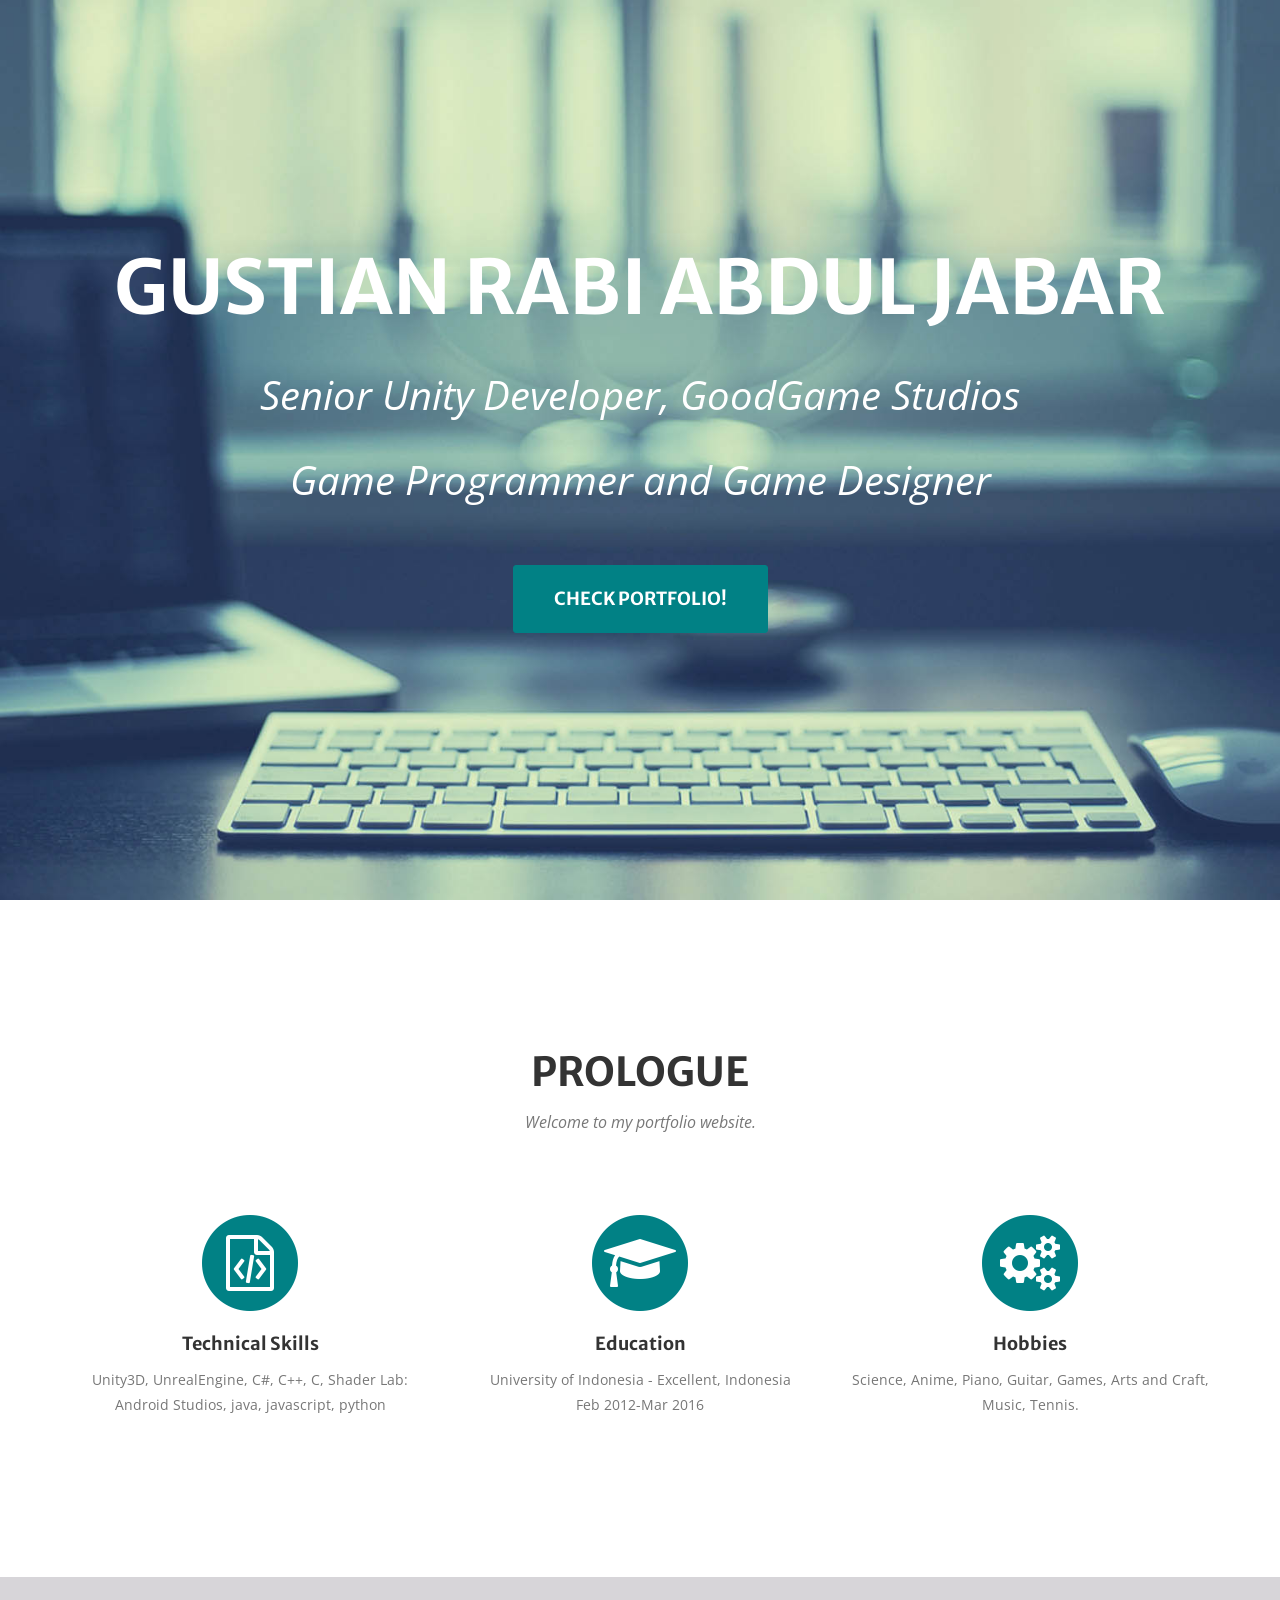
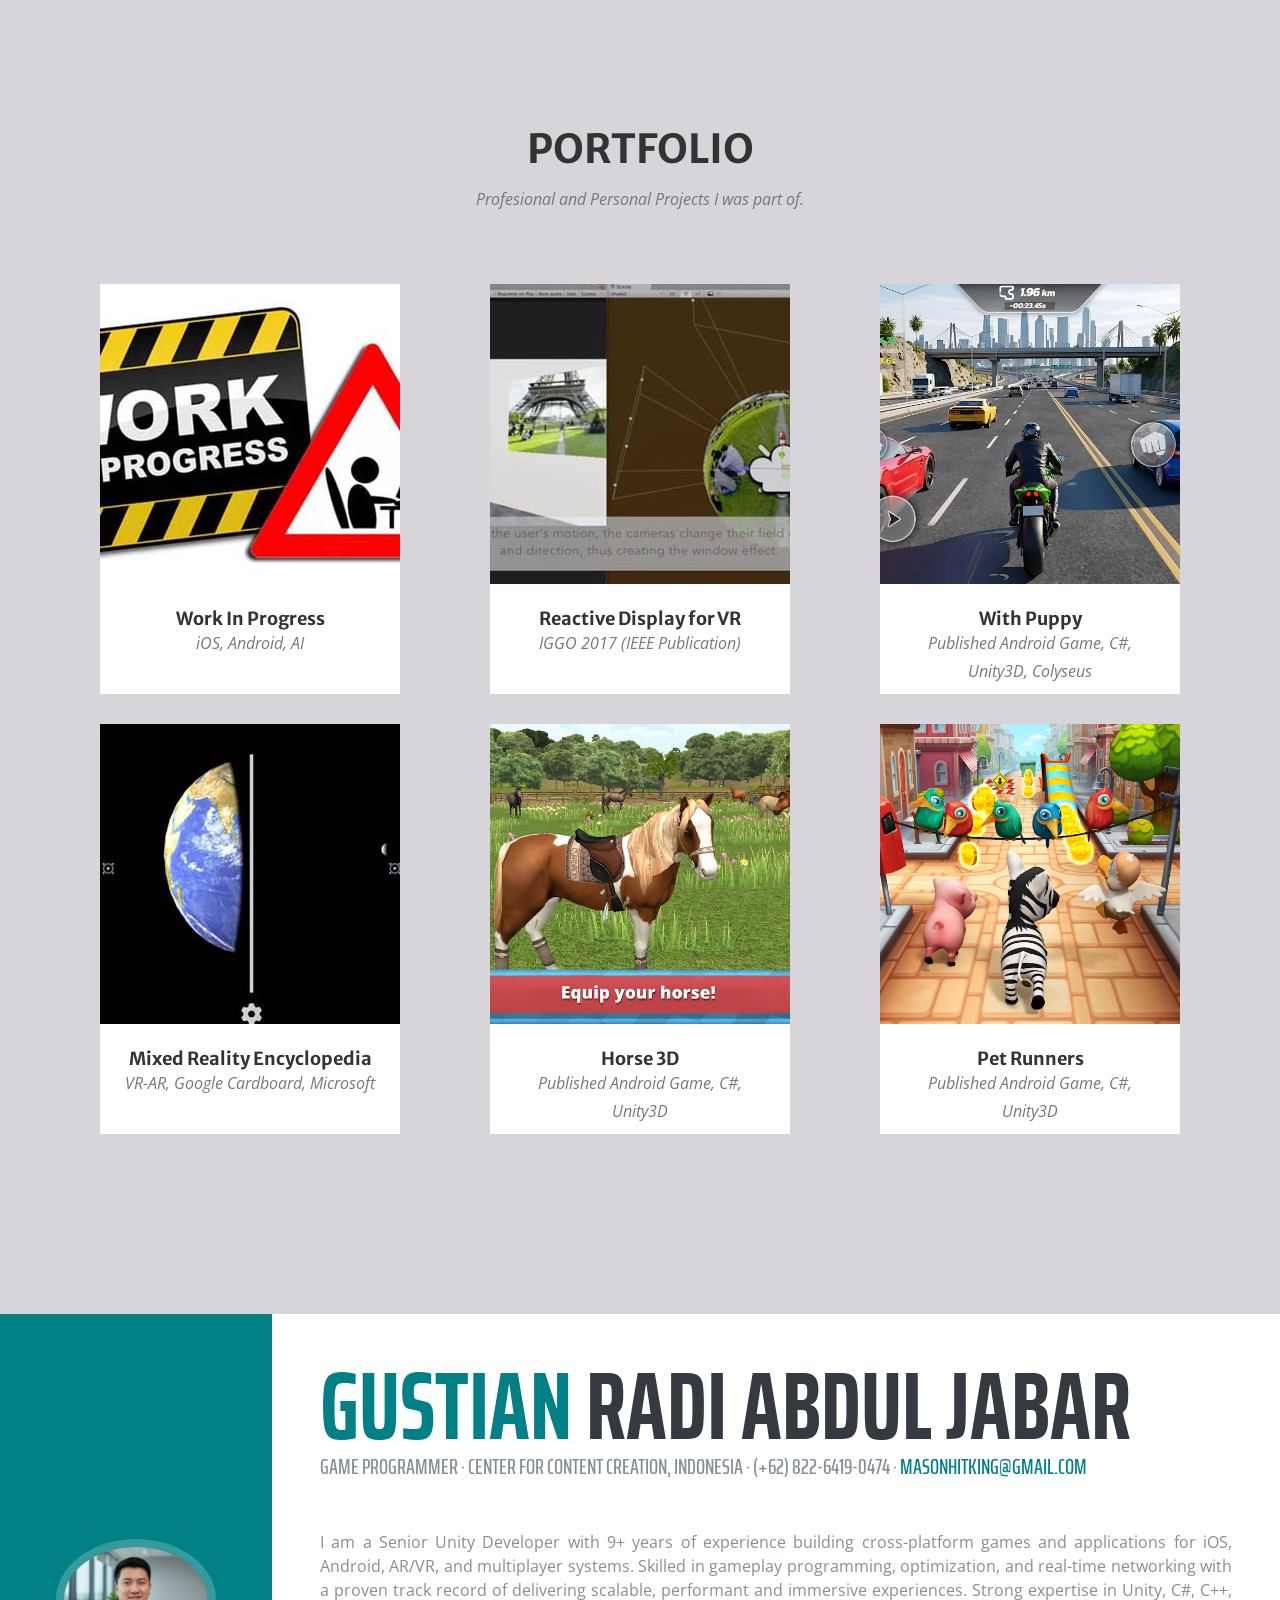
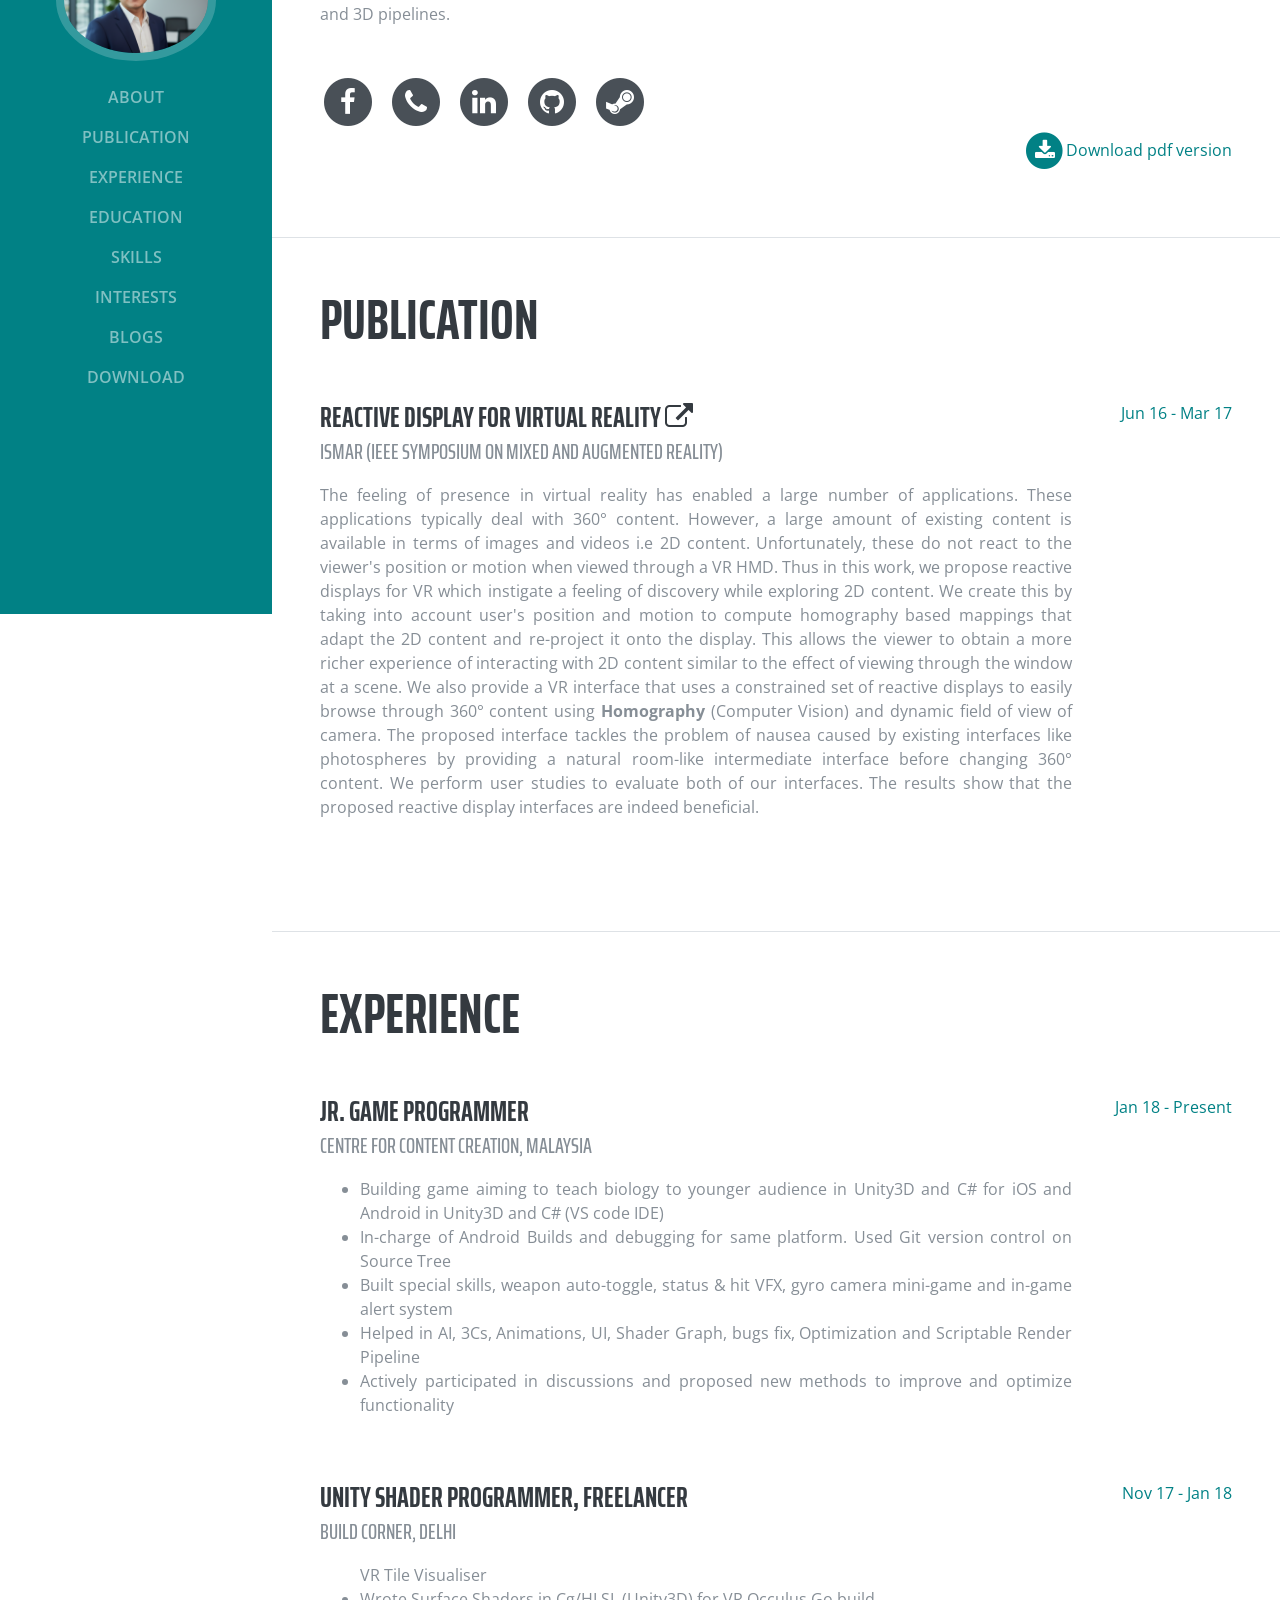
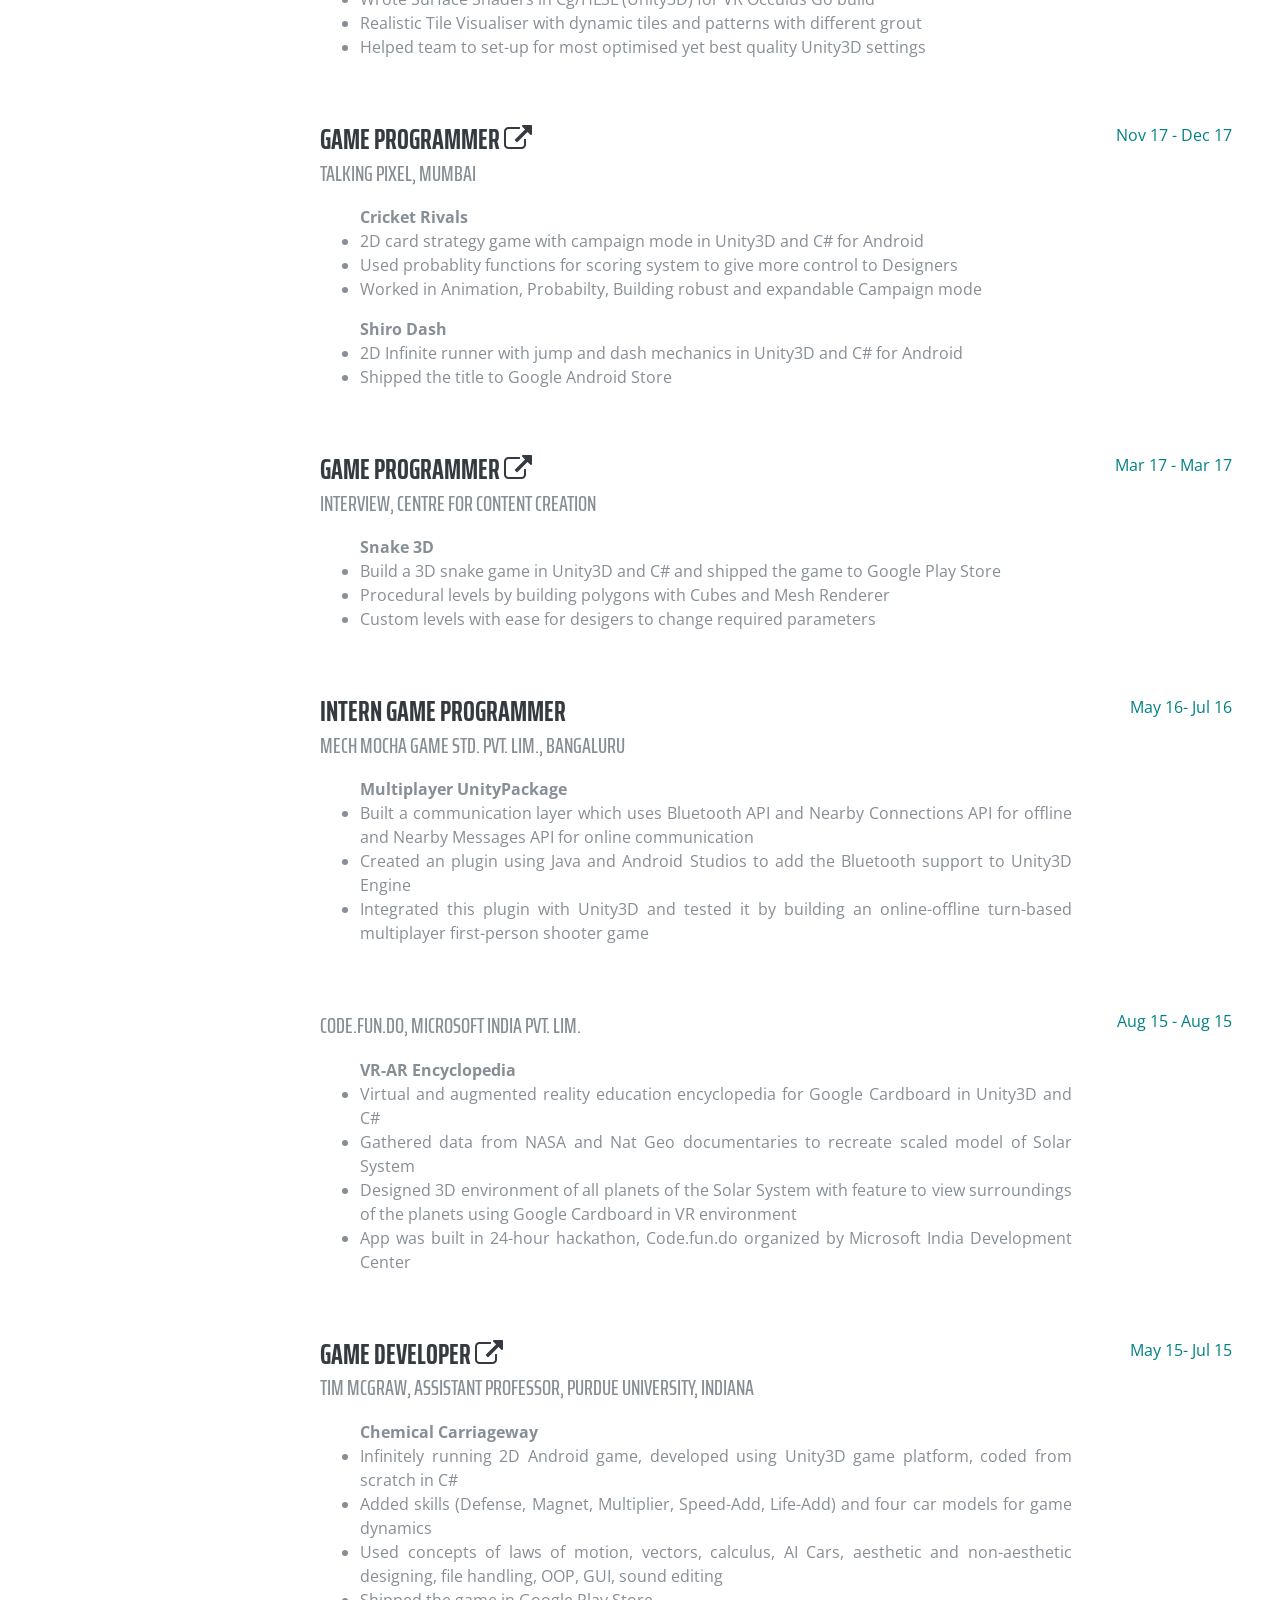
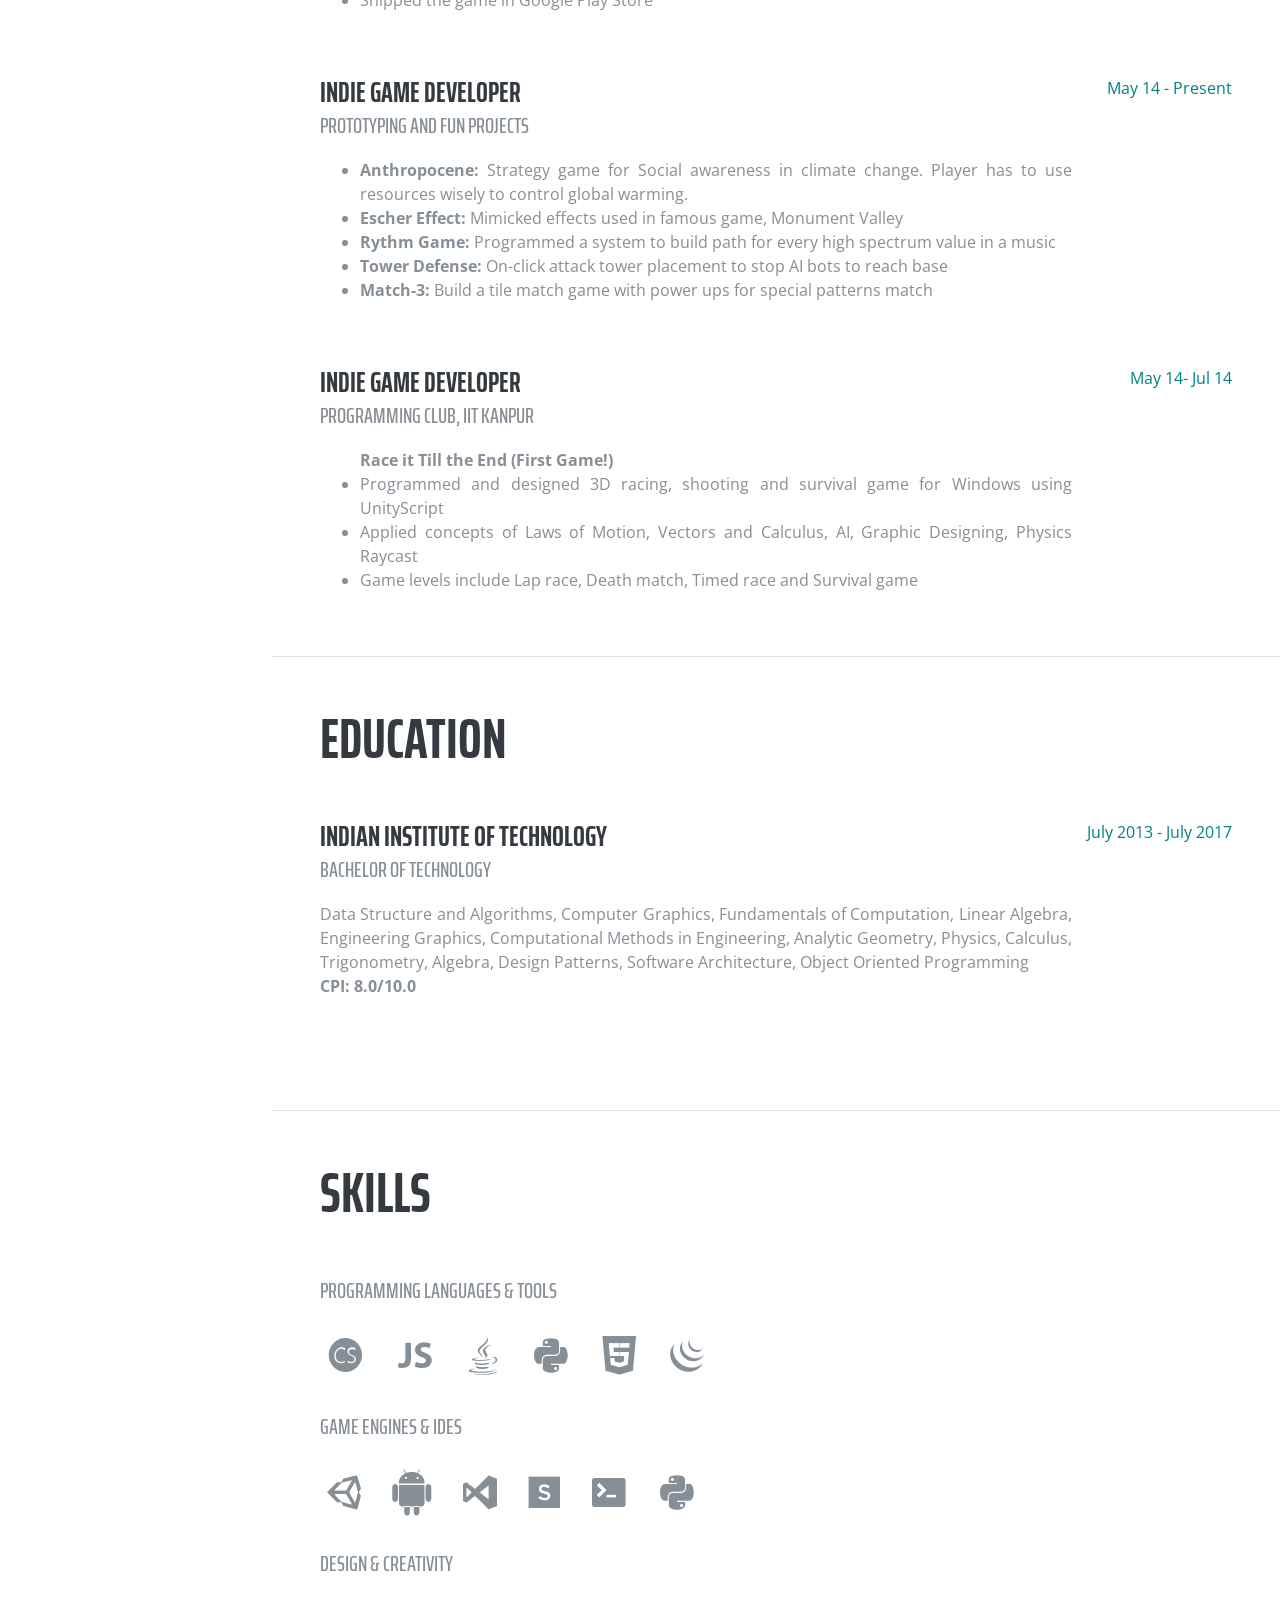
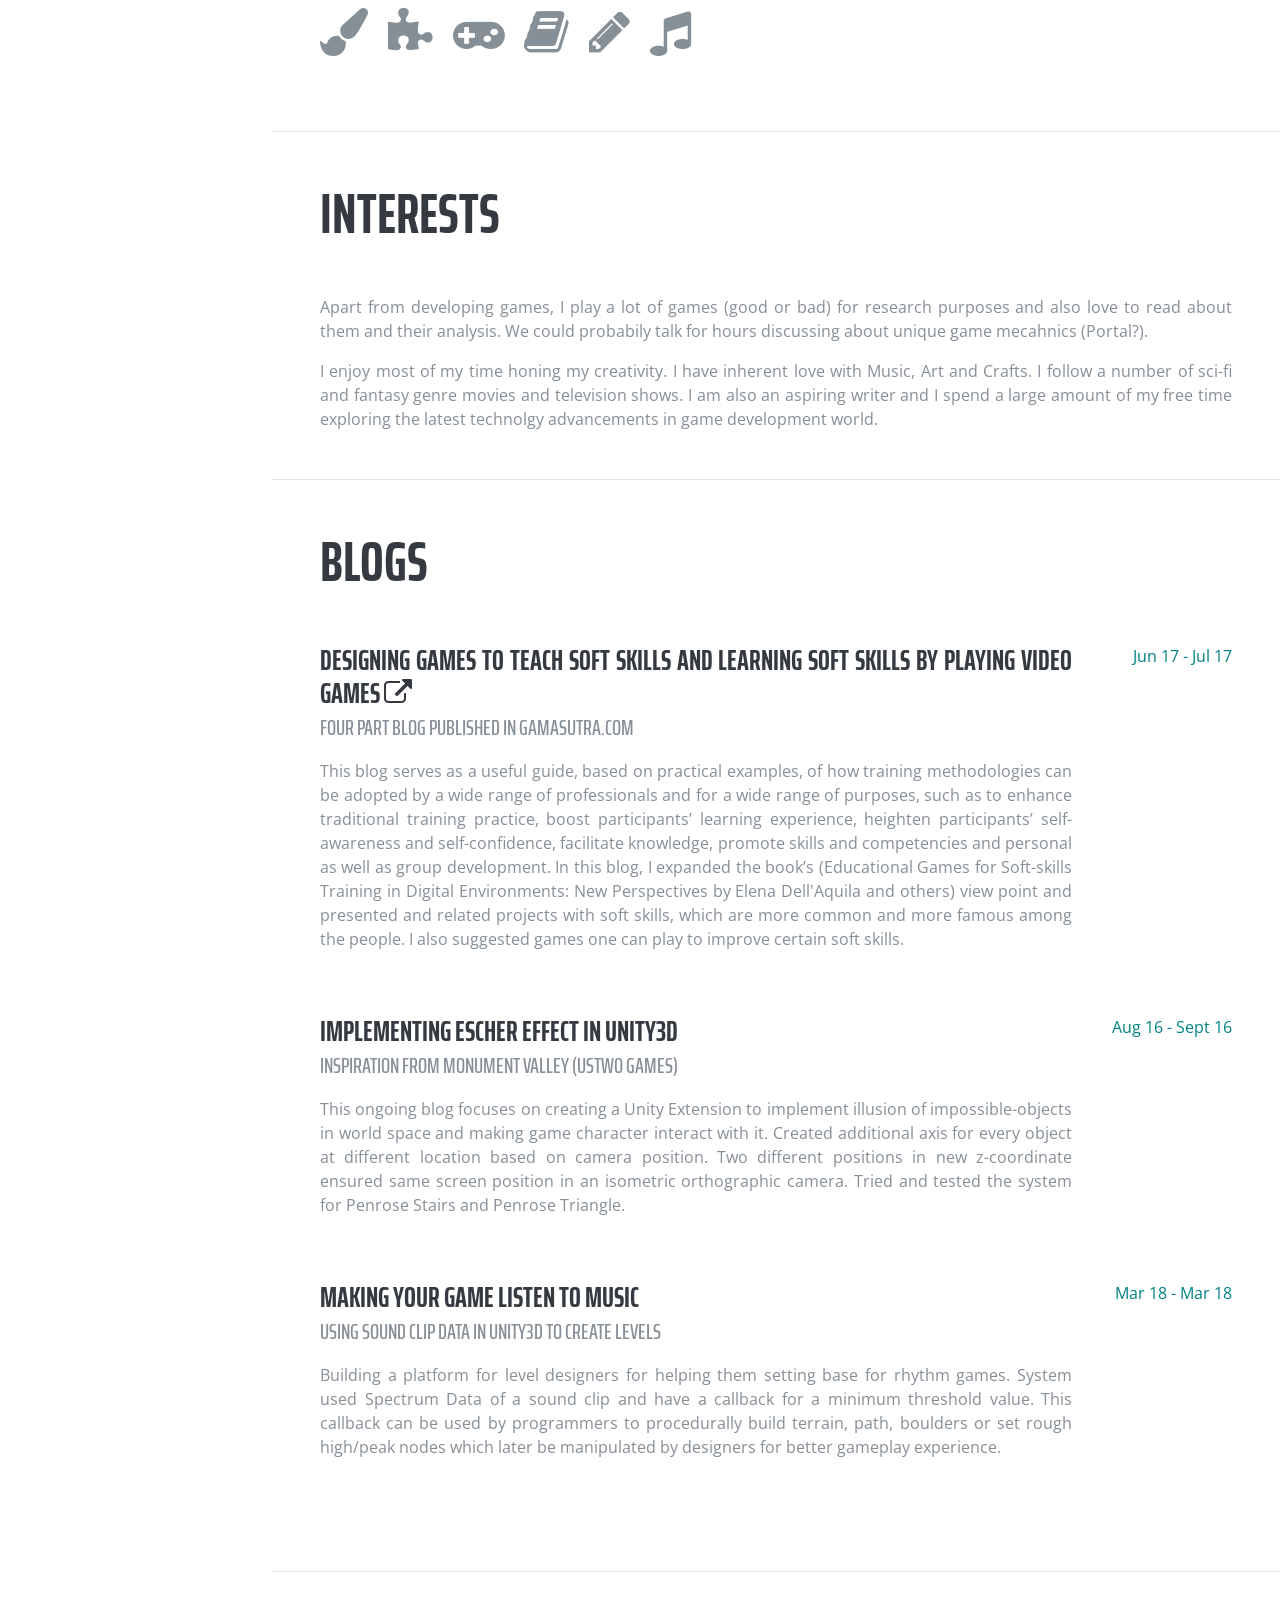
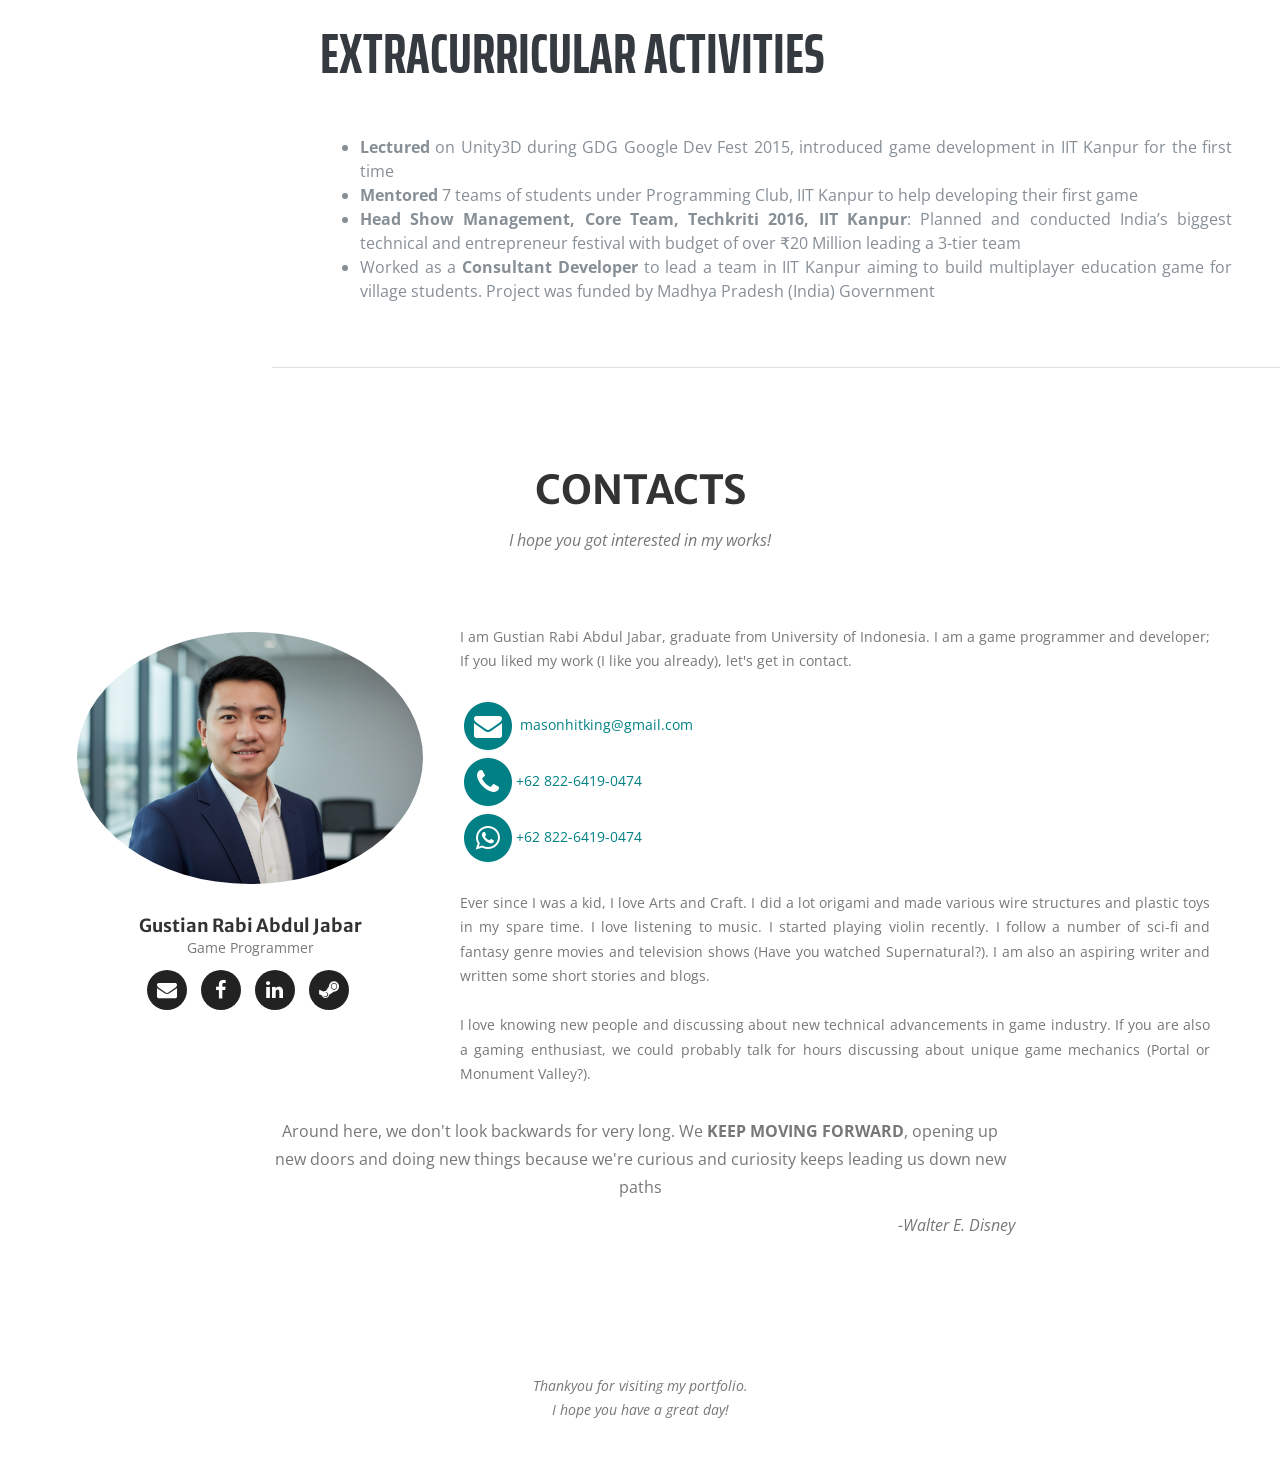
==== index.html @ b678c4f0 "first commit" ====
<!DOCTYPE html>
<html lang="en">

<head>

    <meta charset="utf-8">
    <meta http-equiv="X-UA-Compatible" content="IE=edge">
    <meta name="viewport" content="width=device-width, initial-scale=1">
    <meta name="description" content="Game Programmer, Designer and Developer Portfolio of Gustian Radi Abdul Jabar, University of Indonesia gradutate. Experienced in Unity3D, UnrealEngine, C#, C++, Js, Gameplay Prototyping, Android Programming, Shader and many more.">
    <meta name="author" content="Gustian Rabi Abdul Jabar, masonhitking@gmail.com">
    <meta name="keywords" content="Game, Programmer, Gameplay, Developer, Indie, Designer, Designer, Portfolio, Unity, Unity3D, C#, C++,C,Python, Js, IIT, IITK, India, Indian, Institute of Technology, Kanpur, AR, Augmented, VR, Virtual, MR, Mixed, Reality, Homography, Google, Android, Carboard, Microsoft, Code.fun.do, Shader, Cg, HLSL, AI, 3D, 2D, Gustian">
    <meta property="og:image" content="img/neeraj.jpg">
    <meta name="google-site-verification" content="xDJyLqBjXRWvHO2nDuwWnZPF6ohX08uhF4eCDptAahg" />

    <title>Game Programmer Portfolio, Gustian Rabi Abdul Jabar</title>

    <!-- Bootstrap Core CSS -->
    <link href="vendor/bootstrap/css/bootstrap.min.css" rel="stylesheet">

    <!-- Custom Fonts -->
    <link href="vendor/font-awesome/css/font-awesome.min.css" rel="stylesheet" type="text/css">
    <link href="https://fonts.googleapis.com/css?family=Merriweather+Sans" rel="stylesheet" type='text/css'>
    <link href="https://fonts.googleapis.com/css?family=Open+Sans" rel="stylesheet">
    <link href='https://fonts.googleapis.com/css?family=Kaushan+Script' rel='stylesheet' type='text/css'>

    <!-- Theme CSS -->
    <link href="css/portfolio.min.css" rel="stylesheet">

    <link rel="icon" href="img/icon.ico">

    <!-- HTML5 Shim and Respond.js IE8 support of HTML5 elements and media queries -->
    <!-- WARNING: Respond.js doesn't work if you view the page via file:// -->
    <!--[if lt IE 9]>
        <script src="https://oss.maxcdn.com/libs/html5shiv/3.7.0/html5shiv.js"></script>
        <script src="https://oss.maxcdn.com/libs/respond.js/1.4.2/respond.min.js"></script>
    <![endif]-->

</head>

<body id="page-top" class="index">

    <!-- Navigation -->
    <nav id="mainNav" class="navbar navbar-default navbar-custom navbar-fixed-top">
        <div class="container">
            <!-- Brand and toggle get grouped for better mobile display -->
            <div class="navbar-header page-scroll">
                <button type="button" class="navbar-toggle" data-toggle="collapse" data-target="#bs-example-navbar-collapse-1">
                    <span class="sr-only">Toggle navigation</span> Menu <i class="fa fa-bars"></i>
                </button>
                <a class="navbar-brand page-scroll" href="#page-top">Gustian Rabi Abdul Jabar</a>
            </div>

            <!-- Collect the nav links, forms, and other content for toggling -->
            <div class="collapse navbar-collapse" id="bs-example-navbar-collapse-1">
                <ul class="nav navbar-nav navbar-right">
                    <li class="hidden">
                        <a href="#page-top"></a>
                    </li>
                    <li>
                        <a class="page-scroll" href="#prologue">Prologue</a>
                    </li>
                    <li>
                        <a class="page-scroll" href="#portfolio">Portfolio</a>
                    </li>
                    <li>
                        <a class="page-scroll" href="#resume">Resume</a>
                    </li>
                    <li>
                        <a class="page-scroll" href="#about">Contacts</a>
                    </li>
                </ul>
            </div>
            <!-- /.navbar-collapse -->
        </div>
        <!-- /.container-fluid -->
    </nav>     
    <!-- Loader -->
    <div id="loader" class="fa-stack fa-4x" style="position: fixed; bottom: 0px; right: 0px;padding-bottom: 9%;padding-right: 16%;z-index: 1051;">
        <i class="fa fa-gamepad fa-stack-1x text-primary"></i>
        <i class="fa fa-circle-o-notch fa-stack-2x text-primary loader-spinner"></i>
    </div>

    <!-- Header -->
    <header style="height: 100vh">
        <div class="container">
            <div class="intro-text">
                <div class="intro-heading">Gustian Rabi Abdul Jabar</div>
                <div class="intro-lead-in">Senior Unity Developer, GoodGame Studios</div>
                <br>
                <div class="intro-lead-in">Game Programmer and Game Designer</div>
                <!-- <div class="intro-lead-in">(Looking for opportunities)</div> -->
                <br>
                <br>
                <a href="#portfolio" class="page-scroll btn btn-xl">Check Portfolio!</a>
            </div>
        </div>
    </header>

    <!-- Prologue Section -->
    <section id="prologue">
        <div class="container">
            <div class="row">
                <div class="col-lg-12 text-center">
                    <h2 class="section-heading">Prologue</h2>
                    <h3 class="section-subheading text-muted">Welcome to my portfolio website.</h3>
                </div>
            </div>
            <div class="row text-center">
                <div class="col-md-4">
                    <span class="fa-stack fa-4x">
                        <i class="fa fa-circle fa-stack-2x text-primary"></i>
                        <i class="fa fa-file-code-o fa-stack-1x fa-inverse"></i>
                    </span>
                    <h4 class="prologue-heading">Technical Skills</h4>
                    <p class="text-muted">Unity3D, UnrealEngine, C#, C++, C, Shader Lab: Android Studios, java, javascript, python</p>
                </div>
                <div class="col-md-4">
                    <span class="fa-stack fa-4x">
                        <i class="fa fa-circle fa-stack-2x text-primary"></i>
                        <i class="fa fa-graduation-cap fa-stack-1x fa-inverse"></i>
                    </span>
                    <h4 class="prologue-heading">Education</h4>
                    <p class="text-muted">University of Indonesia - Excellent, Indonesia <br>Feb 2012-Mar 2016</p>
                </div>
                <div class="col-md-4">
                    <span class="fa-stack fa-4x">
                        <i class="fa fa-circle fa-stack-2x text-primary"></i>
                        <i class="fa fa-gears fa-stack-1x fa-inverse"></i>
                    </span>
                    <h4 class="prologue-heading">Hobbies</h4>
                    <p class="text-muted">Science, Anime, Piano, Guitar, Games, Arts and Craft, Music, Tennis.</p>
                </div>
            </div>
        </div>
    </section>

    <!-- Portfolio Grid Section -->
    <section id="portfolio" class="bg-light-gray">
        <div class="container">
            <div class="row">
                <div class="col-lg-12 text-center">
                    <h2 class="section-heading">Portfolio</h2>
                    <h3 class="section-subheading text-muted">Profesional and Personal Projects I was part of.</h3>
                </div>
            </div>
            <div class="row">
                <div id="portfolio-element" class="col-md-4 col-sm-6 portfolio-item">
                    <a id="" onclick="ShowProjectModal(id)" href="#portfolioModal" class="portfolio-link" data-toggle="modal">
                        <div class="portfolio-hover">
                            <div class="portfolio-hover-content">
                                <i class="fa fa-plus fa-3x"></i>
                            </div>
                        </div>
                        <img src="" class="img-responsive portfolio-img-heightfix" alt="">
                    </a>
                    <div class="portfolio-caption">
                        <h4>Project Title</h4>
                        <p class="text-muted">Project SubTitle</p>
                    </div>
                </div>
            </div>
        </div>
    </section>

    <!-- Resume -->
    <div class="resume-scroller" id="resume">
        <iframe id="resume-iframe" src="resume/index.html" style="width: 100%;border: 0!important;" onload="OnResumeIframeLoad()" ></iframe>
    </div>

    <!-- Blogs Section -->
    <!-- <section id="blogs" class="bg-light-gray" style="padding: 100px 0">
        <div class="container">
            <div class="row">
                <div class="col-lg-12 text-center">
                    <h2 class="section-heading">Artworks and Short Stories</h2>
                    <h3 class="section-subheading text-muted">Coming Soon...</h3>
                </div>
            </div>
        </div>
    </section> -->

    <!-- About Section -->
    <section id="about" style="padding: 100px 0">
        <div class="container">
            <div class="row">
                <div class="col-lg-12 text-center">
                    <h2 class="section-heading">Contacts</h2>
                    <h3 class="section-subheading text-muted">I hope you got interested in my works!</h3>
                </div>
            </div>
            <div class="row">
                <div class="col-sm-4">
                    <div class="team-member">
                        <img src="img/neeraj.jpg" class="img-responsive img-circle" alt="Neeraj Thakur, Game Programmer" title="Neeraj Thakur">
                        <h4>Gustian Rabi Abdul Jabar</h4>
                        <p class="text-muted">Game Programmer</p>
                        <ul class="list-inline social-buttons">
                            <li><a href="mailto:masonhitking@gmail.com"><i class="fa fa-envelope"></i></a>
                            </li>
                            <li><a target="_blank" href="https://www.facebook.com/NrjNicks"><i class="fa fa-facebook"></i></a>
                            </li>
                            <li><a target="_blank" href="https://www.linkedin.com/in/nrjnicks"><i class="fa fa-linkedin"></i></a>
                            </li>
                            <li><a target="_blank" href="https://steamcommunity.com/id/nrjnicks/"><i class="fa fa-steam"></i></a>
                            </li>
                        </ul>
                    </div>
                </div>
                <div class="col-sm-8">
                    <p class="text-muted text-justify">I am Gustian Rabi Abdul Jabar, graduate from University of Indonesia. I am a game programmer and developer; If you liked my work (I like you already), let's get in contact.<br><br>
                    <a href="mailto:masonhitking@gmail.com"><span class="fa-stack fa-2x">
                        <i class="fa fa-circle fa-stack-2x text-primary"></i>
                        <i class="fa fa-envelope fa-stack-1x fa-inverse"></i>
                    </span> masonhitking@gmail.com</a>
                    <br>
                    <a href="tel:+919795694418"><span class="fa-stack fa-2x">
                        <i class="fa fa-circle fa-stack-2x text-primary"></i>
                        <i class="fa fa-phone fa-stack-1x fa-inverse"></i>
                    </span>+62 822-6419-0474</a>
                    <br>
                    <a target="_blank" href="https://api.whatsapp.com/send?phone=919795694418"><span class="fa-stack fa-2x">
                            <i class="fa fa-circle fa-stack-2x text-primary"></i>
                            <i class="fa fa-whatsapp fa-stack-1x fa-inverse"></i>
                        </span>+62 822-6419-0474</a>
                    <br><br>Ever since I was a kid, I love Arts and Craft. I did a lot origami and made various wire structures and plastic toys in my spare time. I love listening to music. I started playing violin recently. I follow a number of sci-fi and fantasy genre movies and television shows (Have you watched Supernatural?). I am also an aspiring writer and written some short stories and blogs.<br><br>I love knowing new people and discussing about new technical advancements in game industry. If you are also a gaming enthusiast, we could probably talk for hours discussing about unique game mechanics (Portal or Monument Valley?).
                    </p>
                </div>
            </div>
            <br>
            <div class="row">
                <div class="col-lg-8 col-lg-offset-2 text-center">
                    <p class="large text-muted">Around here, we don't look backwards for very long. We <b>KEEP MOVING FORWARD</b>, opening up new doors and doing new things because we're curious and curiosity keeps leading us down new paths</p> 
                    <p class="large text-muted" style="text-align: right"><i>-Walter E. Disney</i></p>
                </div>
            </div>
        </div>
    </section>

    <footer>
        <p class="text-muted"><i>Thankyou for visiting my portfolio.<br>I hope you have a great day!</i></p>
    </footer>

    <!-- Use the modals below to showcase details about your portfolio projects! -->
    <!-- Portfolio Modals -->
    <div class="portfolio-modal modal fade" id="portfolioModal" tabindex="-1" role="dialog" aria-hidden="true" style="display: none;">
        <div class="modal-dialog">
            <div class="modal-content">
                <div onclick="ResetModalParams()" class="close-modal" data-dismiss="modal">
                    <div class="lr"><div class="rl"></div></div>
                </div>
                <div class="container">
                    <div class="row">
                        <div class="col-lg-8 col-lg-offset-2">
                            <div class="modal-body">
                                <!-- Project Details Go Here -->
                                <h2><span id="modal-projectname">Project Name</span></h2>
                                <p class="item-intro text-muted"><span id="modal-projectsmalldescription">Small Desc</span></p>
                                <iframe id="modal-videoiframe" width="560" height="315" src="" frameborder="0" allow="autoplay; encrypted-media" allowfullscreen></iframe>
                                <br><br><br>
                                <!-- Portfolio Corousel Go Here -->
                                <div class="container" style="width: 100%;padding: 0%"> 
                                    <div id="portfolio-carousel" class="carousel slide" data-ride="carousel">
                                        <!-- Indicators -->
                                        <ol class="carousel-indicators">
                                            <li id="portfolio-carousel-indicator" data-target="#portfolio-carousel" class="active" data-slide-to="0"></li>
                                        </ol>
                                    
                                        <!-- Wrapper for slides -->
                                        <div class="carousel-inner">
                                            <div id="portfolio-carousel-inner" class="item active">
                                                <img src="" style="width: 100%; margin: 0%;">
                                            </div>
                                        </div>
                                    
                                        <!-- Left and right controls -->
                                        <a class="left carousel-control" href="#portfolio-carousel" data-slide="prev">
                                            <span class="glyphicon glyphicon-chevron-left"></span>
                                            <span class="sr-only">Previous</span>
                                        </a>
                                        <a class="right carousel-control" href="#portfolio-carousel" data-slide="next">
                                            <span class="glyphicon glyphicon-chevron-right"></span>
                                            <span class="sr-only">Next</span>
                                        </a>
                                    </div>
                                </div>
                                <br><br><br>
                                <div id="modal-projectlargedescription" class="text-justify">
                                    <p>Information goes here</p>
                                </div>
                                <br>
                                <a id="modal-downloadlink" type="button" target="_blank" class="btn btn-xl"><i class="fa fa-link"></i>  Download Link</a>
                                <br><br>
                                <div>
                                <button onclick="ShowPreviousProjectModal()" type="button" class="btn btn-primary" style="float: left;"><i class="fa fa-arrow-left"></i> Previous Project</button>
                                <button onclick="ShowNextProjectModal()" type="button" class="btn btn-primary" style="float: right;">Next Project <i class="fa fa-arrow-right"></i></button>
                                </div>
                                <br><br>
                                <div>
                                    <button onclick="ResetModalParams()" type="button" class="btn page-scroll" data-dismiss="modal"><i class="fa fa-times"></i> Close Project</button>
                                </div>
                            </div>
                        </div>
                    </div>
                </div>
            </div>
        </div>
    </div>

    
    <!-- jQuery -->
    <script src="vendor/jquery/jquery.min.js"></script>

    <!-- Bootstrap Core JavaScript -->
    <script src="vendor/bootstrap/js/bootstrap.min.js"></script>

    <!-- Plugin JavaScript -->
    <script src="https://cdnjs.cloudflare.com/ajax/libs/jquery-easing/1.3/jquery.easing.min.js"></script>

    <!-- Contact Form JavaScript -->
    <script src="js/jqBootstrapValidation.js"></script>

    <!-- Theme JavaScript -->
    <script src="js/portfolio.min.js"></script>

    <!-- Project Info JavaScript -->
    <script src="js/projectInfo.js"></script>
    <script src="js/projectModal.js"></script>

    <!-- Resume Height JavaScript -->
    <script src="resume/js/resumeHeight.js"></script>

</body>

</html>
---- css/portfolio.min.css ----
.btn-primary.active,.btn-primary:active,.btn-xl.active,.btn-xl:active,.open .dropdown-toggle.btn-primary,.open .dropdown-toggle.btn-xl{background-image:none}body{overflow-x:hidden;font-family:"Open Sans","Helvetica Neue",Helvetica,Arial,sans-serif;webkit-tap-highlight-color:#018185}.btn-primary,.btn-xl,h1,h2,h3,h4,h5,h6{font-family:"Merriweather Sans","Helvetica Neue",Helvetica,Arial,sans-serif;text-transform:uppercase;font-weight:700}.text-muted{color:#777}.text-primary,a{color:#018185}p{font-size:14px;line-height:1.75}p.large{font-size:16px}a,a.active,a:active,a:focus,a:hover{outline:0}a.active,a:active,a:focus,a:hover{color:#3bbfc3}.img-centered{margin:0 auto}.bg-light-gray{background-color:#d7d5d9}.bg-darkest-gray{background-color:#222}.btn-primary{color:#fff;background-color:#018185;border-color:#018185}.btn-primary.active,.btn-primary:active,.btn-primary:focus,.btn-primary:hover,.open .dropdown-toggle.btn-primary{color:#fff;background-color:#3bbfc3;border-color:#40af93}.btn-primary.disabled,.btn-primary.disabled.active,.btn-primary.disabled:active,.btn-primary.disabled:focus,.btn-primary.disabled:hover,.btn-primary[disabled],.btn-primary[disabled].active,.btn-primary[disabled]:active,.btn-primary[disabled]:focus,.btn-primary[disabled]:hover,fieldset[disabled] .btn-primary,fieldset[disabled] .btn-primary.active,fieldset[disabled] .btn-primary:active,fieldset[disabled] .btn-primary:focus,fieldset[disabled] .btn-primary:hover{background-color:#018185;border-color:#018185}.btn-primary .badge{color:#018185;background-color:#fff}.btn-xl{color:#fff;background-color:#018185;border-color:#018185;border-radius:3px;font-size:18px;padding:20px 40px}.btn-xl.active,.btn-xl:active,.btn-xl:focus,.btn-xl:hover,.open .dropdown-toggle.btn-xl{color:#fff;background-color:#3bbfc3;border-color:#40af93}.btn-xl.disabled,.btn-xl.disabled.active,.btn-xl.disabled:active,.btn-xl.disabled:focus,.btn-xl.disabled:hover,.btn-xl[disabled],.btn-xl[disabled].active,.btn-xl[disabled]:active,.btn-xl[disabled]:focus,.btn-xl[disabled]:hover,fieldset[disabled] .btn-xl,fieldset[disabled] .btn-xl.active,fieldset[disabled] .btn-xl:active,fieldset[disabled] .btn-xl:focus,fieldset[disabled] .btn-xl:hover{background-color:#018185;border-color:#018185}.btn-xl .badge{color:#018185;background-color:#fff}.navbar-custom{background-color:#018185;border-color:transparent}.navbar-custom .navbar-brand{color:#fff;font-family:"Kaushan Script","Helvetica Neue",Helvetica,Arial,cursive}.navbar-custom .navbar-brand.active,.navbar-custom .navbar-brand:active,.navbar-custom .navbar-brand:focus,.navbar-custom .navbar-brand:hover{color:#3bbfc3}.navbar-custom .nav li a,.navbar-custom .navbar-toggle{font-family:"Merriweather Sans","Helvetica Neue",Helvetica,Arial,sans-serif;color:#fff;text-transform:uppercase}.navbar-custom .navbar-collapse{border-color:rgba(255,255,255,.02)}.navbar-custom .navbar-toggle{background-color:#40af93;border-color:#40af93;font-size:12px}.navbar-custom .navbar-toggle:focus,.navbar-custom .navbar-toggle:hover{background-color:#3bbfc3}.navbar-custom .nav li a{font-weight:400;letter-spacing:1px}.navbar-custom .nav li a:focus,.navbar-custom .nav li a:hover{color:#40af93;outline:0}.navbar-custom .navbar-nav>.active>a{border-radius:0;color:#fff;background-color:#40af93}.navbar-custom .navbar-nav>.active>a:focus,.navbar-custom .navbar-nav>.active>a:hover{color:#fff;background-color:#3bbfc3}@media (min-width:768px){.navbar-custom{background-color:transparent;padding:25px 0;-webkit-transition:padding .3s;-moz-transition:padding .3s;transition:padding .3s;border:none;font-size:0}.navbar-custom .navbar-brand{font-size:2em;-webkit-transition:all .3s;-moz-transition:all .3s;transition:all .3s}.navbar-custom .navbar-nav>.active>a{border-radius:3px}.navbar-custom.affix{background-color:#018185;padding:10px 0;transition:0.3s;font-size:14px}.navbar-custom.affix .navbar-brand{font-size:1.5em}}header{background-image:url(../img/header-bg.jpg);background-repeat:no-repeat;background-attachment:scroll;background-position:center center;-webkit-background-size:cover;-moz-background-size:cover;background-size:cover;-o-background-size:cover;text-align:center;color:#fff}header .intro-text{padding-top:100px;padding-bottom:50px}header .intro-text .intro-lead-in{font-family:"Open Sans","Helvetica Neue",Helvetica,Arial,sans-serif;font-style:italic;font-size:22px;line-height:22px;margin-bottom:25px}header .intro-text .intro-heading{font-family:"Merriweather Sans","Helvetica Neue",Helvetica,Arial,sans-serif;text-transform:uppercase;font-weight:700;font-size:50px;line-height:50px;margin-bottom:25px}@media (min-width:768px){header .intro-text{padding-top:250px;padding-bottom:200px}header .intro-text .intro-lead-in{font-family:"Open Sans","Helvetica Neue",Helvetica,Arial,sans-serif;font-style:italic;font-size:40px;line-height:40px;margin-bottom:25px}header .intro-text .intro-heading{font-family:"Merriweather Sans","Helvetica Neue",Helvetica,Arial,sans-serif;text-transform:uppercase;font-weight:700;font-size:75px;line-height:75px;margin-bottom:50px}}#portfolio .portfolio-item .portfolio-caption p,section h3.section-subheading{font-family:"Open Sans","Helvetica Neue",Helvetica,Arial,sans-serif;font-style:italic}section{padding:100px 0}section h2.section-heading{font-size:40px;margin-top:0;margin-bottom:15px}section h3.section-subheading{font-size:16px;text-transform:none;font-weight:400;margin-bottom:75px}@media (min-width:768px){section{padding:150px 0}}.prologue-heading{margin:15px 0;text-transform:none}#portfolio .portfolio-item{margin:0 0 15px;right:0}#portfolio .portfolio-item .portfolio-link{display:block;position:relative;max-width:300px;margin:0 auto}#portfolio .portfolio-item .portfolio-link .portfolio-hover{background:#018185ad;position:absolute;width:100%;height:100%;opacity:0;transition:all ease .5s;-webkit-transition:all ease .5s;-moz-transition:all ease .5s}#portfolio .portfolio-item .portfolio-link .portfolio-hover:hover{opacity:1}#portfolio .portfolio-item .portfolio-link .portfolio-hover .portfolio-hover-content{position:absolute;width:100%;height:20px;font-size:20px;text-align:center;top:50%;margin-top:-12px;color:#fff}#portfolio .portfolio-item .portfolio-link .portfolio-hover .portfolio-hover-content i{margin-top:-12px}#portfolio .portfolio-item .portfolio-link .portfolio-hover .portfolio-hover-content h3,#portfolio .portfolio-item .portfolio-link .portfolio-hover .portfolio-hover-content h4{margin:0}#portfolio .portfolio-item .portfolio-caption{max-width:300px;height:110px;margin:0 auto;background-color:#fff;text-align:center;padding:25px}#portfolio .portfolio-item .portfolio-caption h4{text-transform:none;margin:0}#portfolio .portfolio-item .portfolio-caption p{font-size:16px;margin:0}footer span.copyright,footer ul.quicklinks{font-family:"Merriweather Sans","Helvetica Neue",Helvetica,Arial,sans-serif}#portfolio *{z-index:2}@media (min-width:767px){#portfolio .portfolio-item{margin:0 0 30px}}.team-member{text-align:center;margin-bottom:50px}.team-member img{margin:0 auto;border:7px solid #fff}.team-member h4{margin-top:25px;margin-bottom:0;text-transform:none}.team-member p{margin-top:0}aside.clients img{margin:50px auto}footer{padding:25px 0;text-align:center}footer span.copyright{line-height:40px;text-transform:uppercase;text-transform:none}footer ul.quicklinks{margin-bottom:0;line-height:40px;text-transform:uppercase;text-transform:none}ul.social-buttons{margin-bottom:0}ul.social-buttons li a{display:block;background-color:#222;height:40px;width:40px;border-radius:100%;font-size:20px;line-height:40px;color:#fff;outline:0;-webkit-transition:all .3s;-moz-transition:all .3s;transition:all .3s}ul.social-buttons li a:active,ul.social-buttons li a:focus,ul.social-buttons li a:hover{background-color:#018185}.btn.active,.btn:active,.btn:active:focus,.btn:focus{outline:0}.portfolio-modal .modal-dialog{margin:0;height:100%;width:auto}.portfolio-modal .modal-content{border-radius:0;background-clip:border-box;-webkit-box-shadow:none;box-shadow:none;border:none;min-height:100%;padding:100px 0;text-align:center}.portfolio-modal .modal-content h2{margin-bottom:15px;font-size:3em}.portfolio-modal .modal-content p{margin-bottom:30px}.portfolio-modal .modal-content p.item-intro{margin:20px 0 30px;font-family:"Open Sans","Helvetica Neue",Helvetica,Arial,sans-serif;font-style:italic;font-size:16px}.portfolio-modal .modal-content ul.list-inline{margin-bottom:30px;margin-top:0}.portfolio-modal .modal-content img{margin-bottom:30px}.portfolio-modal .close-modal{position:absolute;width:75px;height:75px;background-color:transparent;top:25px;right:25px;cursor:pointer}.portfolio-modal .close-modal:hover{opacity:.3}.portfolio-modal .close-modal .lr{height:75px;width:1px;margin-left:35px;background-color:#222;transform:rotate(45deg);-ms-transform:rotate(45deg);-webkit-transform:rotate(45deg);z-index:1051}.portfolio-modal .close-modal .lr .rl{height:75px;width:1px;background-color:#222;transform:rotate(90deg);-ms-transform:rotate(90deg);-webkit-transform:rotate(90deg);z-index:1052}.portfolio-modal .modal-backdrop{opacity:0;display:none}::-moz-selection{text-shadow:none;background:#40af93}::selection{text-shadow:none;background:#40af93}img::selection{background:0 0}img::-moz-selection{background:0 0}/*My Style*/img.portfolio-img-heightfix{height:300px;object-fit: cover;}.loader-spinner{animation:spin 2s linear infinite;}@keyframes spin{0%{transform:rotate(0deg);}100%{transform: rotate(360deg);}}
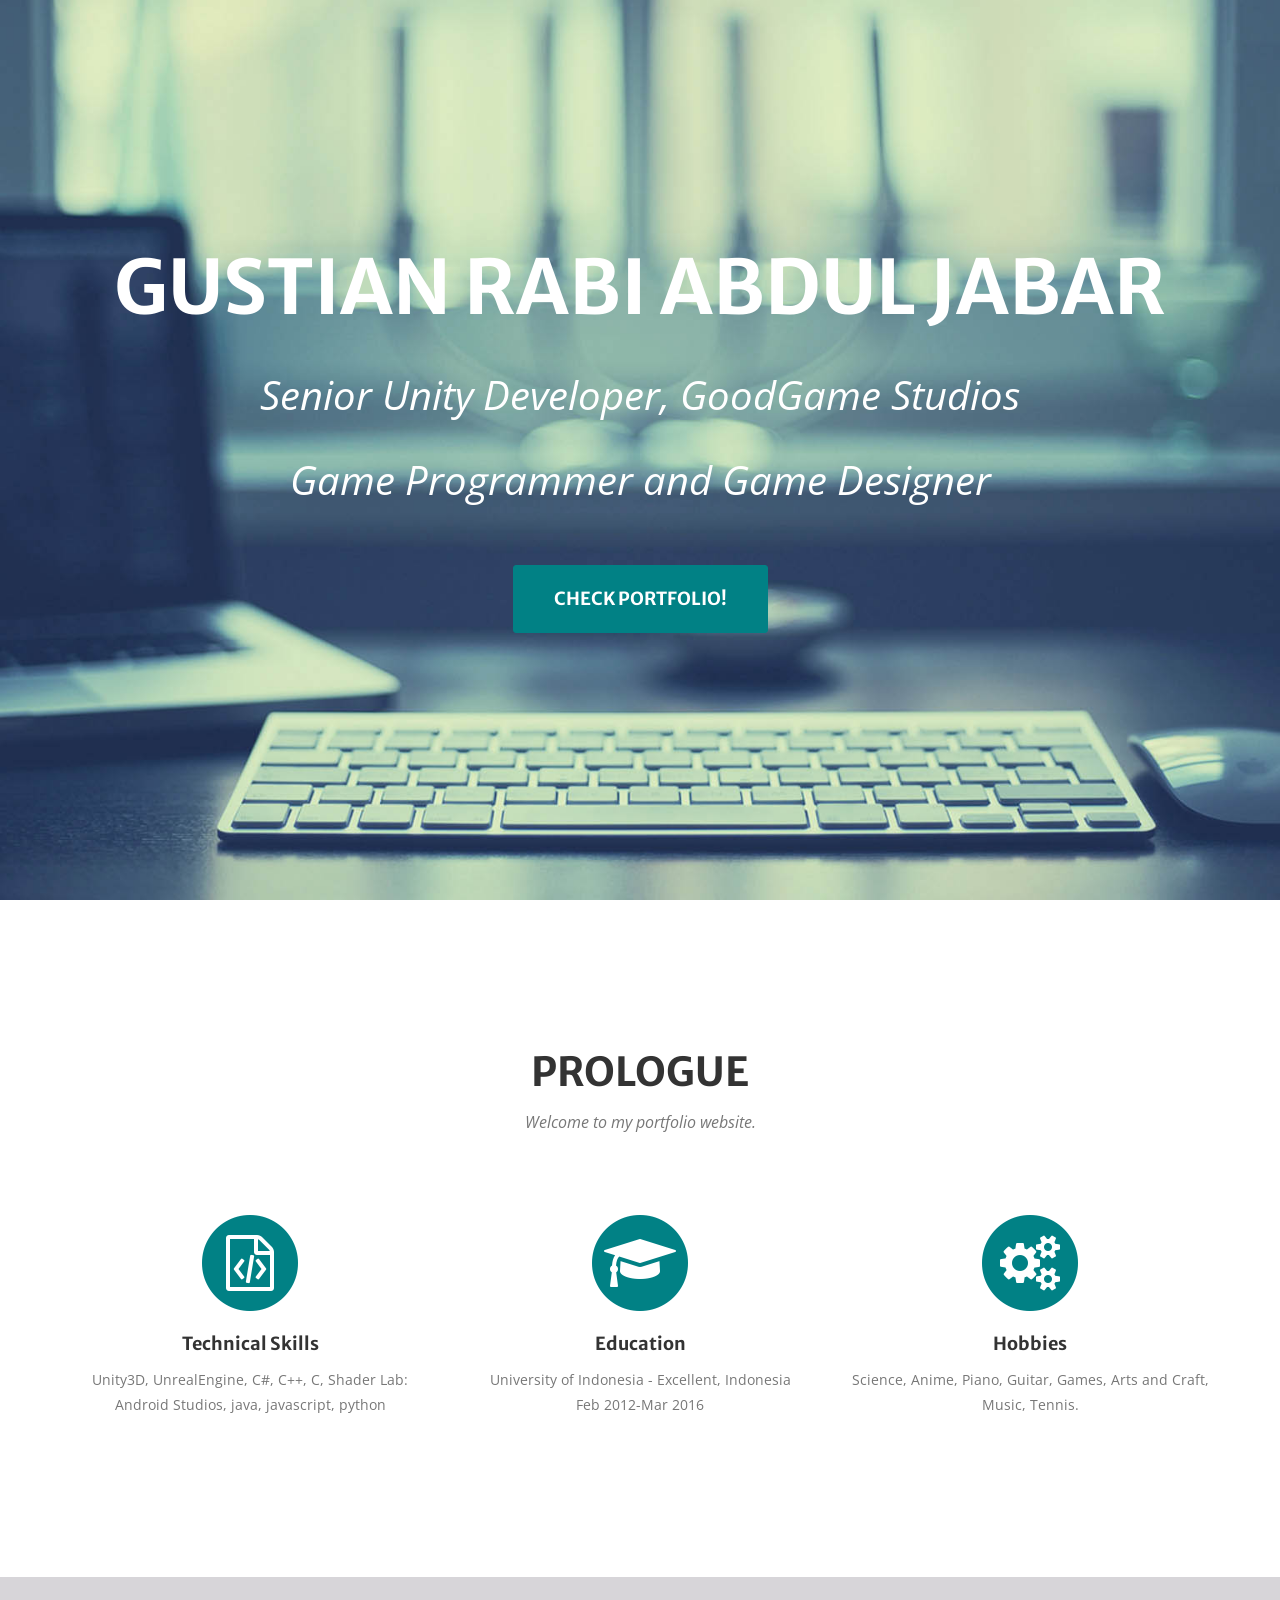
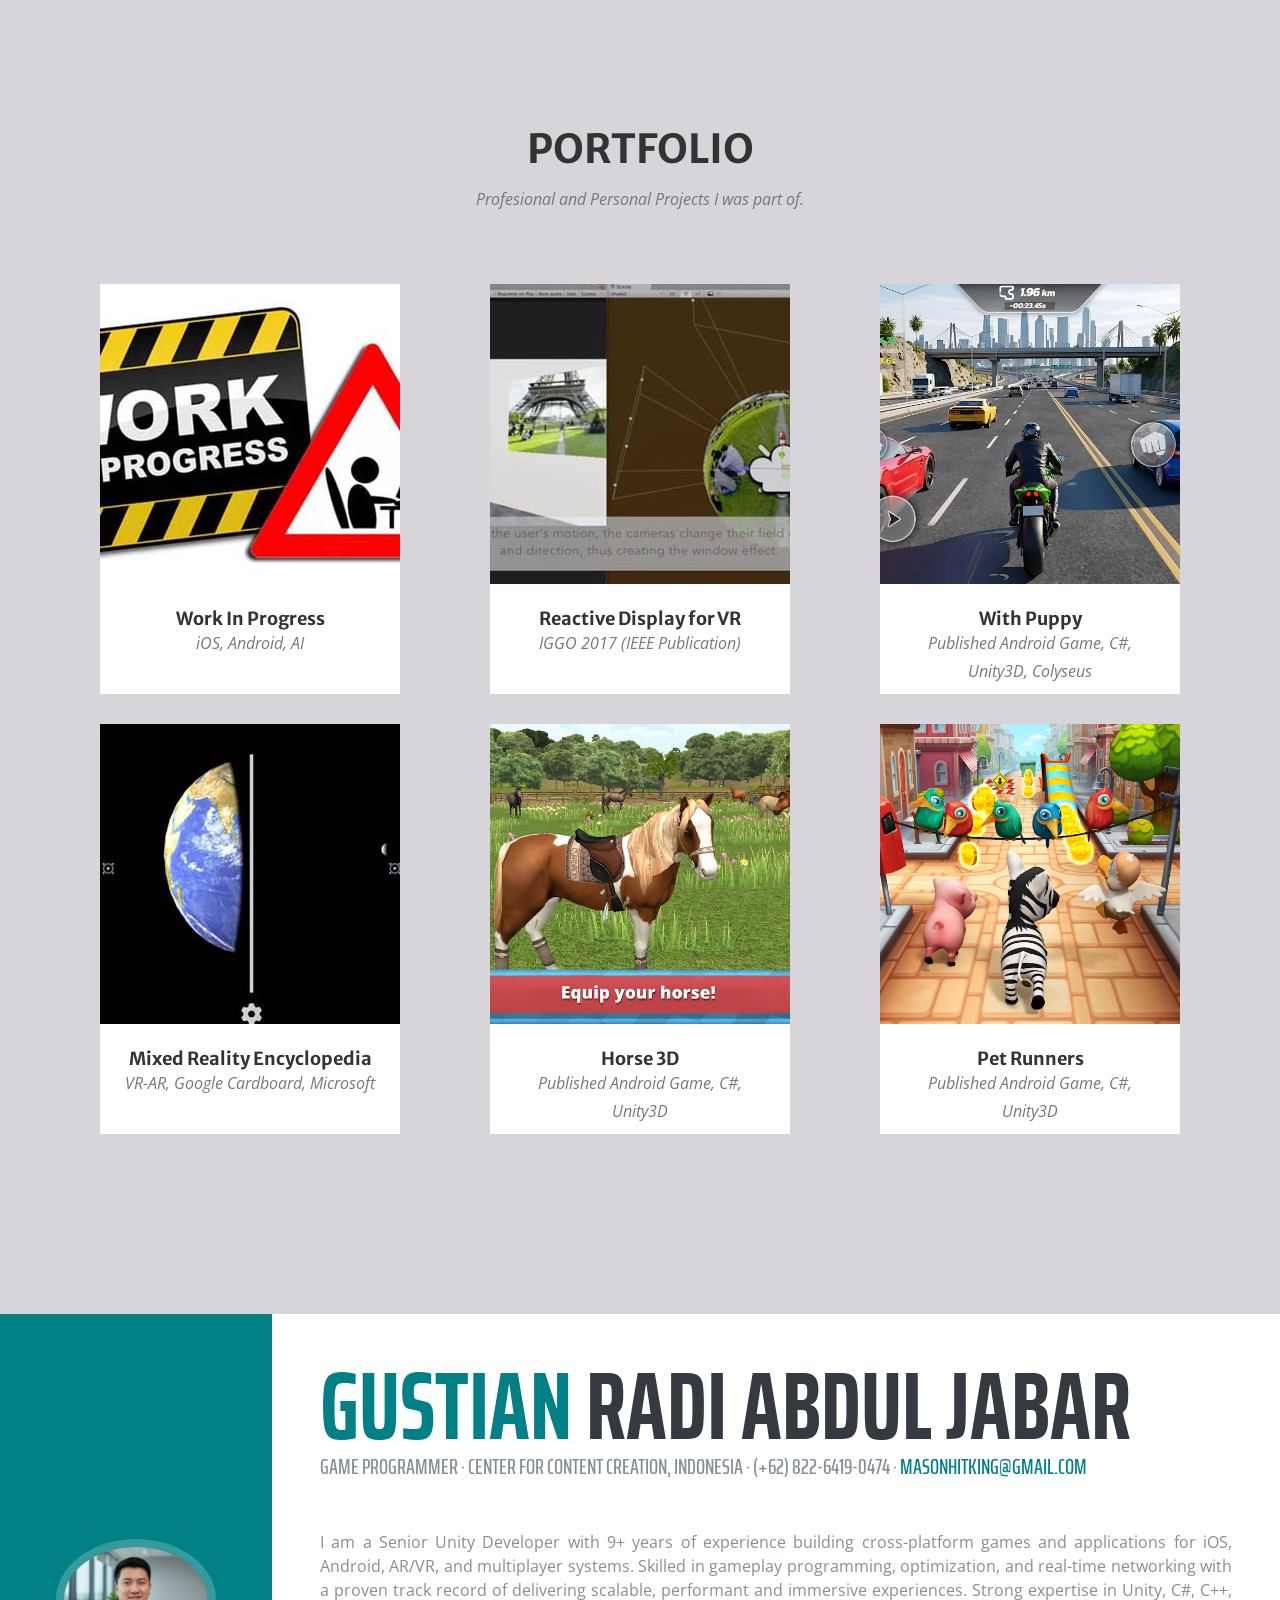
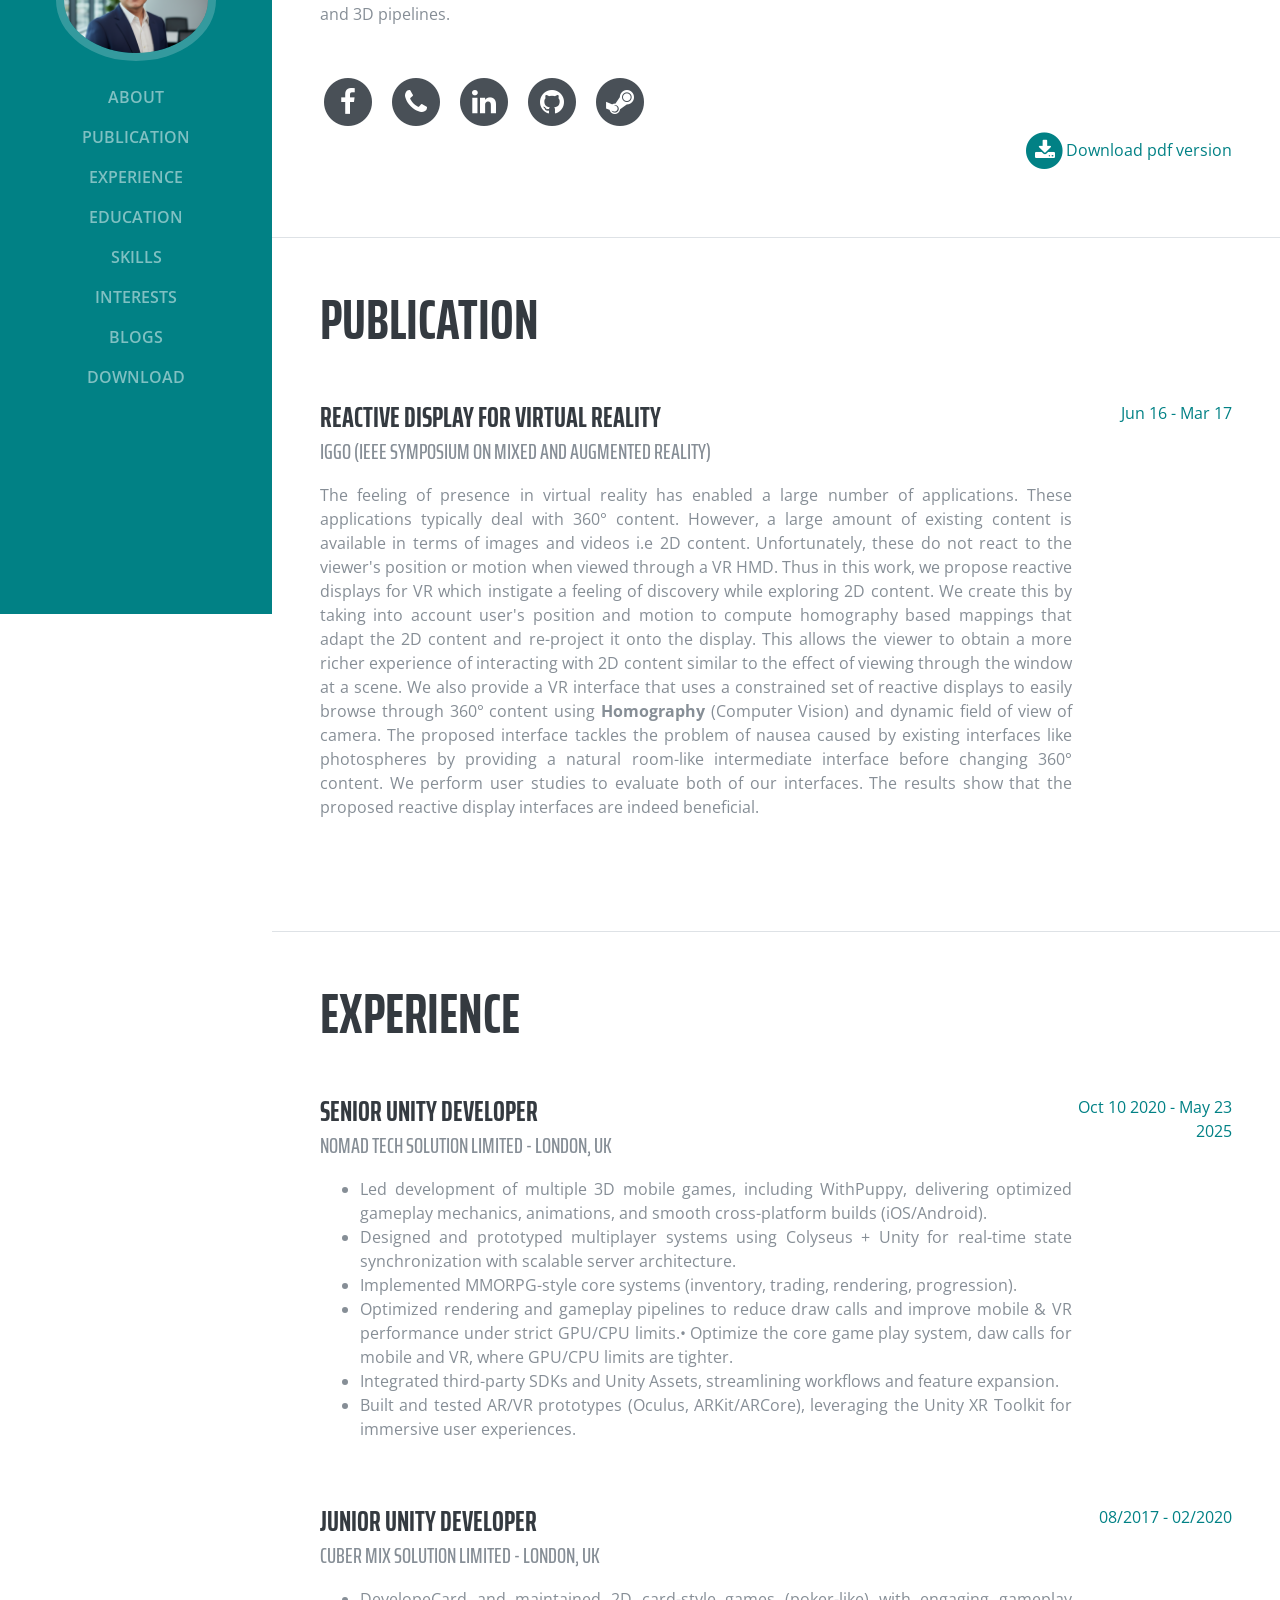
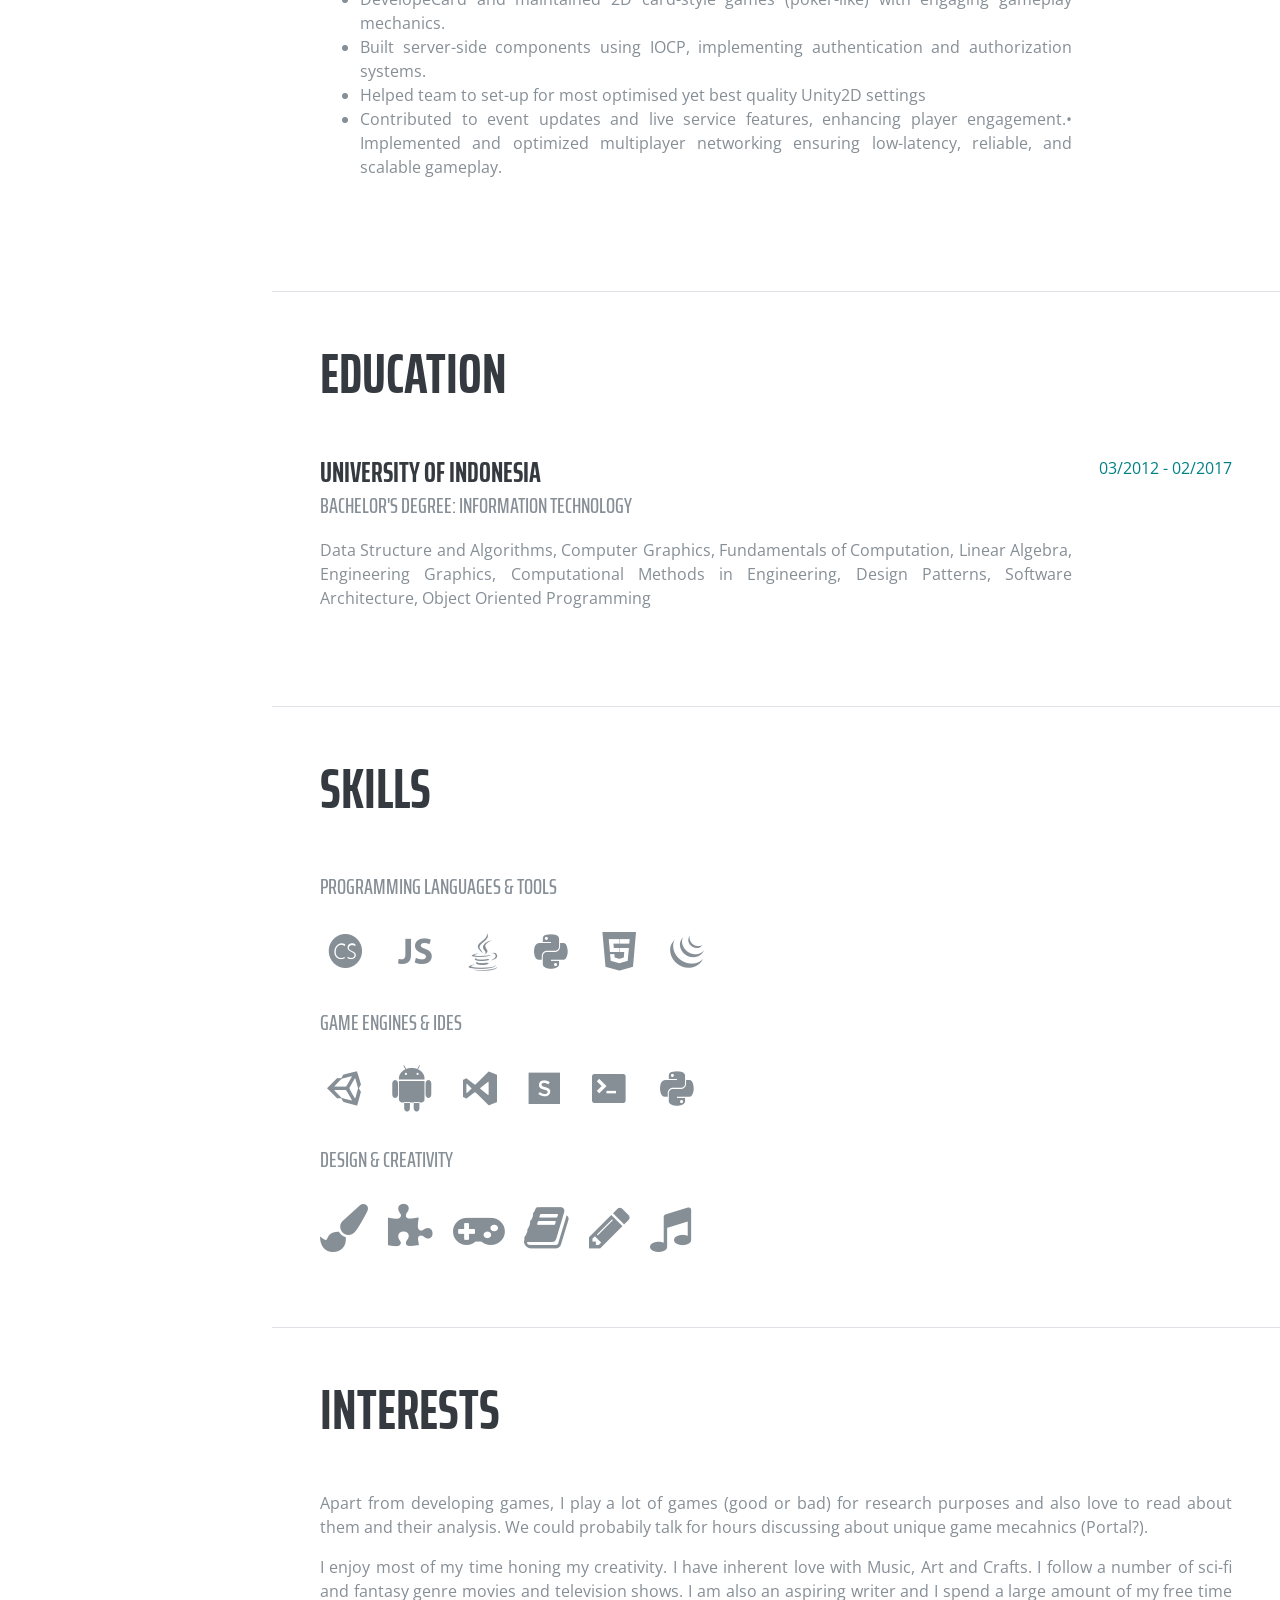
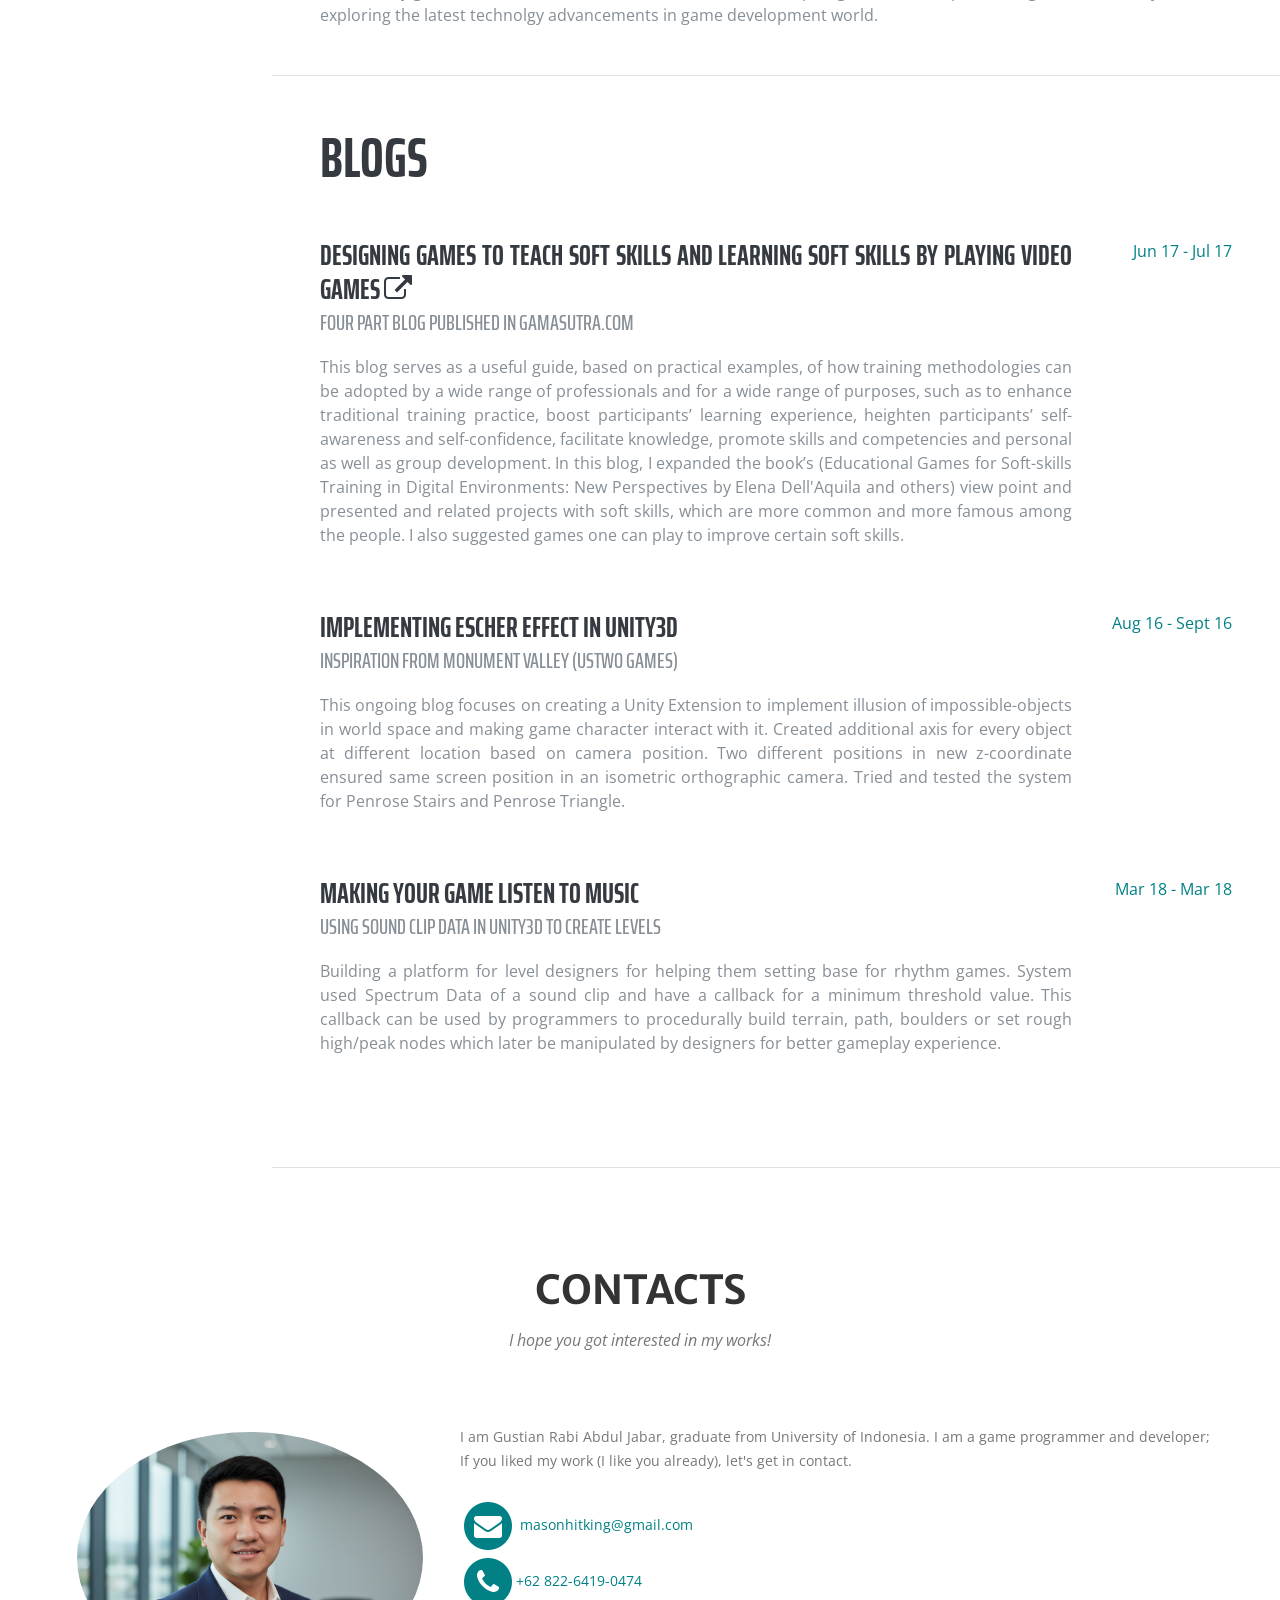
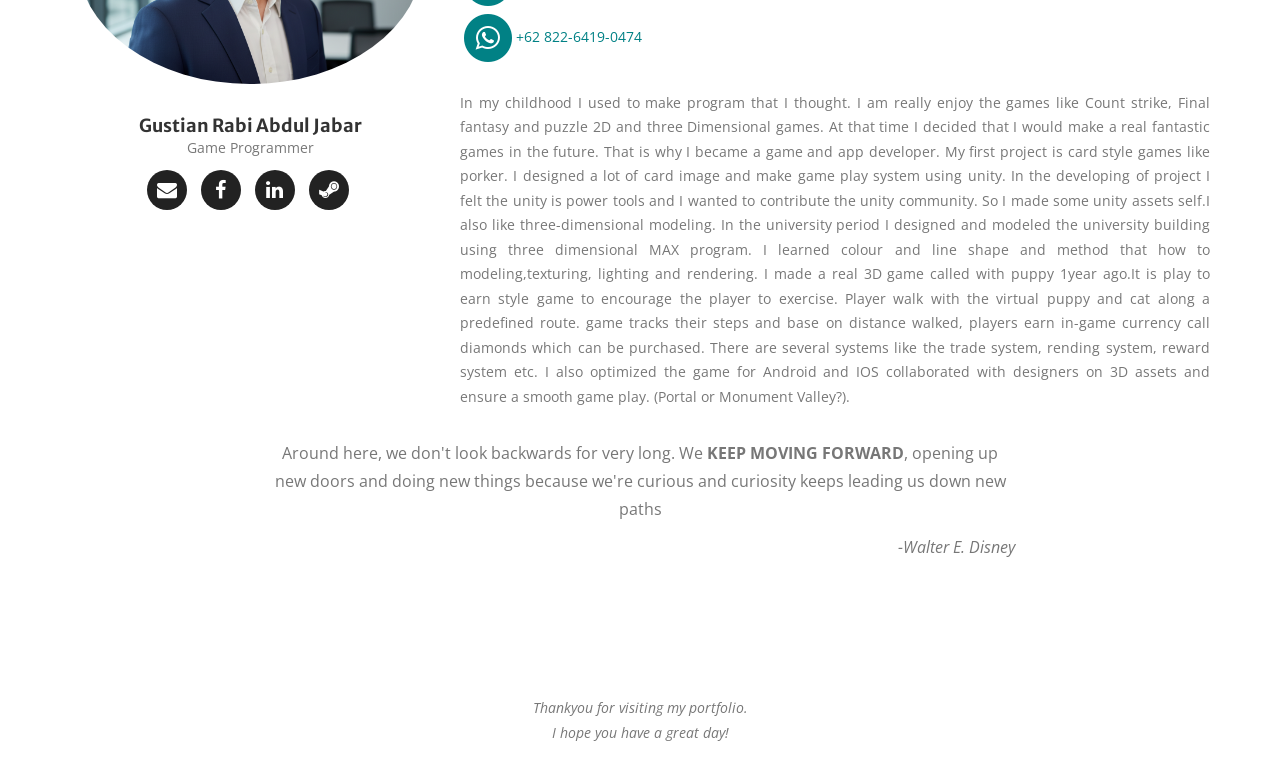
==== commit 432d5747: "port3" ====
--- a/index.html
+++ b/index.html
@@ -222,7 +222,12 @@
                             <i class="fa fa-circle fa-stack-2x text-primary"></i>
                             <i class="fa fa-whatsapp fa-stack-1x fa-inverse"></i>
                         </span>+62 822-6419-0474</a>
-                    <br><br>Ever since I was a kid, I love Arts and Craft. I did a lot origami and made various wire structures and plastic toys in my spare time. I love listening to music. I started playing violin recently. I follow a number of sci-fi and fantasy genre movies and television shows (Have you watched Supernatural?). I am also an aspiring writer and written some short stories and blogs.<br><br>I love knowing new people and discussing about new technical advancements in game industry. If you are also a gaming enthusiast, we could probably talk for hours discussing about unique game mechanics (Portal or Monument Valley?).
+                    <br><br>In my childhood I used to make program that I thought. I am really enjoy the games like
+                            Count strike, Final fantasy and puzzle 2D and three Dimensional games.
+                            At that time I decided that I would make a real fantastic games in the future. That is why I became a game and app developer.
+                            My first project is card style games like porker. I designed a lot of card image and make game play system using unity. In the developing of project I felt the unity is power tools and I wanted to contribute the unity community. So I made some unity assets self.I also like three-dimensional modeling. In the university period I designed and modeled the university building using three dimensional MAX program. I learned colour and line shape and method that how to modeling,texturing, lighting and rendering.
+                            I made a real 3D game called with puppy 1year ago.It is play to earn style game to encourage the player to exercise. Player walk with the virtual puppy and cat along a predefined route. game tracks their steps and base on distance walked, players earn in-game currency call diamonds which can be purchased. There are several systems like the trade system, rending system, reward system etc.
+                            I also optimized the game for Android and IOS collaborated with designers on 3D assets and ensure a smooth game play. (Portal or Monument Valley?).
                     </p>
                 </div>
             </div>
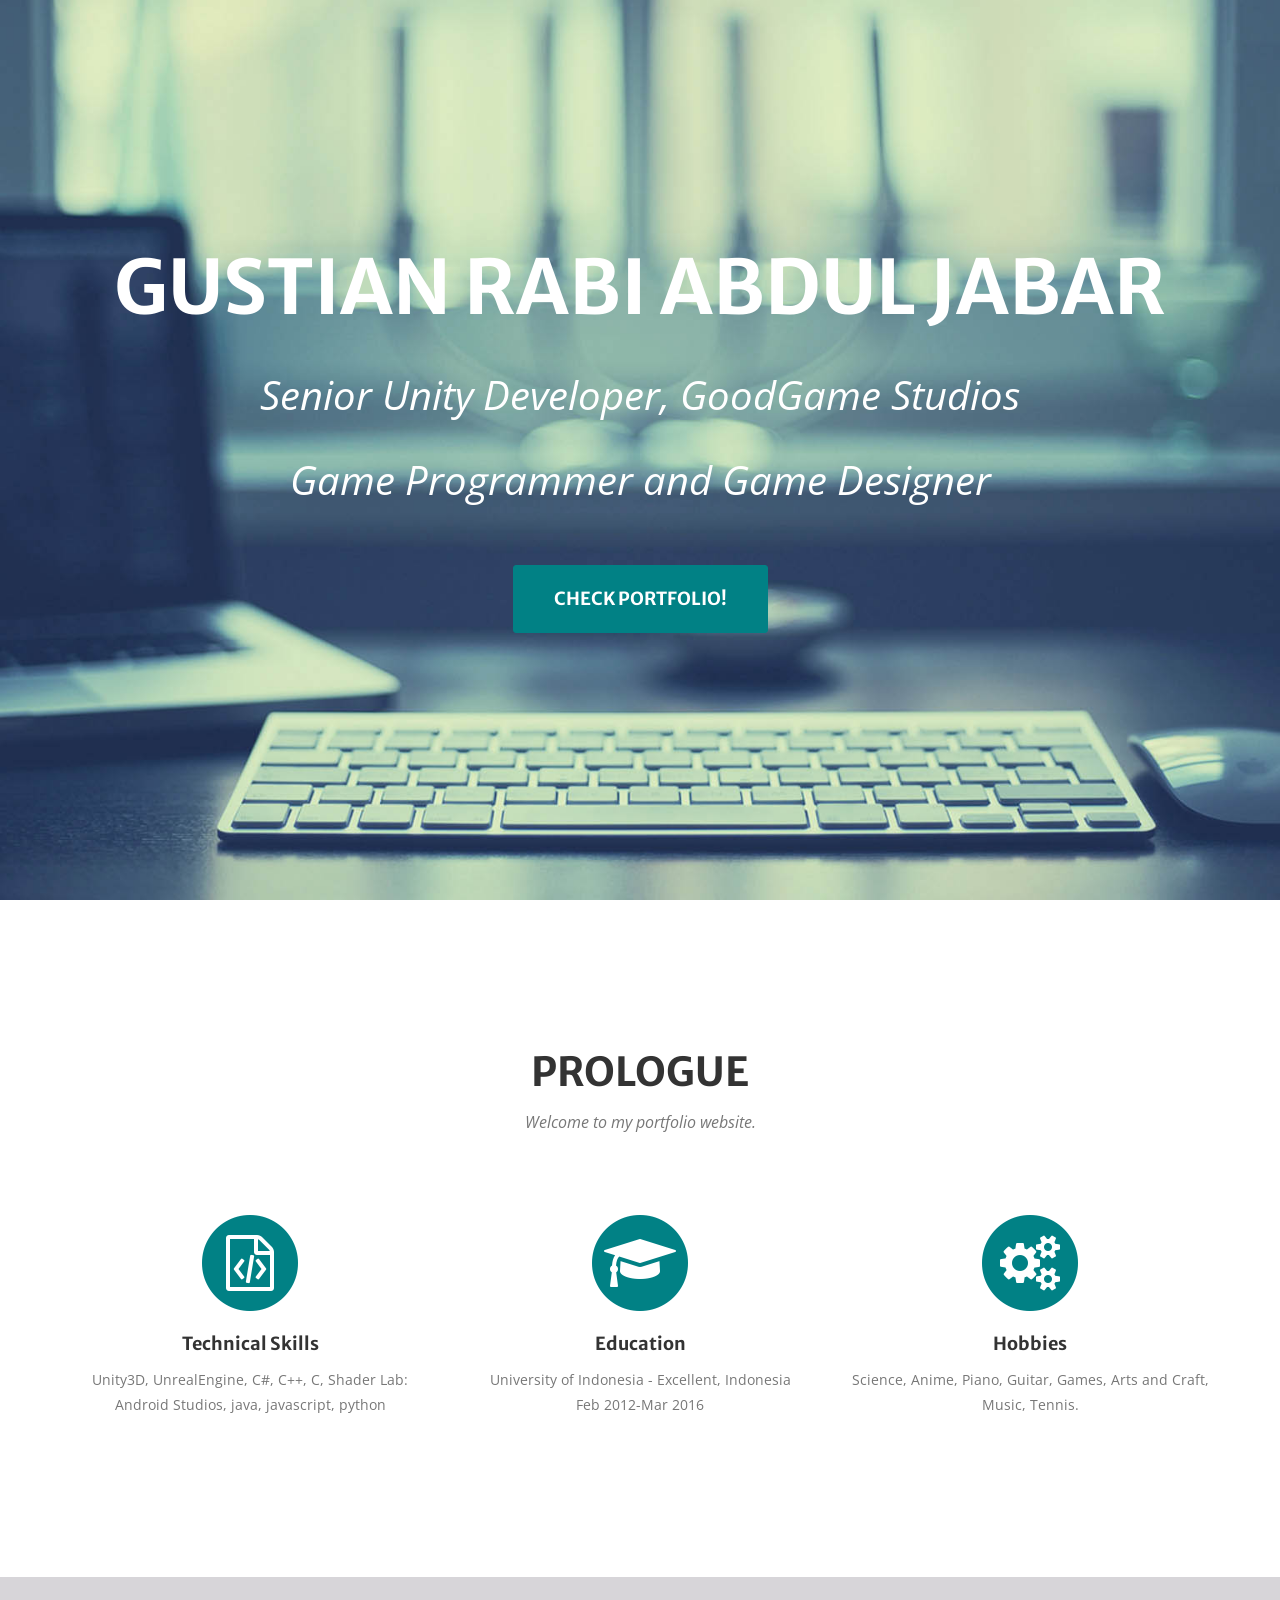
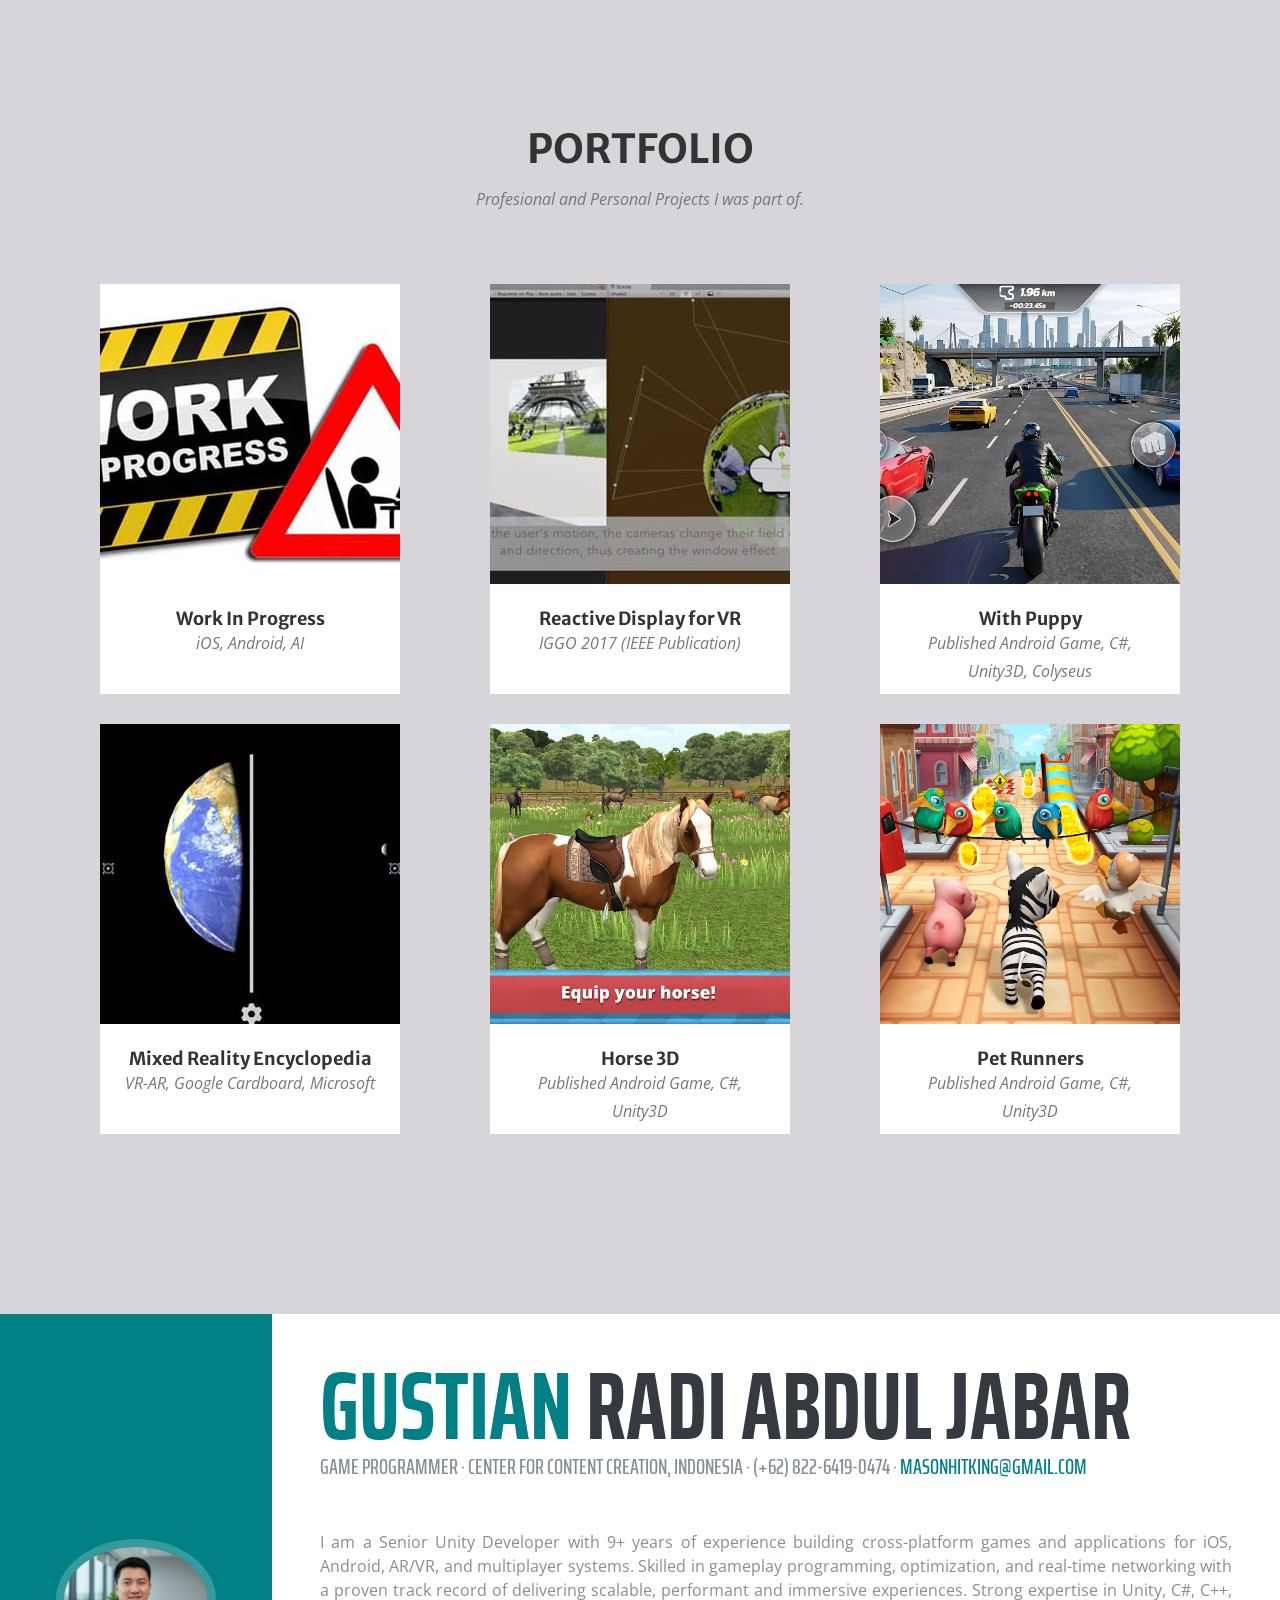
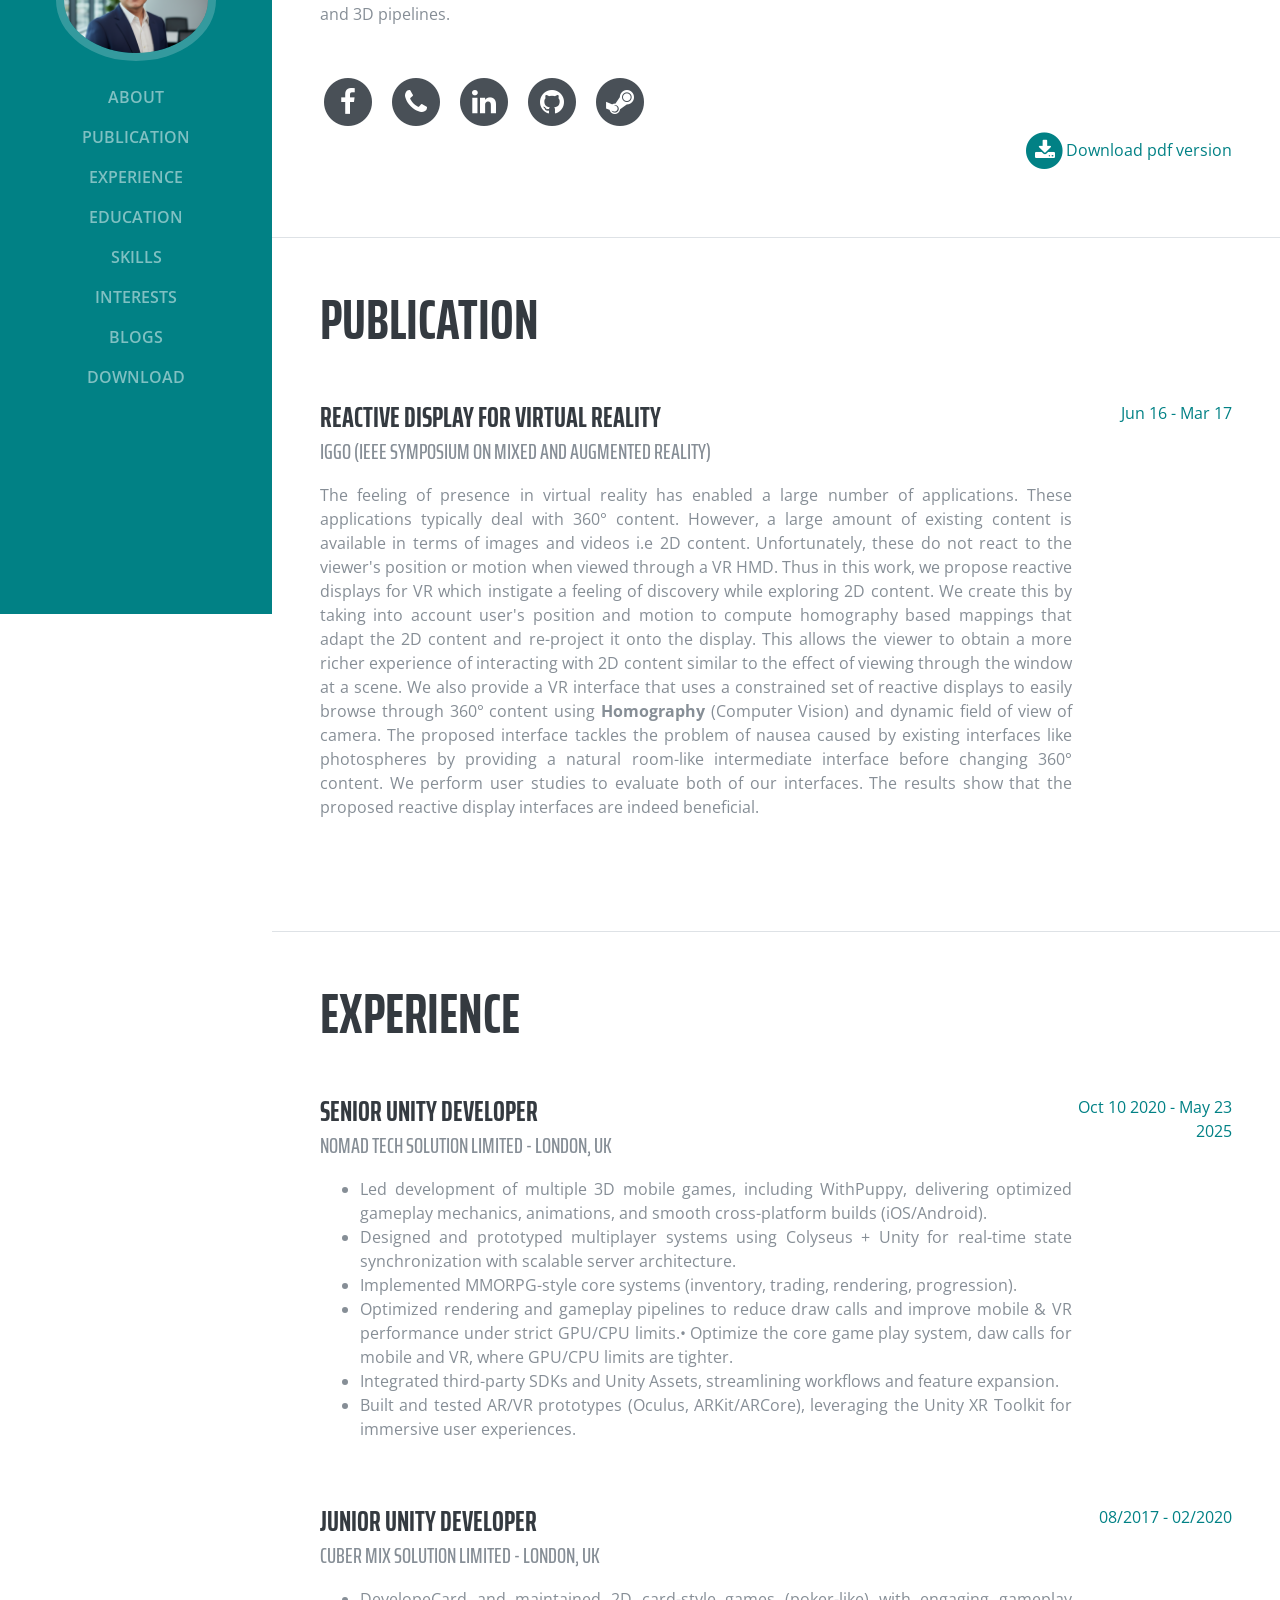
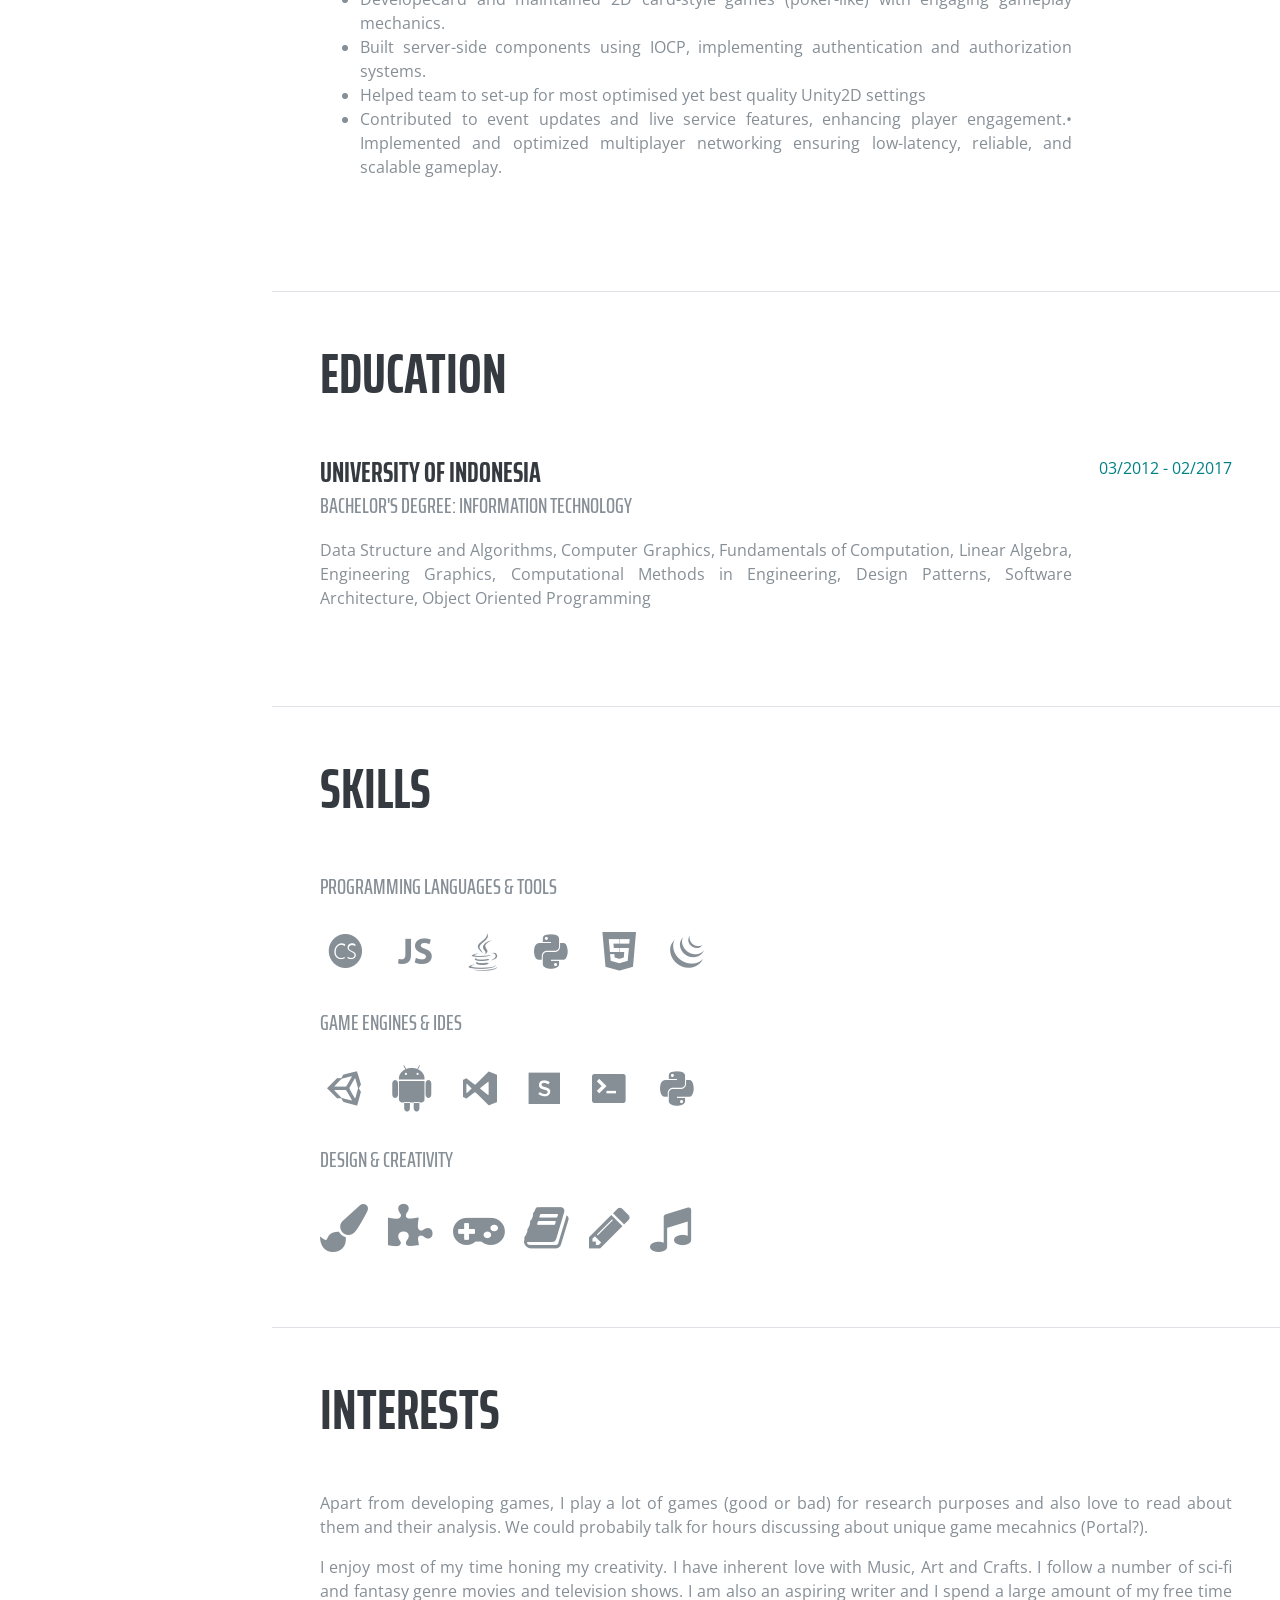
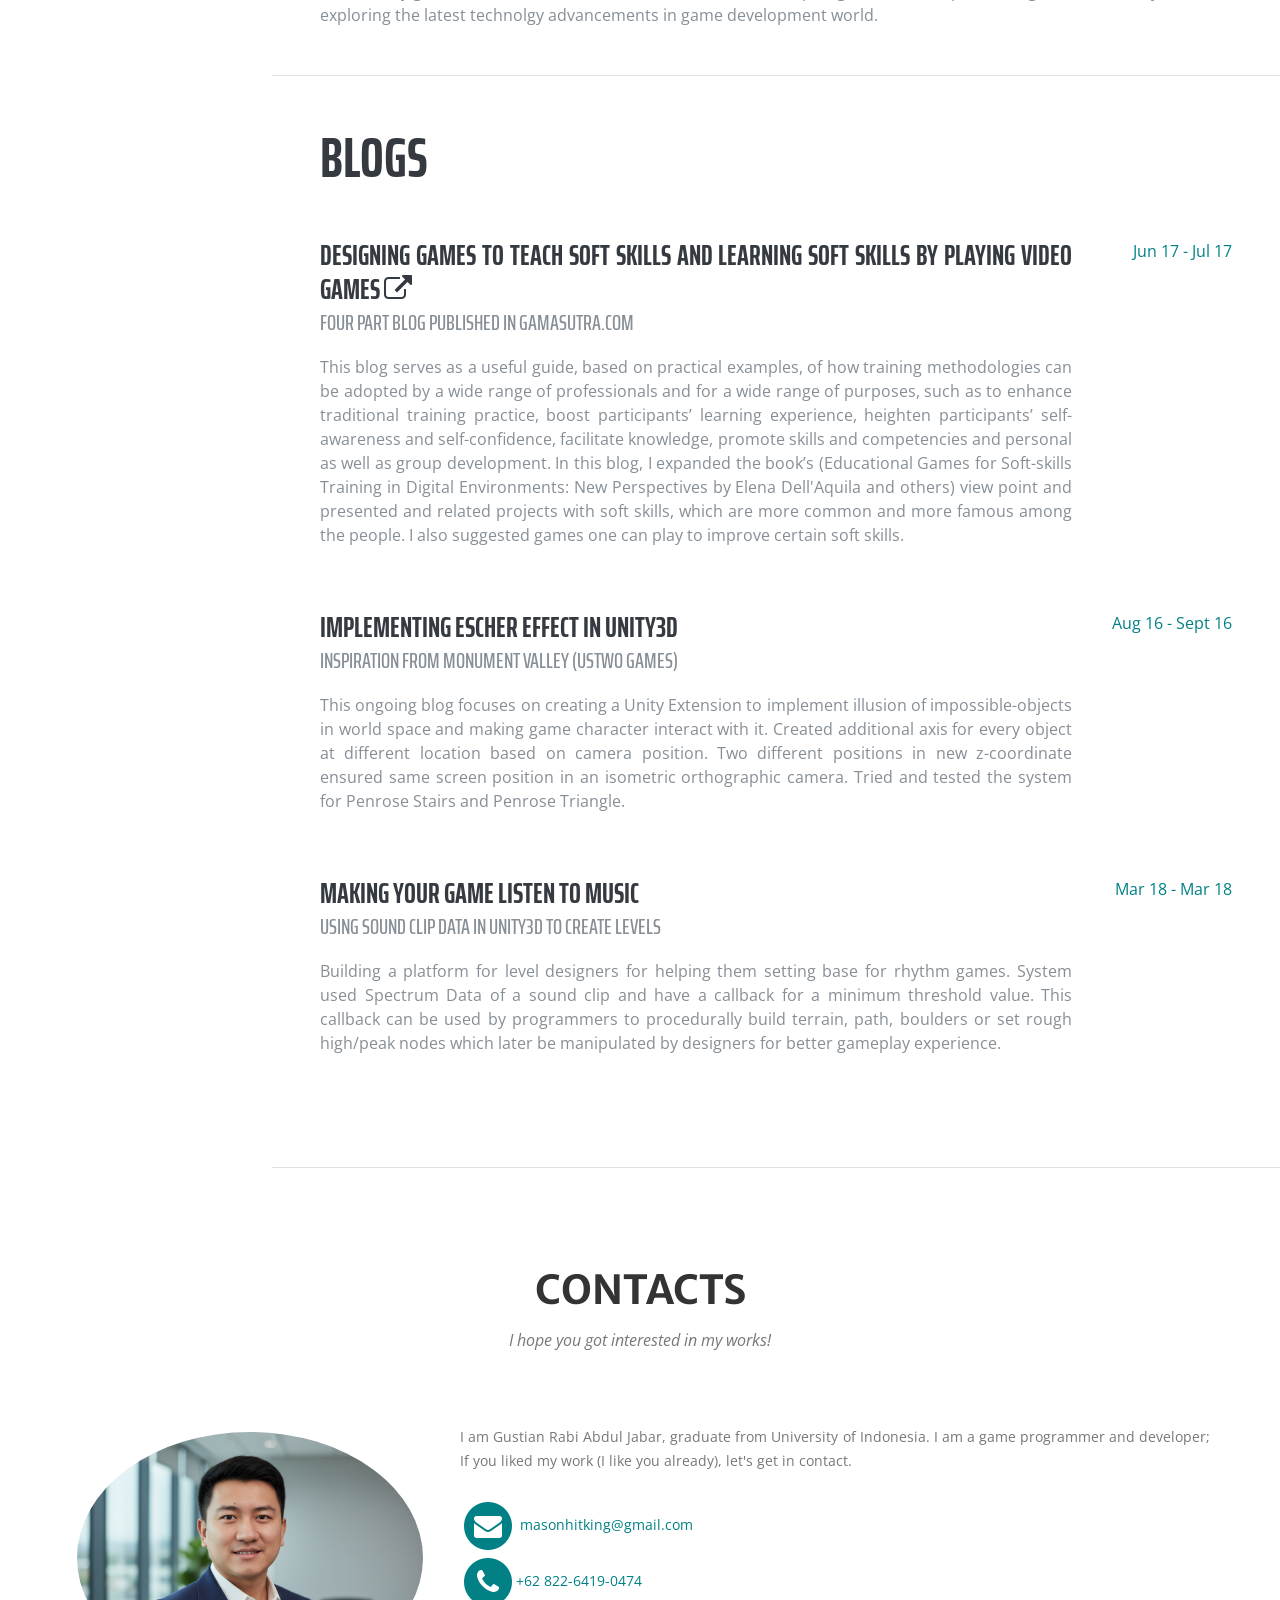
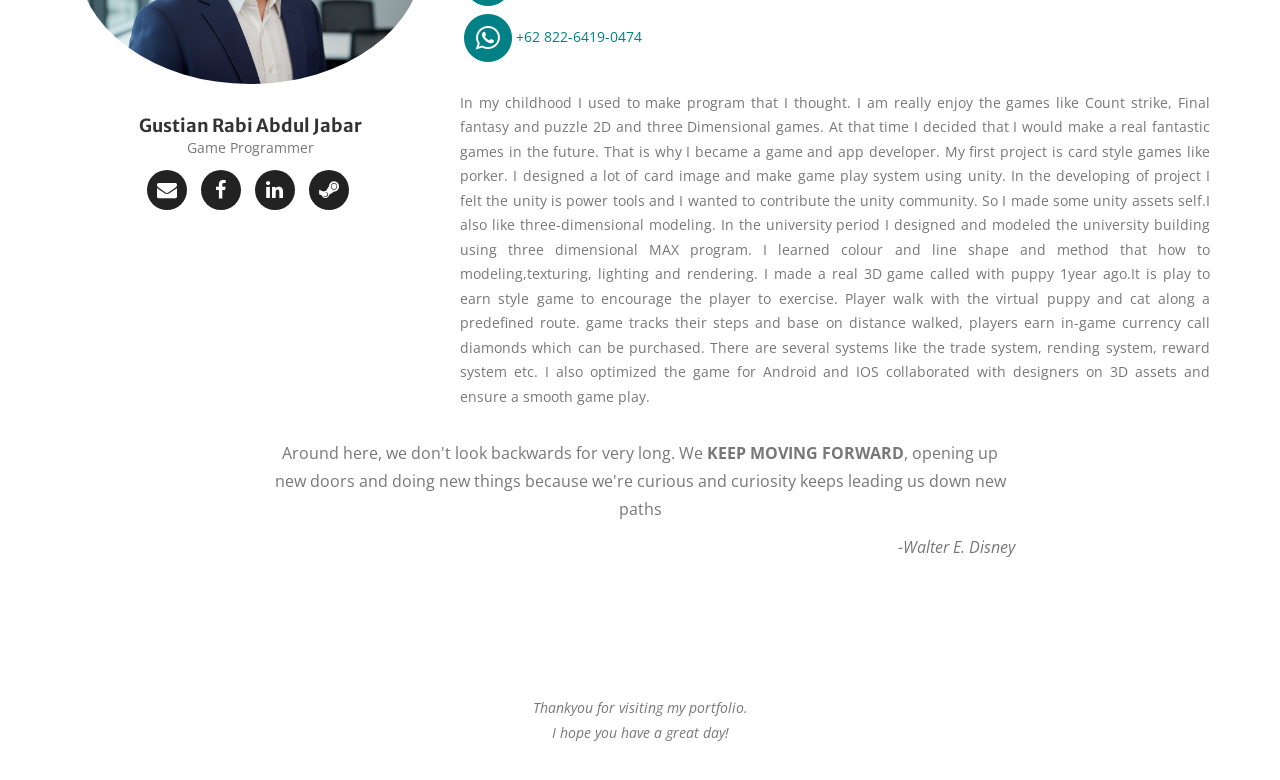
==== commit 64b54f17: "port4" ====
--- a/index.html
+++ b/index.html
@@ -227,7 +227,7 @@
                             At that time I decided that I would make a real fantastic games in the future. That is why I became a game and app developer.
                             My first project is card style games like porker. I designed a lot of card image and make game play system using unity. In the developing of project I felt the unity is power tools and I wanted to contribute the unity community. So I made some unity assets self.I also like three-dimensional modeling. In the university period I designed and modeled the university building using three dimensional MAX program. I learned colour and line shape and method that how to modeling,texturing, lighting and rendering.
                             I made a real 3D game called with puppy 1year ago.It is play to earn style game to encourage the player to exercise. Player walk with the virtual puppy and cat along a predefined route. game tracks their steps and base on distance walked, players earn in-game currency call diamonds which can be purchased. There are several systems like the trade system, rending system, reward system etc.
-                            I also optimized the game for Android and IOS collaborated with designers on 3D assets and ensure a smooth game play. (Portal or Monument Valley?).
+                            I also optimized the game for Android and IOS collaborated with designers on 3D assets and ensure a smooth game play.
                     </p>
                 </div>
             </div>
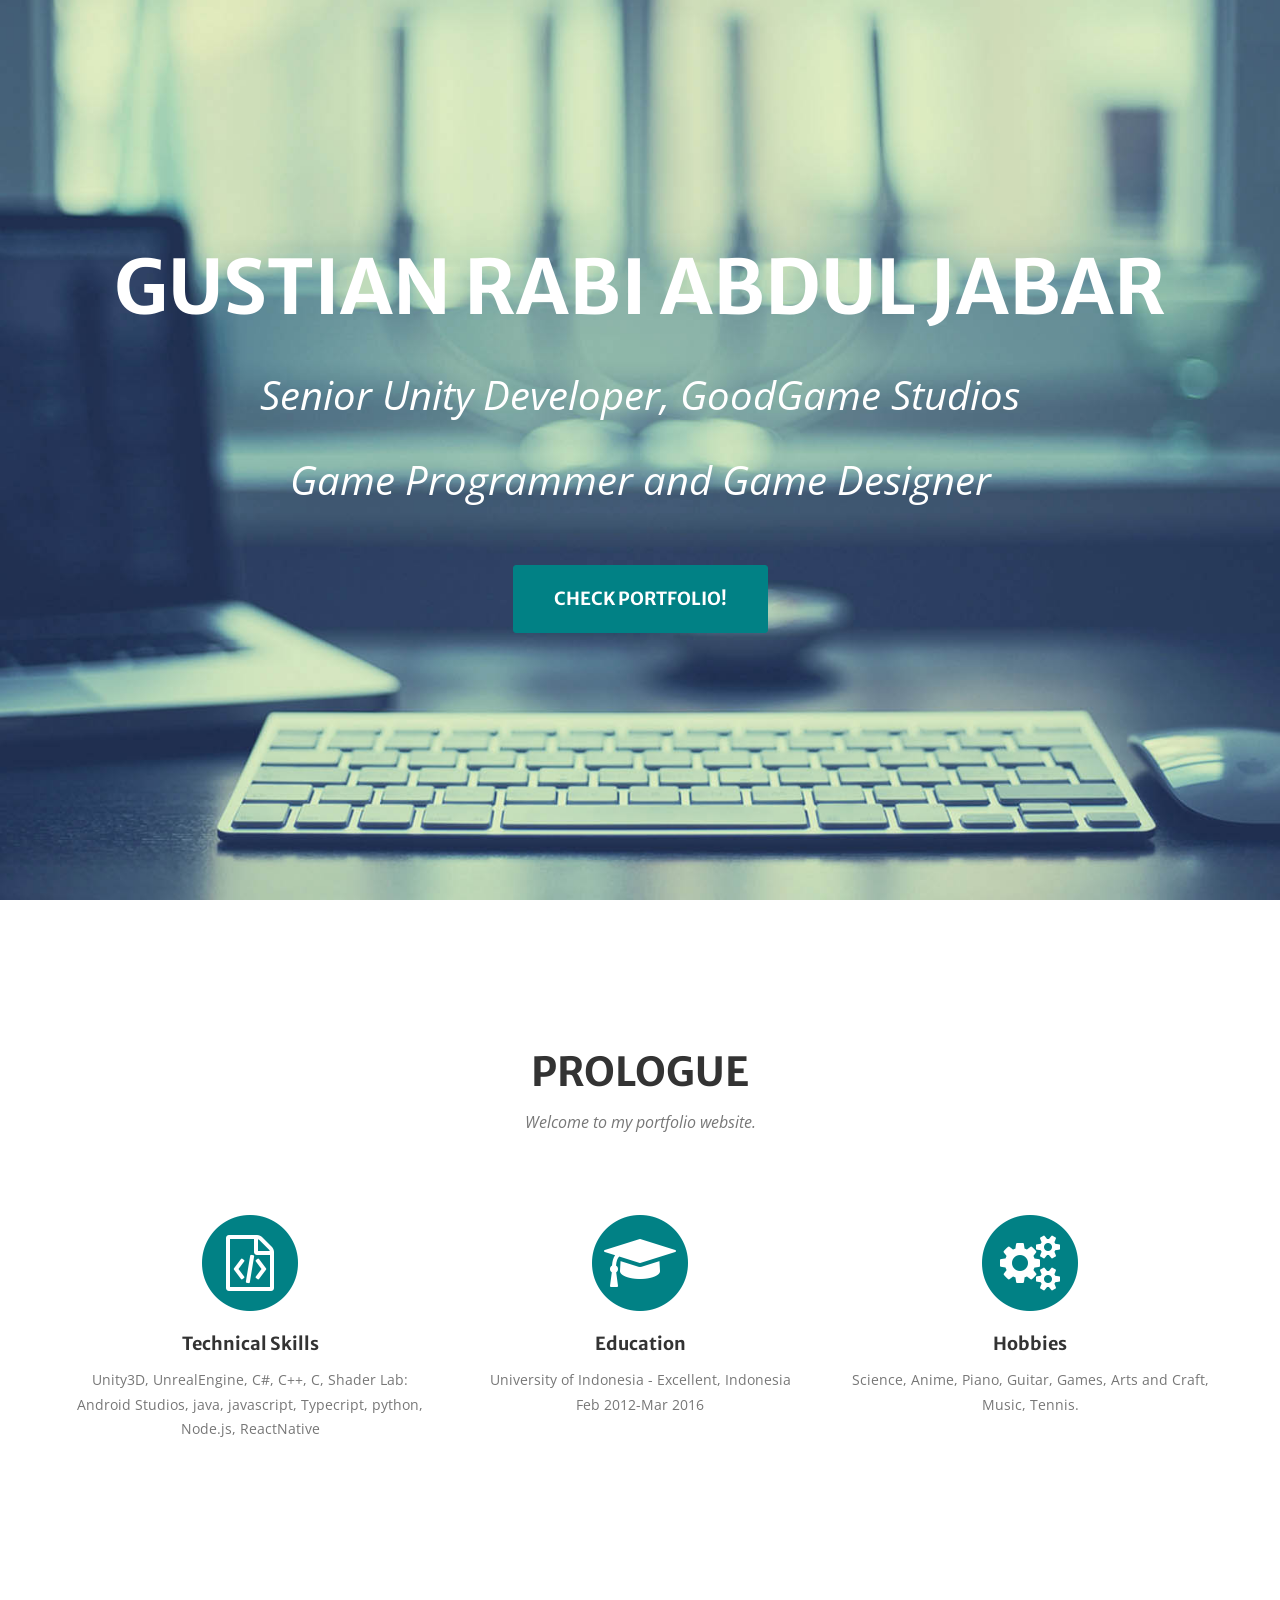
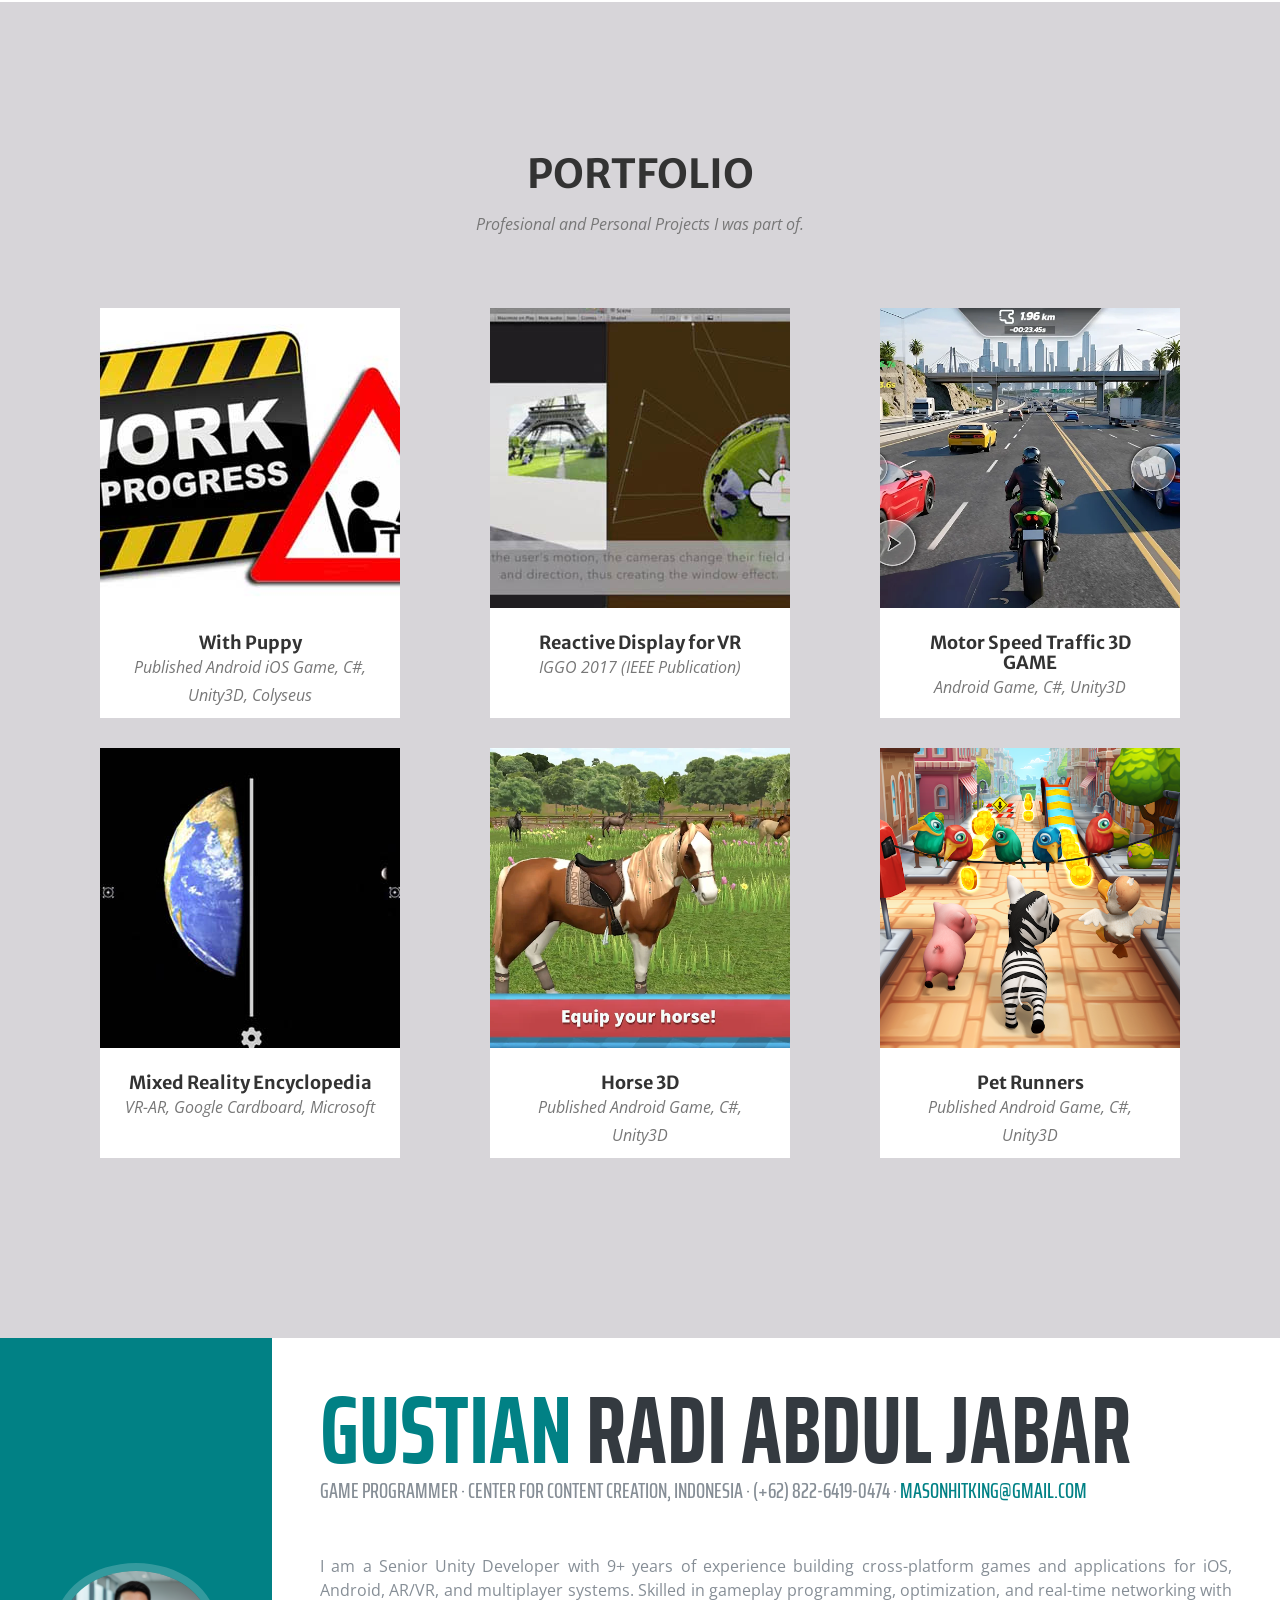
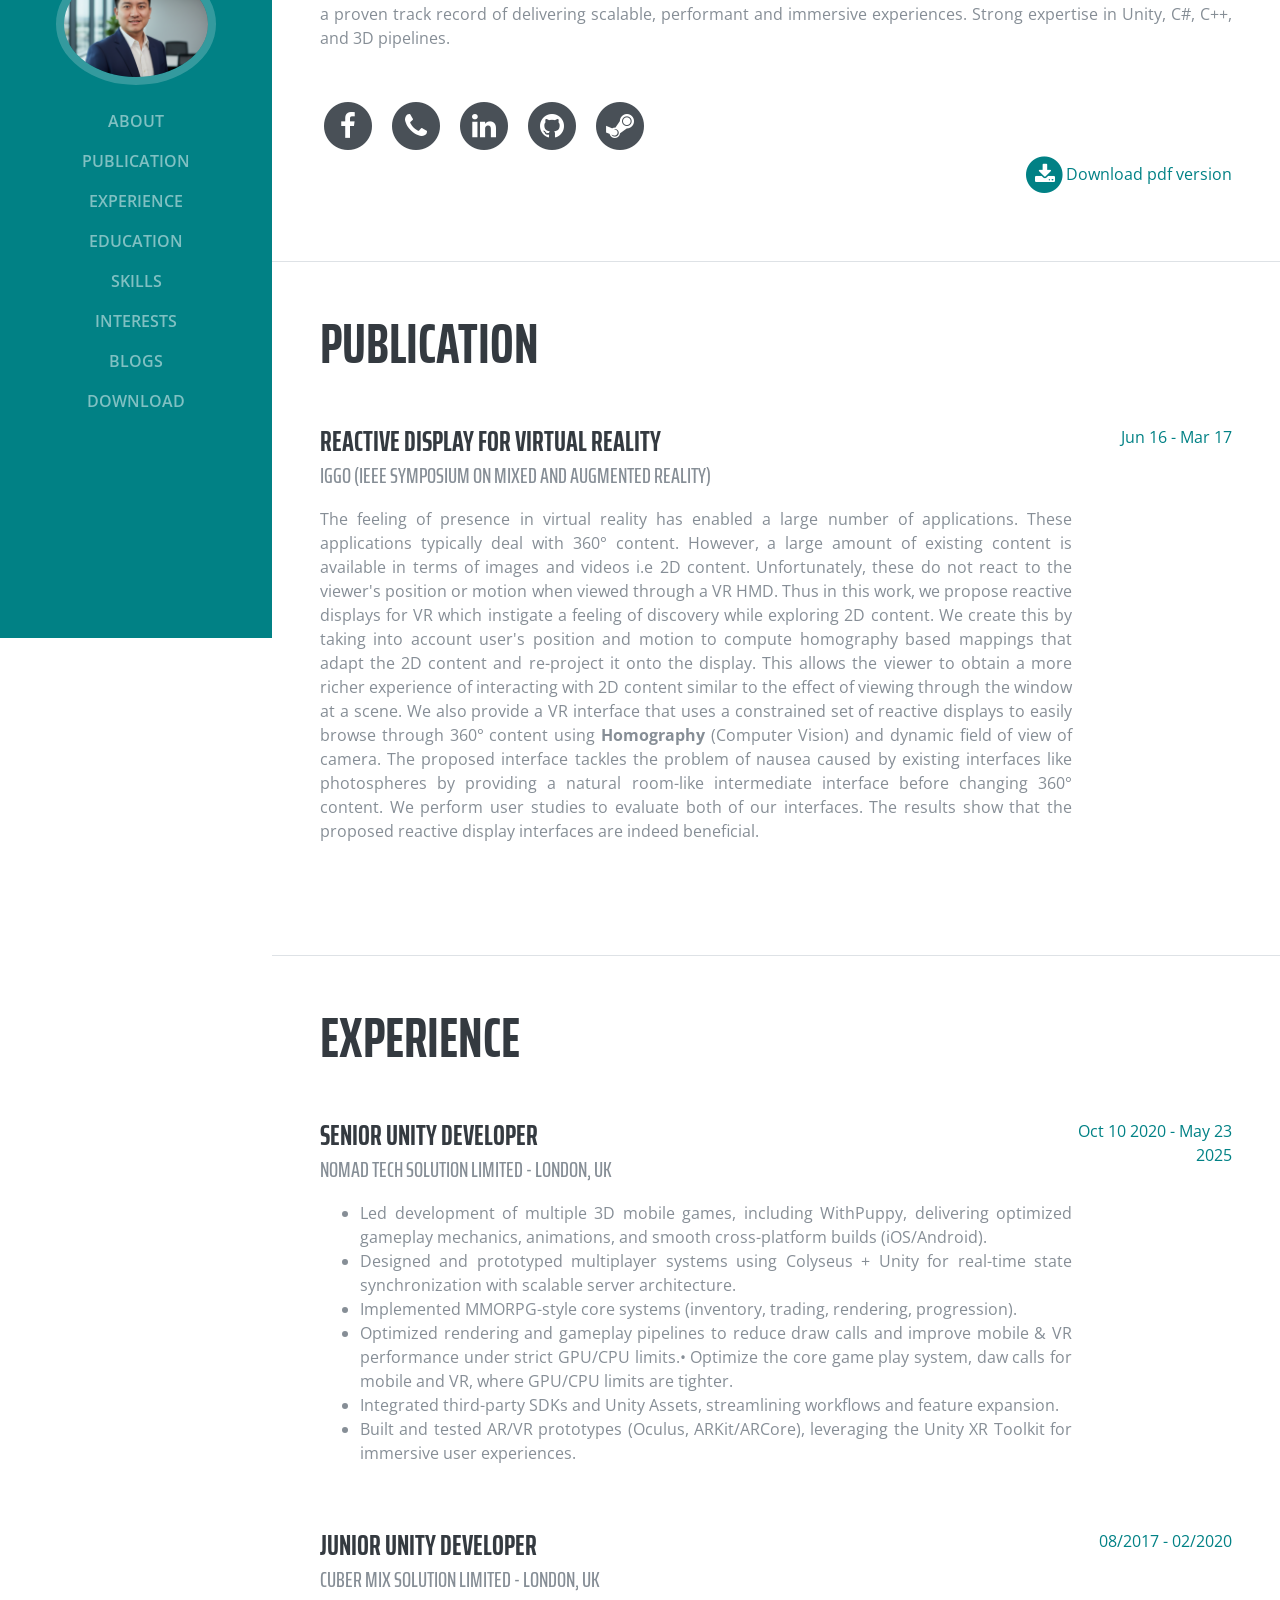
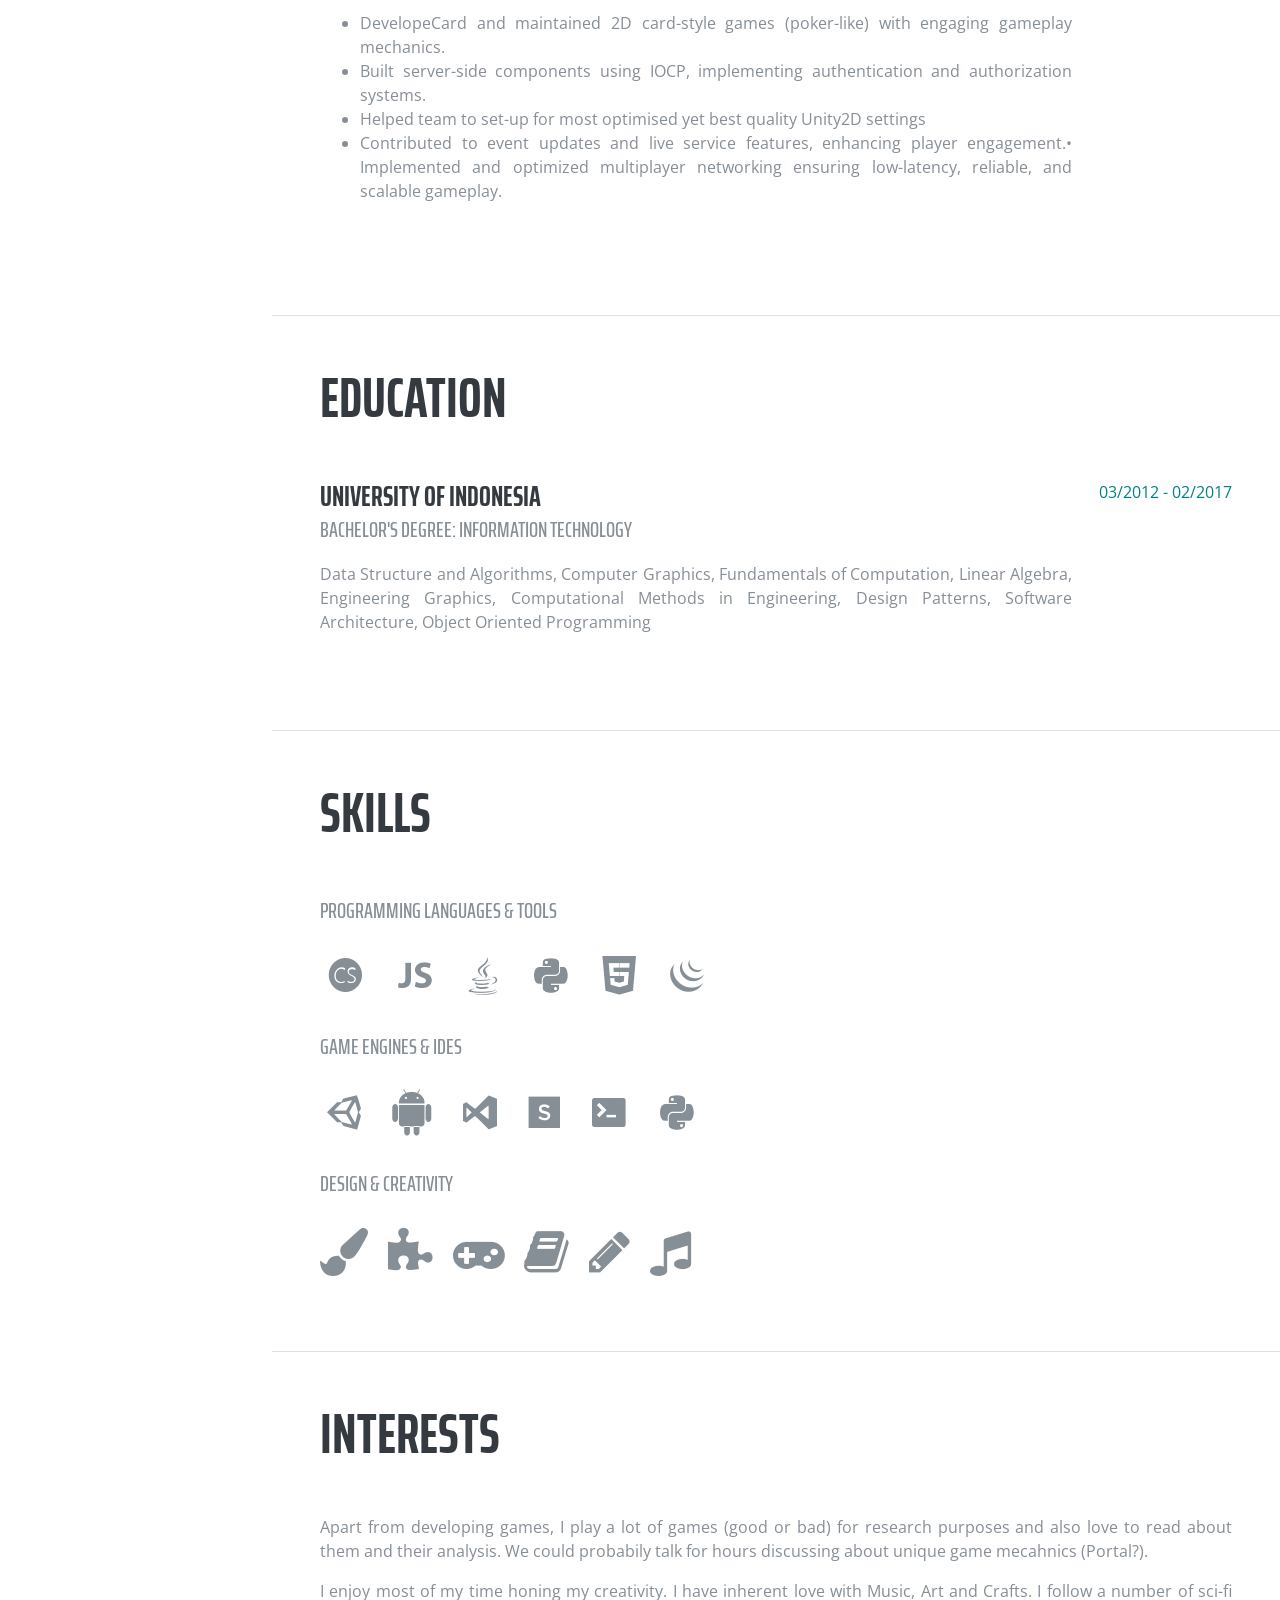
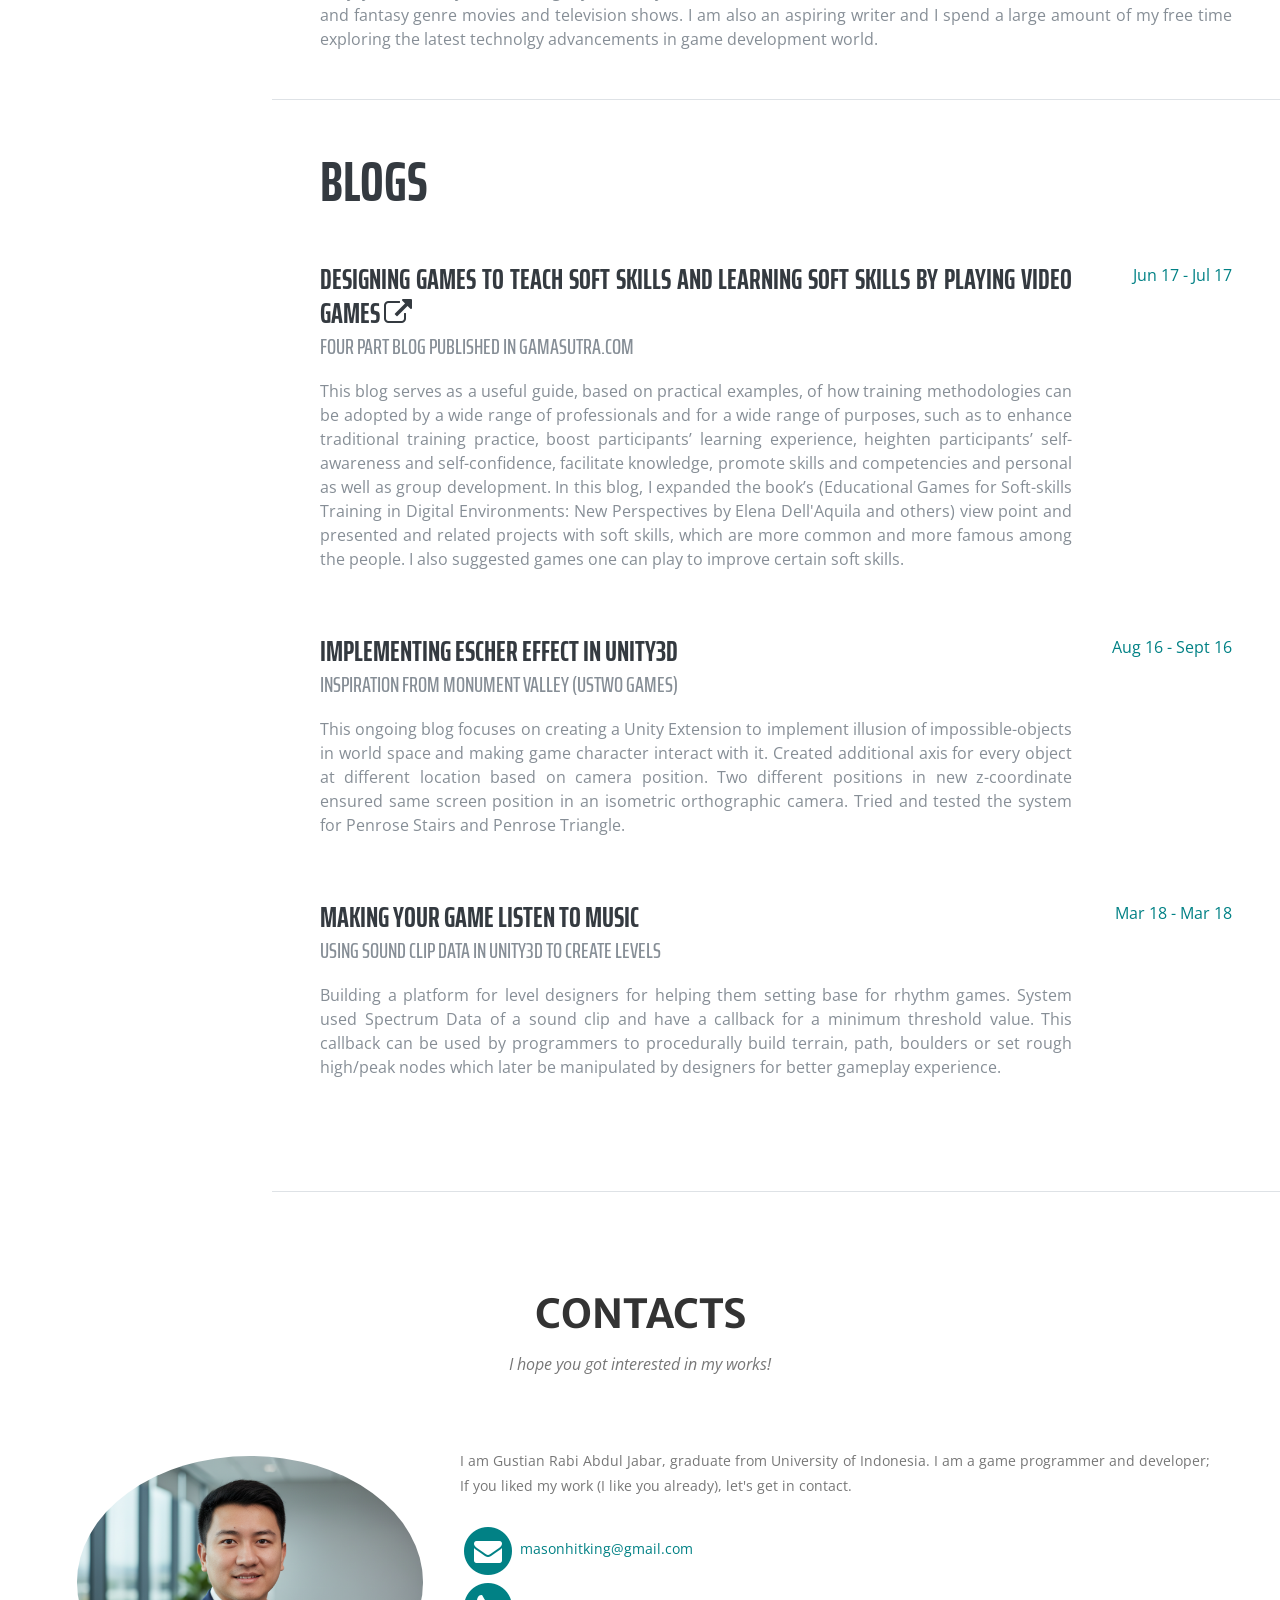
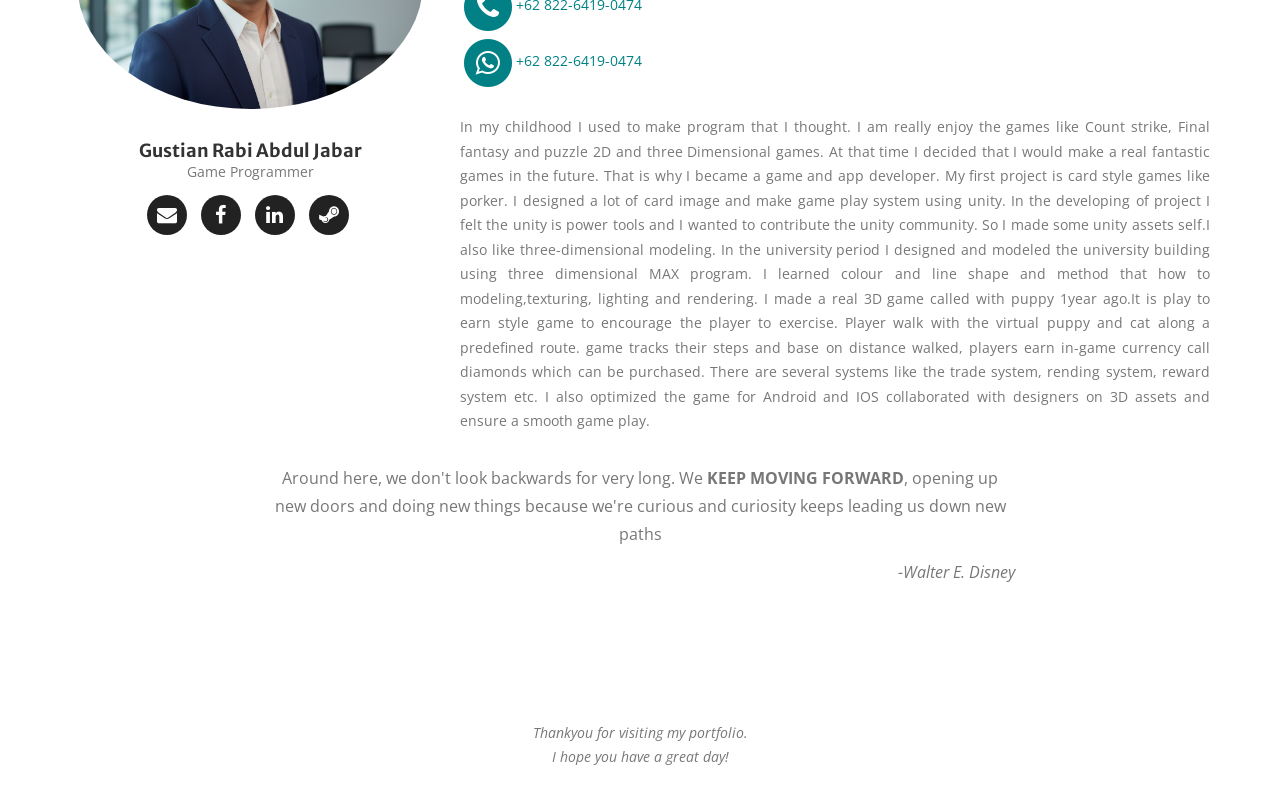
==== commit b76870e3: "skill add" ====
--- a/index.html
+++ b/index.html
@@ -112,7 +112,7 @@
                         <i class="fa fa-file-code-o fa-stack-1x fa-inverse"></i>
                     </span>
                     <h4 class="prologue-heading">Technical Skills</h4>
-                    <p class="text-muted">Unity3D, UnrealEngine, C#, C++, C, Shader Lab: Android Studios, java, javascript, python</p>
+                    <p class="text-muted">Unity3D, UnrealEngine, C#, C++, C, Shader Lab: Android Studios, java, javascript, Typecript, python, Node.js, ReactNative</p>
                 </div>
                 <div class="col-md-4">
                     <span class="fa-stack fa-4x">
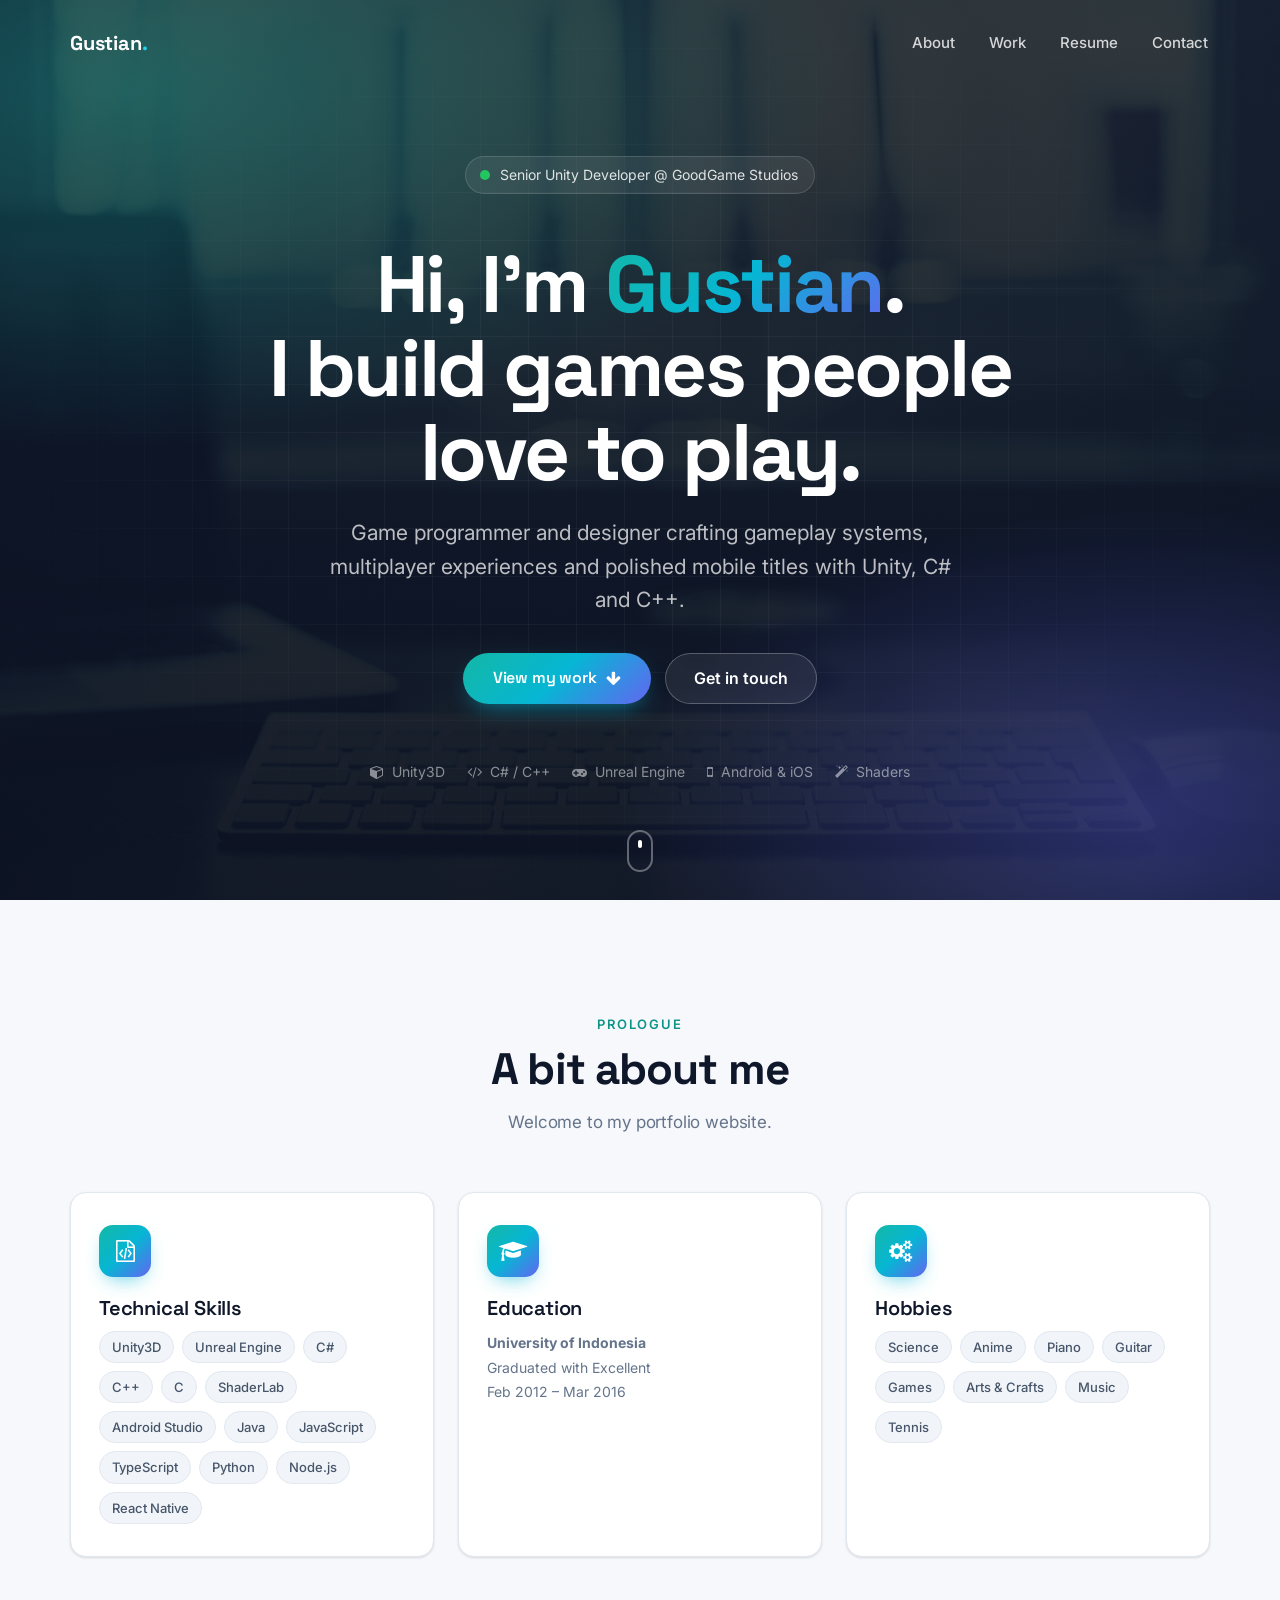
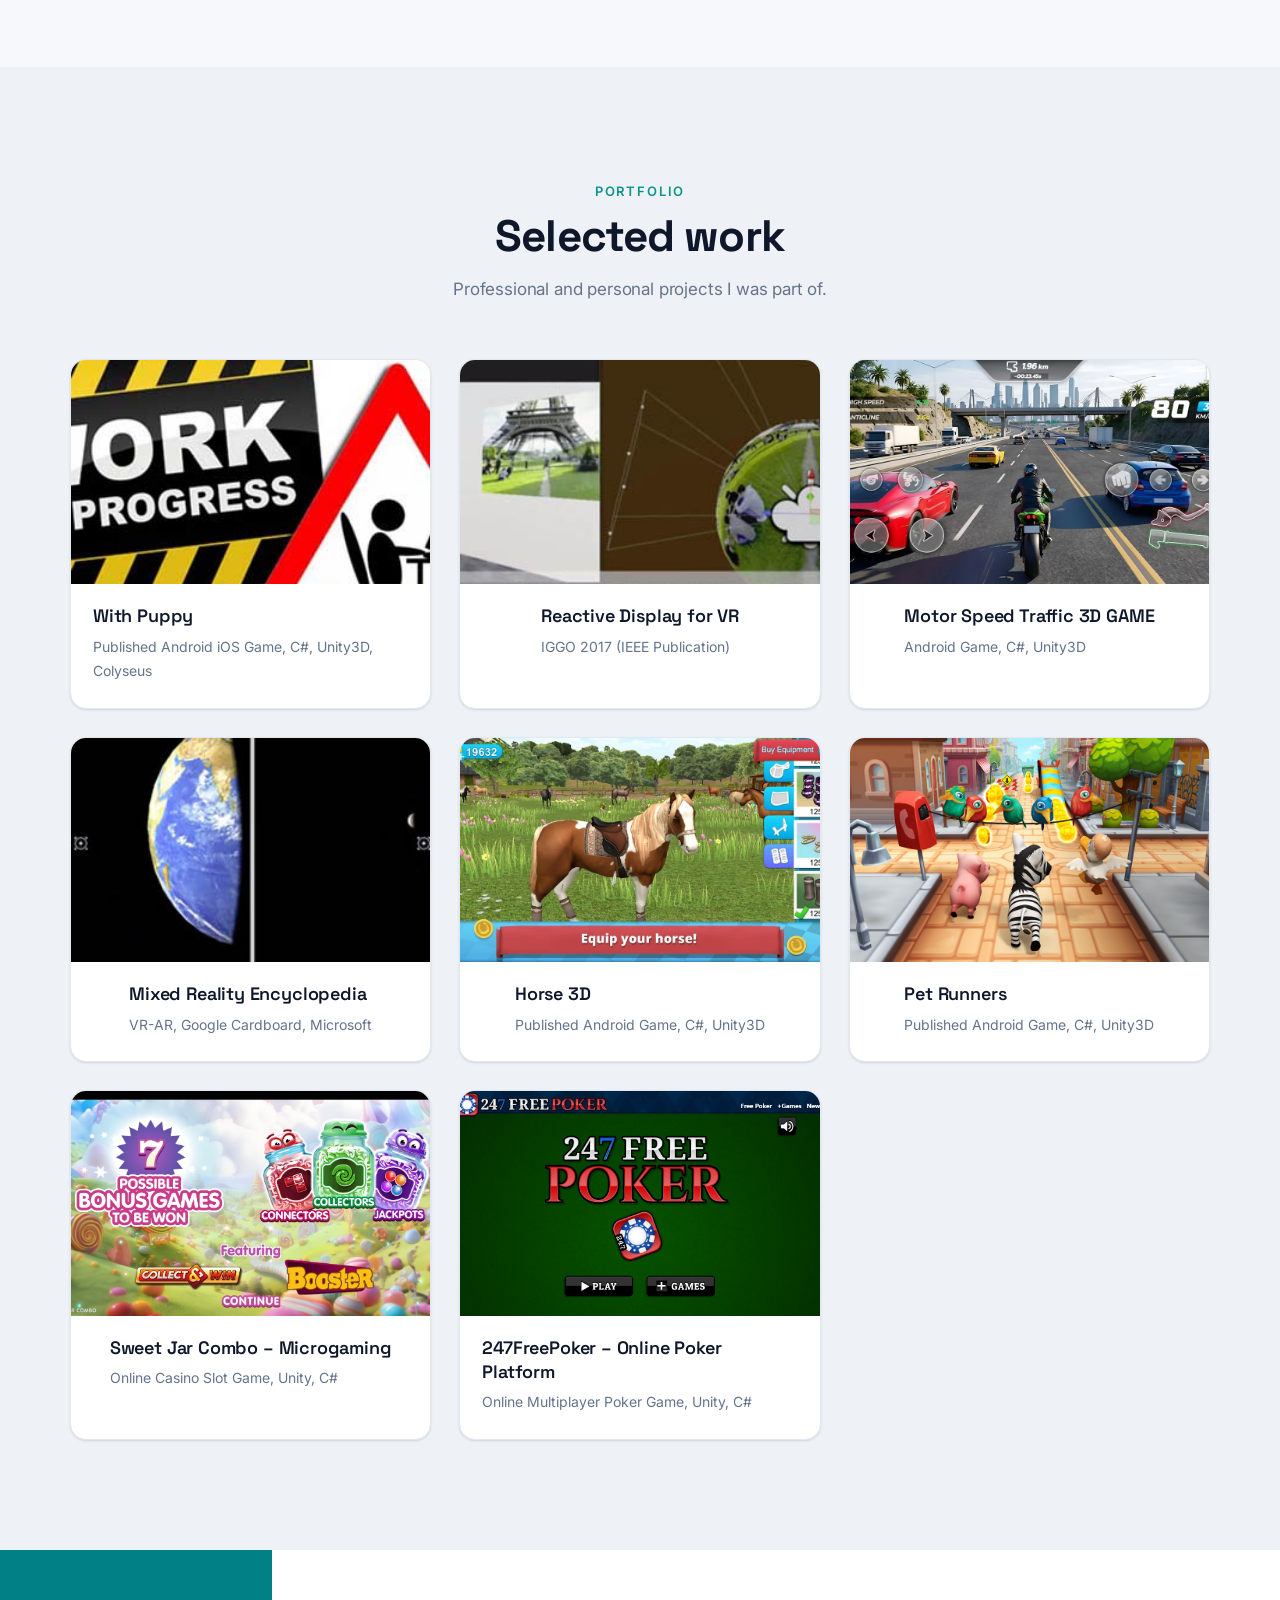
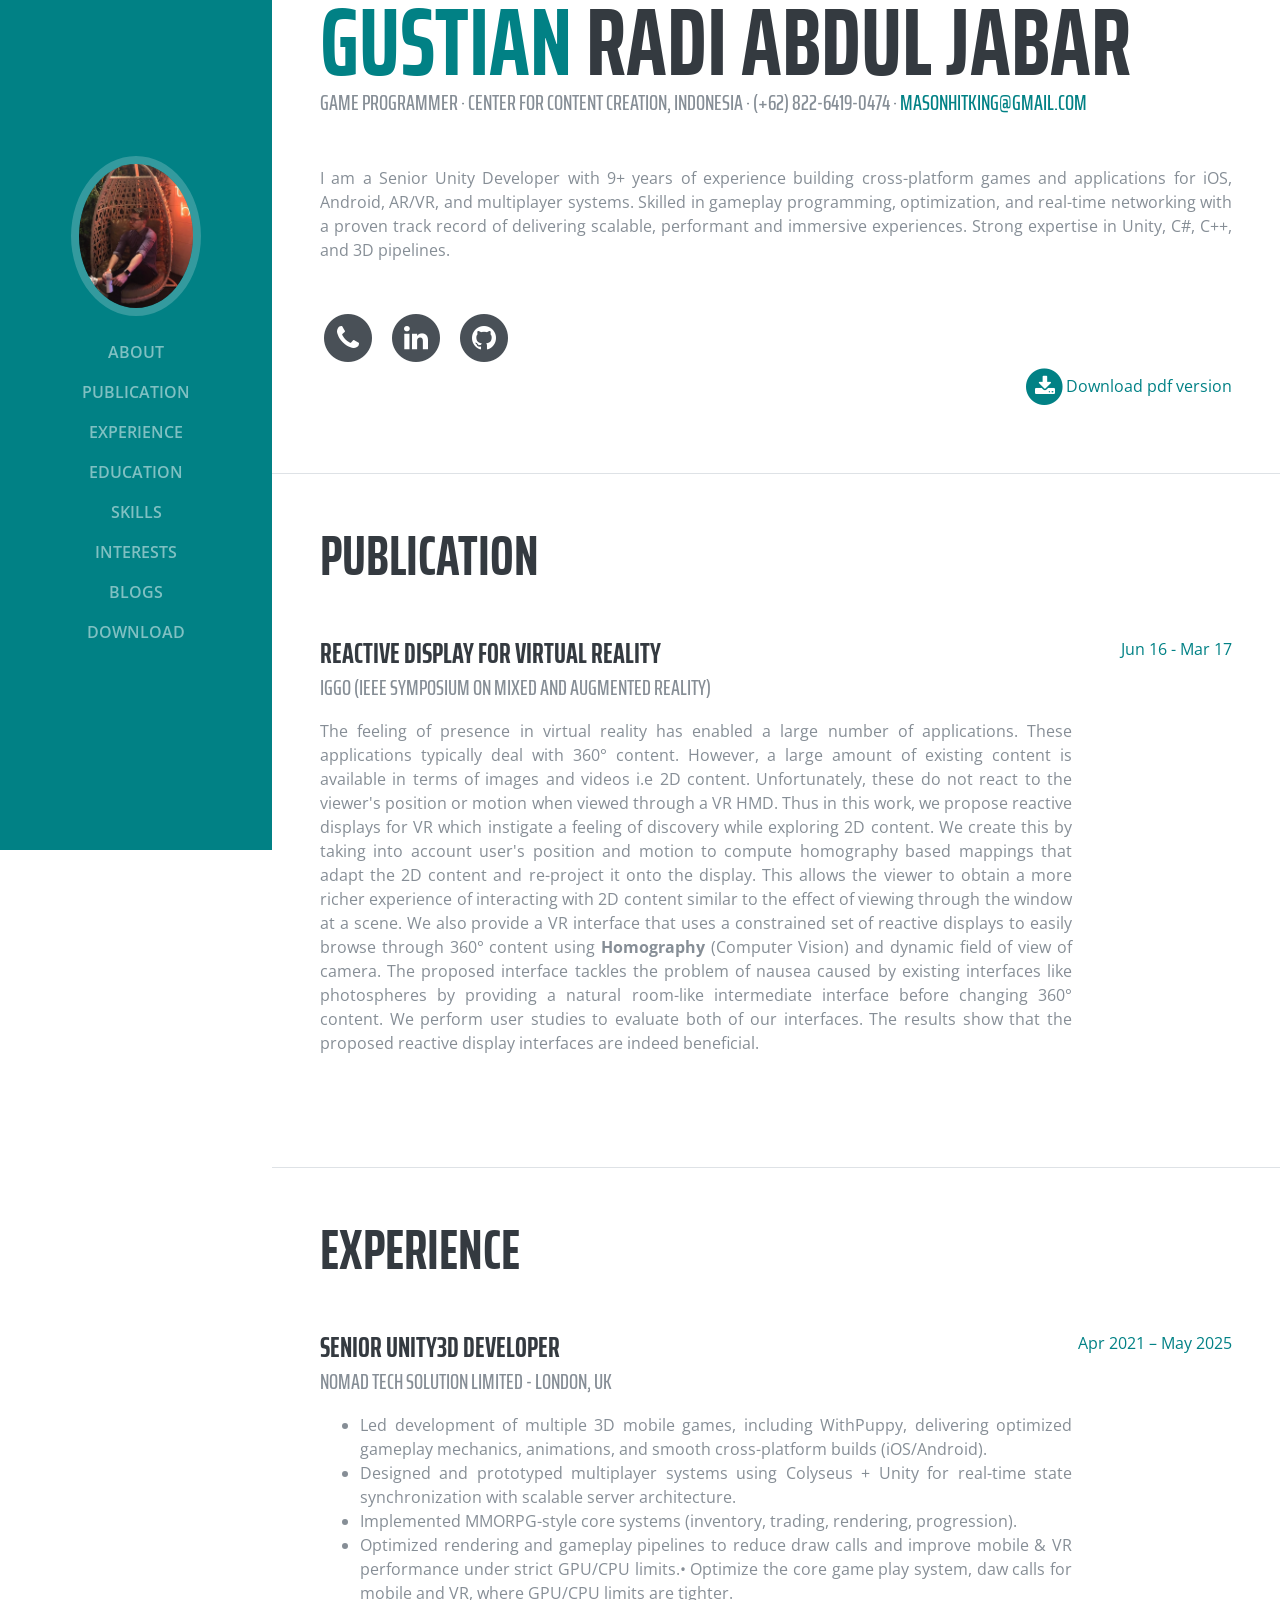
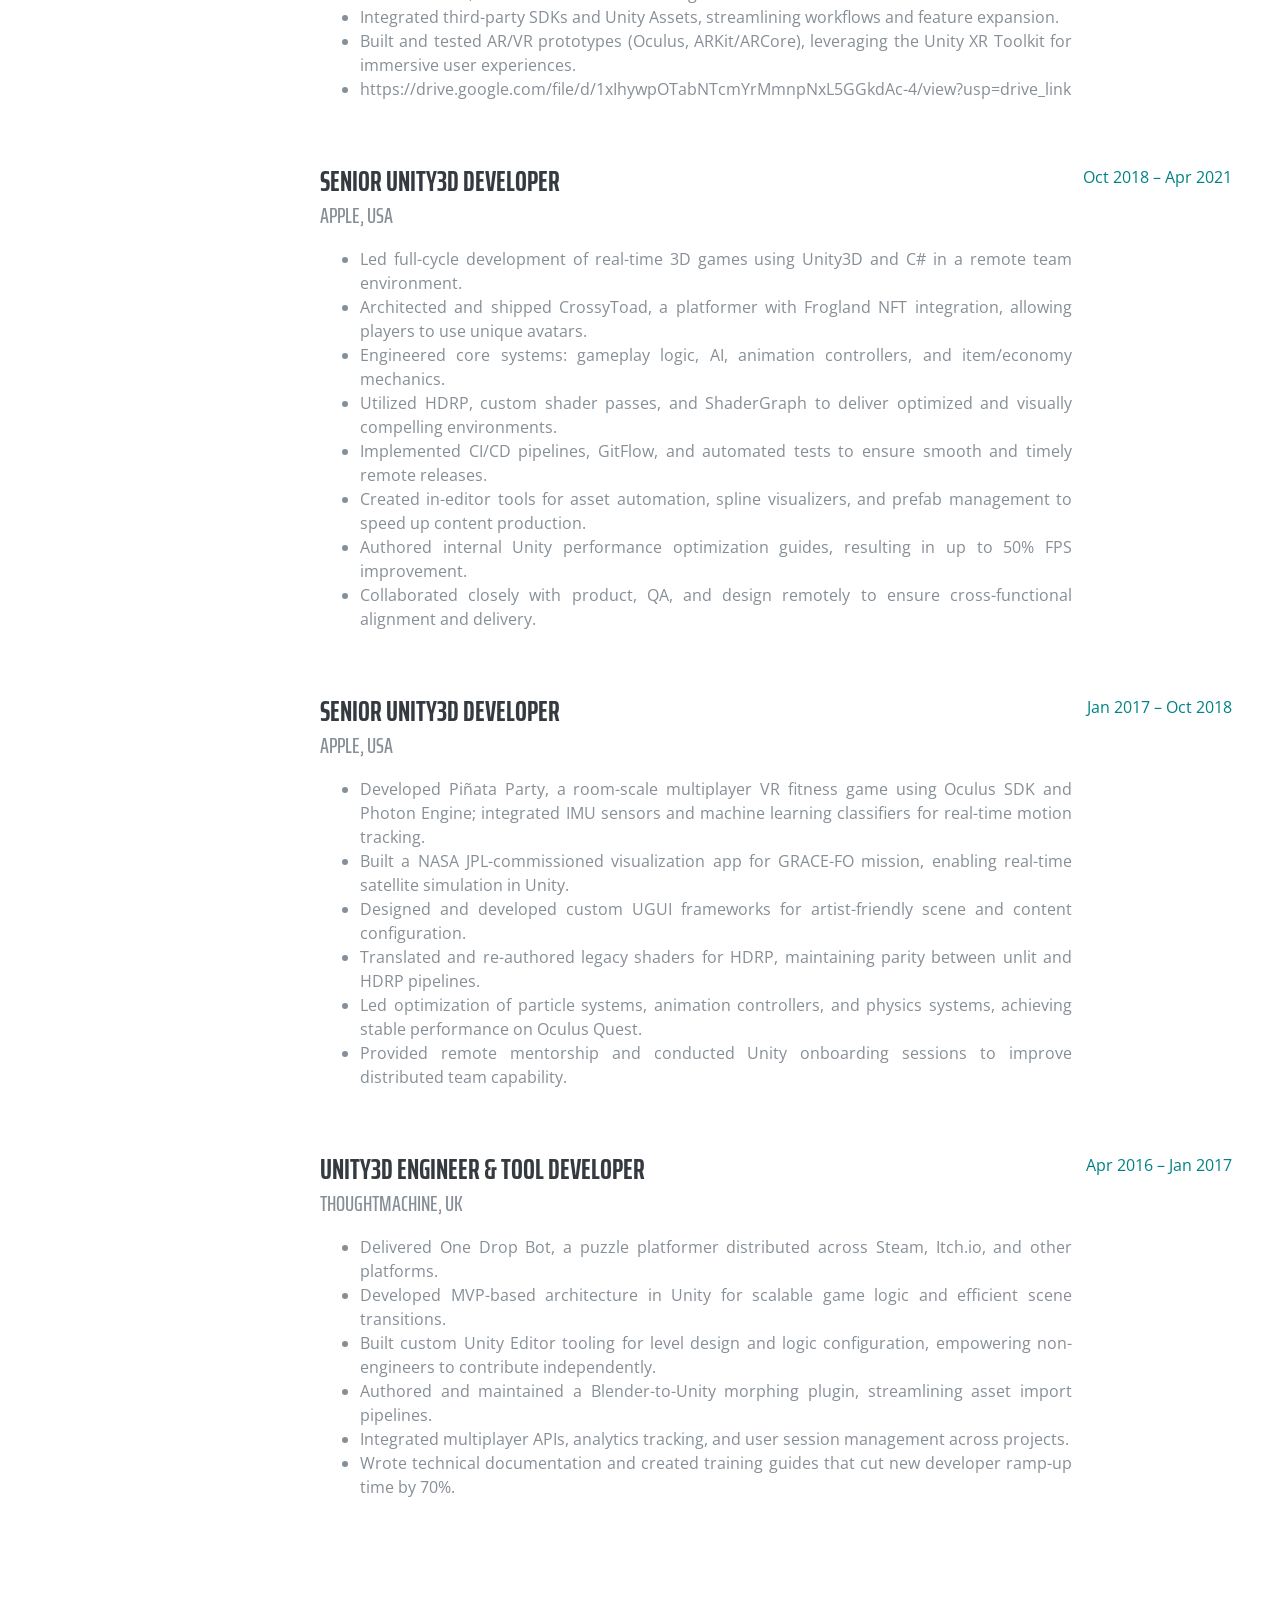
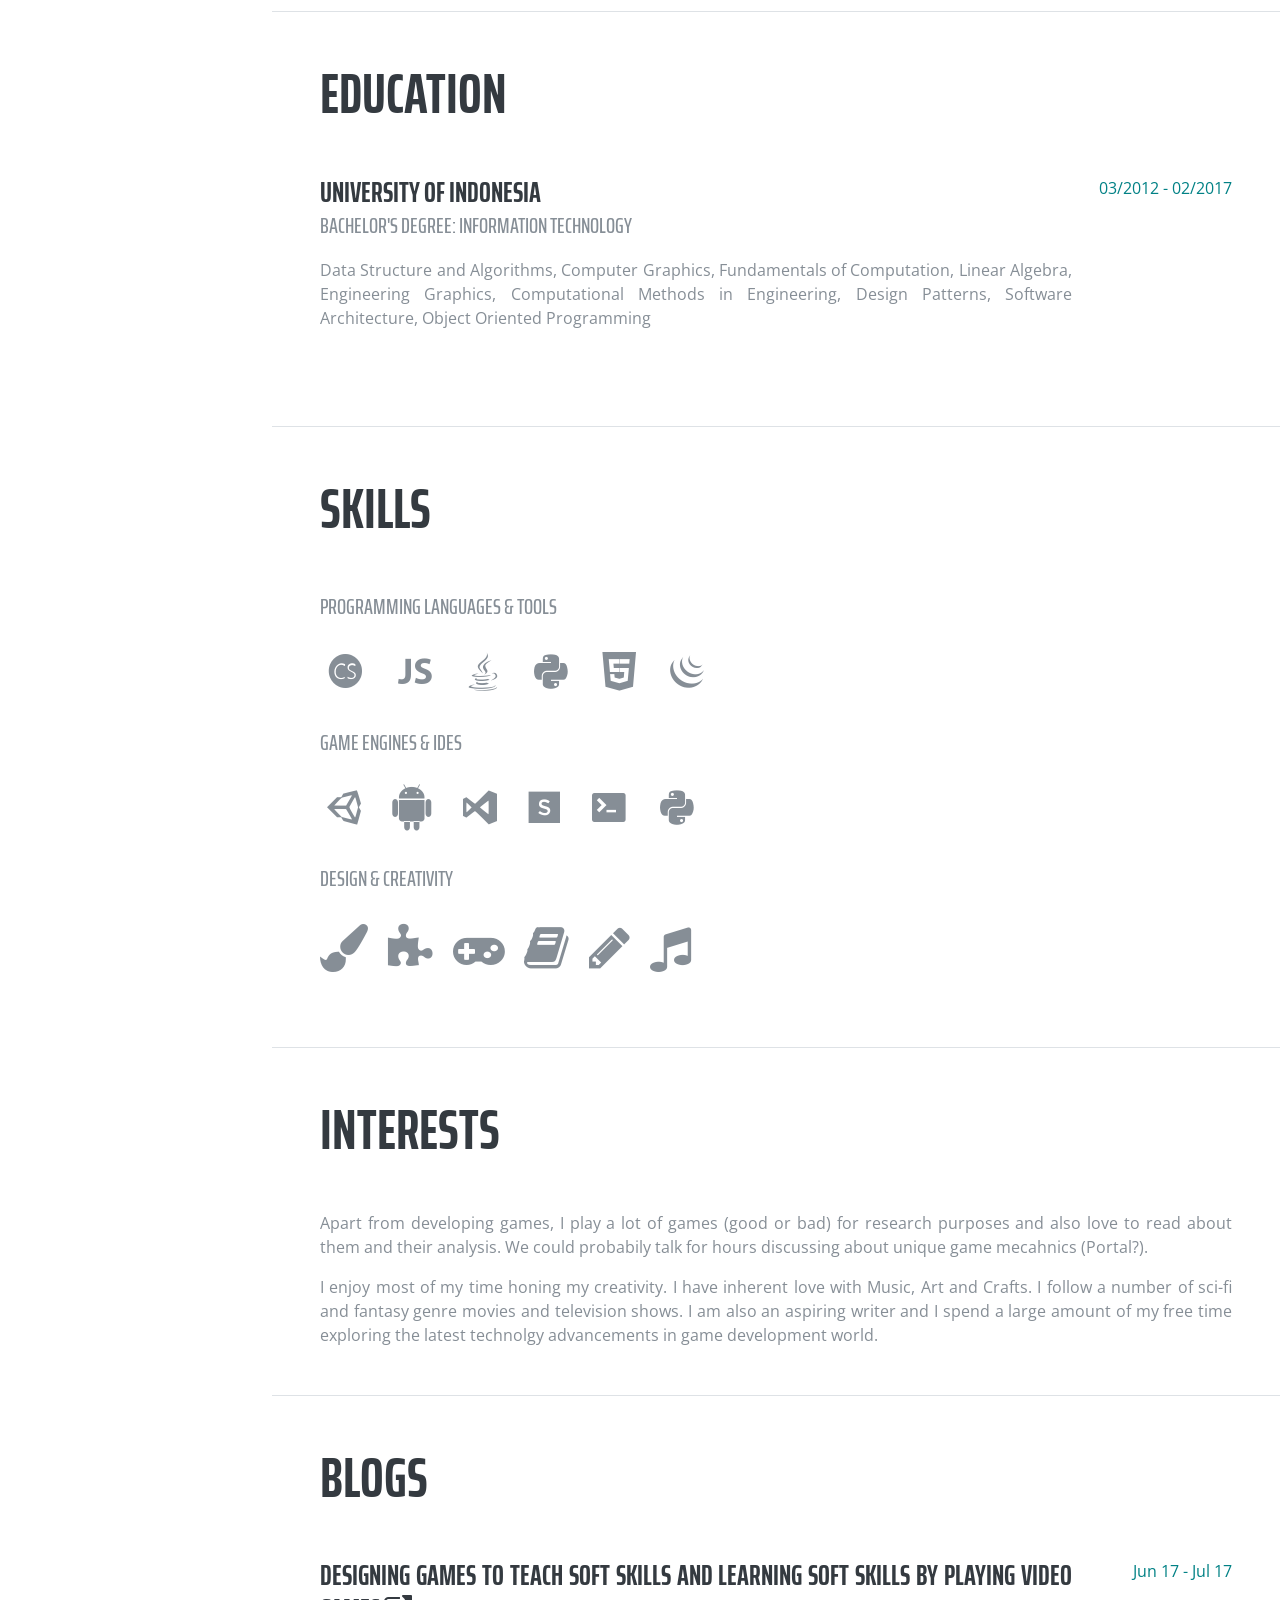
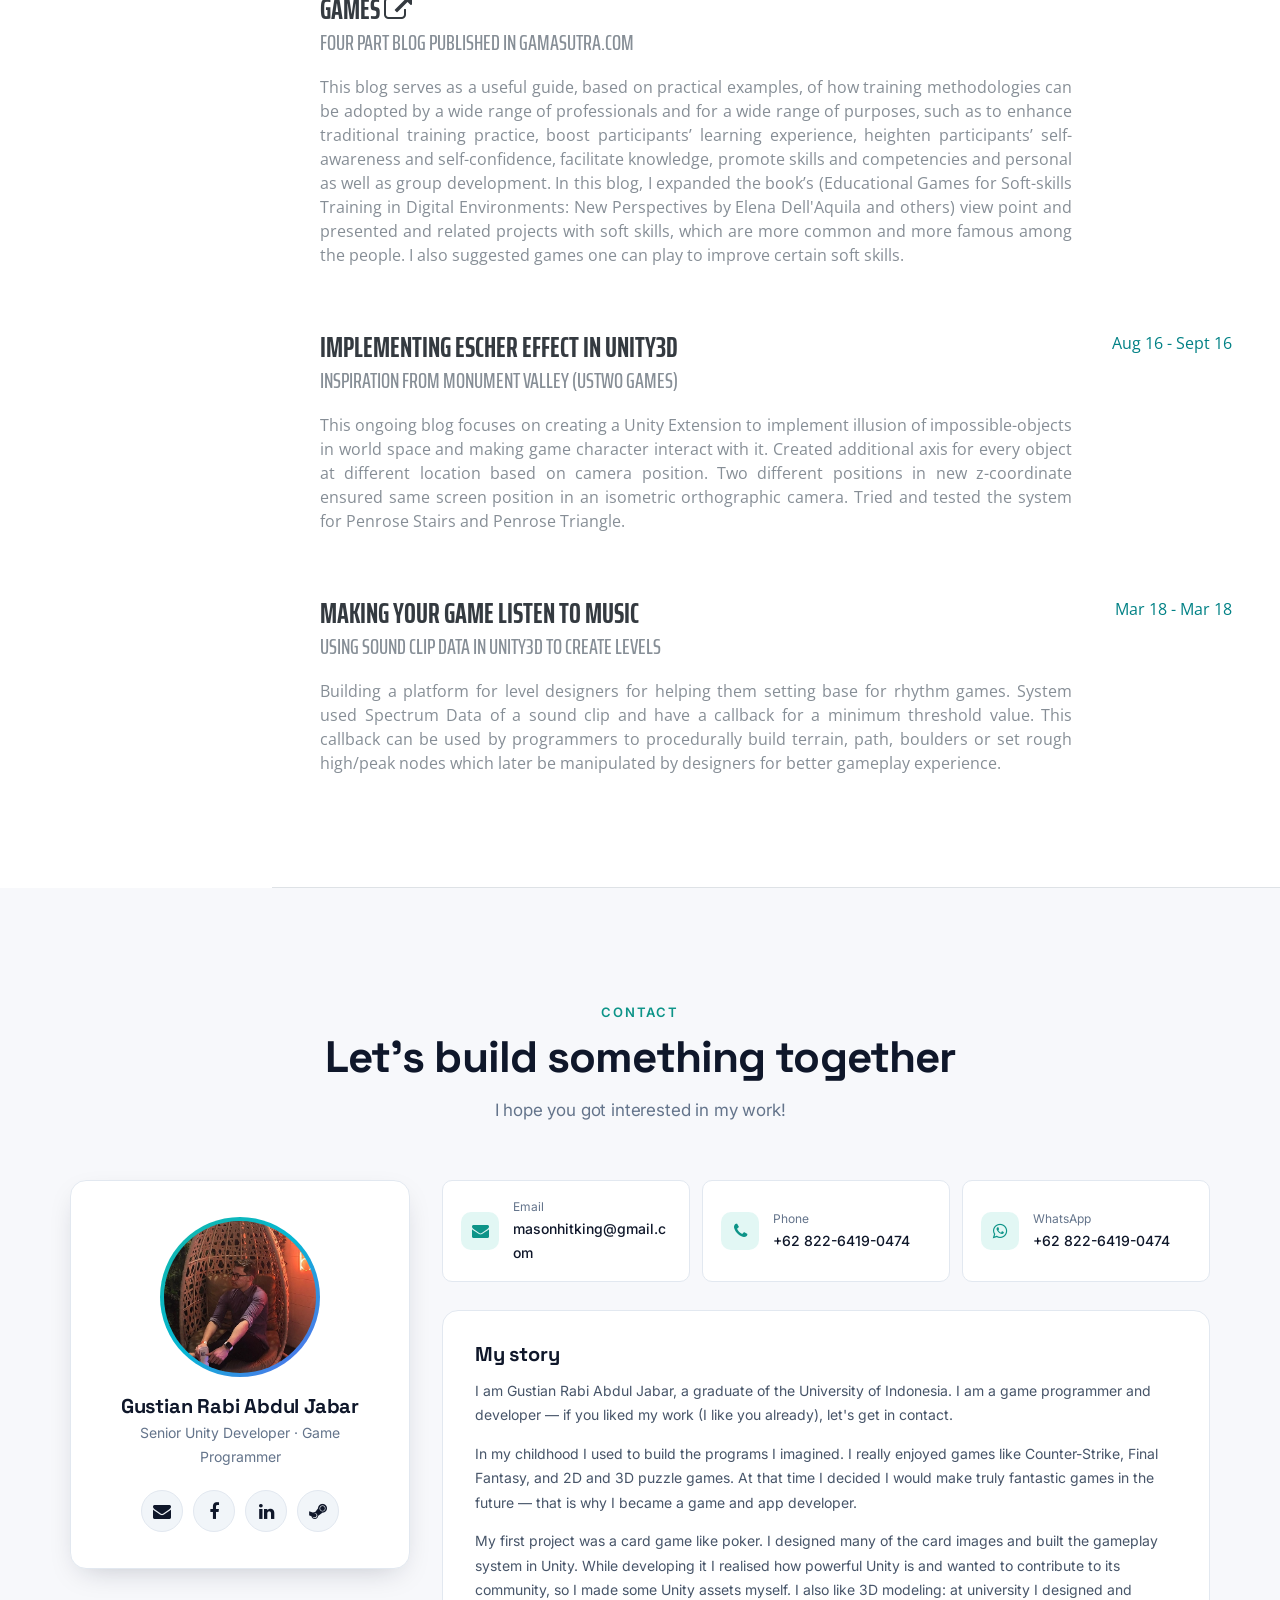
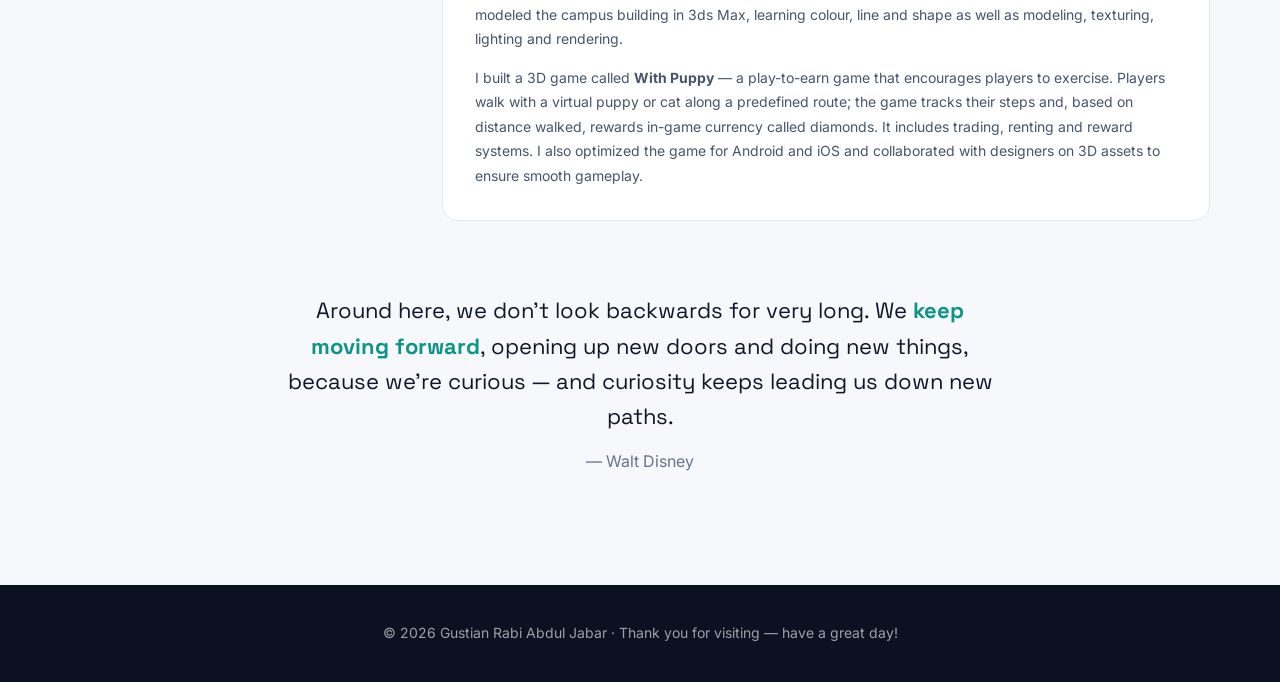
==== commit 127ffa27: "modified frontend" ====
--- a/index.html
+++ b/index.html
@@ -2,307 +2,286 @@
 <html lang="en">
 
 <head>
-
     <meta charset="utf-8">
-    <meta http-equiv="X-UA-Compatible" content="IE=edge">
     <meta name="viewport" content="width=device-width, initial-scale=1">
-    <meta name="description" content="Game Programmer, Designer and Developer Portfolio of Gustian Radi Abdul Jabar, University of Indonesia gradutate. Experienced in Unity3D, UnrealEngine, C#, C++, Js, Gameplay Prototyping, Android Programming, Shader and many more.">
+    <meta name="description" content="Game Programmer, Designer and Developer Portfolio of Gustian Rabi Abdul Jabar, University of Indonesia graduate. Experienced in Unity3D, Unreal Engine, C#, C++, JavaScript, gameplay prototyping, Android programming, shaders and more.">
     <meta name="author" content="Gustian Rabi Abdul Jabar, masonhitking@gmail.com">
-    <meta name="keywords" content="Game, Programmer, Gameplay, Developer, Indie, Designer, Designer, Portfolio, Unity, Unity3D, C#, C++,C,Python, Js, IIT, IITK, India, Indian, Institute of Technology, Kanpur, AR, Augmented, VR, Virtual, MR, Mixed, Reality, Homography, Google, Android, Carboard, Microsoft, Code.fun.do, Shader, Cg, HLSL, AI, 3D, 2D, Gustian">
+    <meta name="keywords" content="Game, Programmer, Gameplay, Developer, Indie, Designer, Portfolio, Unity, Unity3D, C#, C++, C, Python, JavaScript, AR, VR, MR, Augmented Reality, Virtual Reality, Mixed Reality, Homography, Android, Shader, Cg, HLSL, AI, 3D, 2D, Gustian">
+    <meta name="theme-color" content="#0b1120">
+    <meta name="google-site-verification" content="xDJyLqBjXRWvHO2nDuwWnZPF6ohX08uhF4eCDptAahg" />
+
+    <!-- Open Graph -->
+    <meta property="og:type" content="website">
+    <meta property="og:title" content="Gustian Rabi Abdul Jabar — Game Programmer">
+    <meta property="og:description" content="Senior Unity Developer building games for mobile, web and XR.">
     <meta property="og:image" content="img/neeraj.jpg">
-    <meta name="google-site-verification" content="xDJyLqBjXRWvHO2nDuwWnZPF6ohX08uhF4eCDptAahg" />
-
-    <title>Game Programmer Portfolio, Gustian Rabi Abdul Jabar</title>
+
+    <title>Gustian Rabi Abdul Jabar — Game Programmer Portfolio</title>
+
+    <link rel="icon" href="img/icon.ico">
+
+    <!-- Fonts -->
+    <link rel="preconnect" href="https://fonts.googleapis.com">
+    <link rel="preconnect" href="https://fonts.gstatic.com" crossorigin>
+    <link href="https://fonts.googleapis.com/css2?family=Inter:wght@400;500;600&family=Space+Grotesk:wght@500;600;700&display=swap" rel="stylesheet">
 
     <!-- Bootstrap Core CSS -->
     <link href="vendor/bootstrap/css/bootstrap.min.css" rel="stylesheet">
-
-    <!-- Custom Fonts -->
-    <link href="vendor/font-awesome/css/font-awesome.min.css" rel="stylesheet" type="text/css">
-    <link href="https://fonts.googleapis.com/css?family=Merriweather+Sans" rel="stylesheet" type='text/css'>
-    <link href="https://fonts.googleapis.com/css?family=Open+Sans" rel="stylesheet">
-    <link href='https://fonts.googleapis.com/css?family=Kaushan+Script' rel='stylesheet' type='text/css'>
-
+    <!-- Icons -->
+    <link href="vendor/font-awesome/css/font-awesome.min.css" rel="stylesheet">
     <!-- Theme CSS -->
     <link href="css/portfolio.min.css" rel="stylesheet">
-
-    <link rel="icon" href="img/icon.ico">
-
-    <!-- HTML5 Shim and Respond.js IE8 support of HTML5 elements and media queries -->
-    <!-- WARNING: Respond.js doesn't work if you view the page via file:// -->
-    <!--[if lt IE 9]>
-        <script src="https://oss.maxcdn.com/libs/html5shiv/3.7.0/html5shiv.js"></script>
-        <script src="https://oss.maxcdn.com/libs/respond.js/1.4.2/respond.min.js"></script>
-    <![endif]-->
-
+    <link href="css/modern.css" rel="stylesheet">
 </head>
 
 <body id="page-top" class="index">
 
     <!-- Navigation -->
-    <nav id="mainNav" class="navbar navbar-default navbar-custom navbar-fixed-top">
+    <nav id="mainNav" class="navbar navbar-default navbar-custom navbar-fixed-top" aria-label="Main">
         <div class="container">
-            <!-- Brand and toggle get grouped for better mobile display -->
             <div class="navbar-header page-scroll">
-                <button type="button" class="navbar-toggle" data-toggle="collapse" data-target="#bs-example-navbar-collapse-1">
-                    <span class="sr-only">Toggle navigation</span> Menu <i class="fa fa-bars"></i>
+                <button type="button" class="navbar-toggle" data-toggle="collapse" data-target="#main-navbar-collapse" aria-controls="main-navbar-collapse" aria-expanded="false">
+                    <span class="sr-only">Toggle navigation</span><i class="fa fa-bars" aria-hidden="true"></i>
                 </button>
-                <a class="navbar-brand page-scroll" href="#page-top">Gustian Rabi Abdul Jabar</a>
-            </div>
-
-            <!-- Collect the nav links, forms, and other content for toggling -->
-            <div class="collapse navbar-collapse" id="bs-example-navbar-collapse-1">
+                <a class="navbar-brand page-scroll" href="#page-top">Gustian<span class="brand-dot">.</span></a>
+            </div>
+
+            <div class="collapse navbar-collapse" id="main-navbar-collapse">
                 <ul class="nav navbar-nav navbar-right">
-                    <li class="hidden">
-                        <a href="#page-top"></a>
-                    </li>
-                    <li>
-                        <a class="page-scroll" href="#prologue">Prologue</a>
-                    </li>
-                    <li>
-                        <a class="page-scroll" href="#portfolio">Portfolio</a>
-                    </li>
-                    <li>
-                        <a class="page-scroll" href="#resume">Resume</a>
-                    </li>
-                    <li>
-                        <a class="page-scroll" href="#about">Contacts</a>
-                    </li>
+                    <li class="hidden"><a href="#page-top"></a></li>
+                    <li><a class="page-scroll" href="#prologue">About</a></li>
+                    <li><a class="page-scroll" href="#portfolio">Work</a></li>
+                    <li><a class="page-scroll" href="#resume">Resume</a></li>
+                    <li><a class="page-scroll" href="#about">Contact</a></li>
                 </ul>
             </div>
-            <!-- /.navbar-collapse -->
-        </div>
-        <!-- /.container-fluid -->
-    </nav>     
+        </div>
+    </nav>
+
     <!-- Loader -->
-    <div id="loader" class="fa-stack fa-4x" style="position: fixed; bottom: 0px; right: 0px;padding-bottom: 9%;padding-right: 16%;z-index: 1051;">
-        <i class="fa fa-gamepad fa-stack-1x text-primary"></i>
-        <i class="fa fa-circle-o-notch fa-stack-2x text-primary loader-spinner"></i>
+    <div id="loader" class="fa-stack" role="status" aria-label="Loading">
+        <i class="fa fa-gamepad fa-stack-1x"></i>
+        <i class="fa fa-circle-o-notch fa-stack-2x loader-spinner"></i>
     </div>
 
-    <!-- Header -->
-    <header style="height: 100vh">
+    <!-- Hero -->
+    <header class="hero">
         <div class="container">
-            <div class="intro-text">
-                <div class="intro-heading">Gustian Rabi Abdul Jabar</div>
-                <div class="intro-lead-in">Senior Unity Developer, GoodGame Studios</div>
-                <br>
-                <div class="intro-lead-in">Game Programmer and Game Designer</div>
-                <!-- <div class="intro-lead-in">(Looking for opportunities)</div> -->
-                <br>
-                <br>
-                <a href="#portfolio" class="page-scroll btn btn-xl">Check Portfolio!</a>
-            </div>
-        </div>
+            <div class="intro-text text-center">
+                <div class="hero-badge">
+                    <span class="pulse" aria-hidden="true"></span>
+                    Senior Unity Developer @ GoodGame Studios
+                </div>
+                <h1 class="intro-heading">Hi, I'm <span class="gradient-text">Gustian</span>.<br>I build games people love to play.</h1>
+                <p class="intro-lead-in">Game programmer and designer crafting gameplay systems, multiplayer experiences and polished mobile titles with Unity, C# and C++.</p>
+                <div class="hero-actions">
+                    <a href="#portfolio" class="page-scroll btn btn-xl">View my work <i class="fa fa-arrow-down" aria-hidden="true"></i></a>
+                    <a href="#about" class="page-scroll btn btn-ghost">Get in touch</a>
+                </div>
+                <div class="hero-stack" aria-label="Main technologies">
+                    <span><i class="fa fa-cube" aria-hidden="true"></i> Unity3D</span>
+                    <span><i class="fa fa-code" aria-hidden="true"></i> C# / C++</span>
+                    <span><i class="fa fa-gamepad" aria-hidden="true"></i> Unreal Engine</span>
+                    <span><i class="fa fa-mobile" aria-hidden="true"></i> Android &amp; iOS</span>
+                    <span><i class="fa fa-magic" aria-hidden="true"></i> Shaders</span>
+                </div>
+            </div>
+        </div>
+        <a href="#prologue" class="scroll-cue page-scroll" aria-label="Scroll to about section"></a>
     </header>
 
-    <!-- Prologue Section -->
-    <section id="prologue">
+    <main>
+        <!-- Prologue Section -->
+        <section id="prologue">
+            <div class="container">
+                <div class="text-center">
+                    <span class="section-eyebrow">Prologue</span>
+                    <h2 class="section-heading">A bit about me</h2>
+                    <h3 class="section-subheading">Welcome to my portfolio website.</h3>
+                </div>
+                <div class="feature-grid">
+                    <div class="feature-card reveal">
+                        <div class="feature-icon"><i class="fa fa-file-code-o" aria-hidden="true"></i></div>
+                        <h4>Technical Skills</h4>
+                        <div class="chips">
+                            <span class="chip">Unity3D</span>
+                            <span class="chip">Unreal Engine</span>
+                            <span class="chip">C#</span>
+                            <span class="chip">C++</span>
+                            <span class="chip">C</span>
+                            <span class="chip">ShaderLab</span>
+                            <span class="chip">Android Studio</span>
+                            <span class="chip">Java</span>
+                            <span class="chip">JavaScript</span>
+                            <span class="chip">TypeScript</span>
+                            <span class="chip">Python</span>
+                            <span class="chip">Node.js</span>
+                            <span class="chip">React Native</span>
+                        </div>
+                    </div>
+                    <div class="feature-card reveal">
+                        <div class="feature-icon"><i class="fa fa-graduation-cap" aria-hidden="true"></i></div>
+                        <h4>Education</h4>
+                        <p><strong>University of Indonesia</strong><br>Graduated with Excellent<br>Feb 2012 – Mar 2016</p>
+                    </div>
+                    <div class="feature-card reveal">
+                        <div class="feature-icon"><i class="fa fa-gears" aria-hidden="true"></i></div>
+                        <h4>Hobbies</h4>
+                        <div class="chips">
+                            <span class="chip">Science</span>
+                            <span class="chip">Anime</span>
+                            <span class="chip">Piano</span>
+                            <span class="chip">Guitar</span>
+                            <span class="chip">Games</span>
+                            <span class="chip">Arts &amp; Crafts</span>
+                            <span class="chip">Music</span>
+                            <span class="chip">Tennis</span>
+                        </div>
+                    </div>
+                </div>
+            </div>
+        </section>
+
+        <!-- Portfolio Grid Section -->
+        <section id="portfolio" class="bg-light-gray">
+            <div class="container">
+                <div class="text-center">
+                    <span class="section-eyebrow">Portfolio</span>
+                    <h2 class="section-heading">Selected work</h2>
+                    <h3 class="section-subheading">Professional and personal projects I was part of.</h3>
+                </div>
+                <!-- Cards are generated from js/projectInfo.js by js/projectModal.js -->
+                <div class="portfolio-grid">
+                    <div id="portfolio-element" class="portfolio-item reveal">
+                        <a id="" onclick="ShowProjectModal(id)" href="#portfolioModal" class="portfolio-link" data-toggle="modal">
+                            <div class="portfolio-hover">
+                                <div class="portfolio-hover-content">View project <i class="fa fa-arrow-right" aria-hidden="true"></i></div>
+                            </div>
+                            <img src="" class="img-responsive" alt="" loading="lazy">
+                        </a>
+                        <div class="portfolio-caption">
+                            <h4>Project Title</h4>
+                            <p>Project SubTitle</p>
+                        </div>
+                    </div>
+                </div>
+            </div>
+        </section>
+
+        <!-- Resume -->
+        <div class="resume-scroller" id="resume">
+            <iframe id="resume-iframe" title="Resume" src="resume/index.html" style="width: 100%; border: 0 !important;" onload="OnResumeIframeLoad()"></iframe>
+        </div>
+
+        <!-- Contact Section -->
+        <section id="about">
+            <div class="container">
+                <div class="text-center">
+                    <span class="section-eyebrow">Contact</span>
+                    <h2 class="section-heading">Let's build something together</h2>
+                    <h3 class="section-subheading">I hope you got interested in my work!</h3>
+                </div>
+
+                <div class="contact-layout">
+                    <aside class="profile-card reveal">
+                        <img src="img/neeraj.jpg" class="avatar" alt="Gustian Rabi Abdul Jabar, Game Programmer">
+                        <h4>Gustian Rabi Abdul Jabar</h4>
+                        <p class="role">Senior Unity Developer · Game Programmer</p>
+                        <ul class="social-buttons">
+                            <li><a href="mailto:masonhitking@gmail.com" aria-label="Email"><i class="fa fa-envelope" aria-hidden="true"></i></a></li>
+                            <li><a target="_blank" rel="noopener" href="https://www.facebook.com/" aria-label="Facebook"><i class="fa fa-facebook" aria-hidden="true"></i></a></li>
+                            <li><a target="_blank" rel="noopener" href="https://www.linkedin.com/in/gustian-4051bb271/" aria-label="LinkedIn"><i class="fa fa-linkedin" aria-hidden="true"></i></a></li>
+                            <li><a target="_blank" rel="noopener" href="https://steamcommunity.com/" aria-label="Steam"><i class="fa fa-steam" aria-hidden="true"></i></a></li>
+                        </ul>
+                    </aside>
+
+                    <div class="reveal">
+                        <div class="contact-list">
+                            <a class="contact-item" href="mailto:masonhitking@gmail.com">
+                                <i class="fa fa-envelope" aria-hidden="true"></i>
+                                <span><small>Email</small>masonhitking@gmail.com</span>
+                            </a>
+                            <a class="contact-item" href="tel:+6282264190474">
+                                <i class="fa fa-phone" aria-hidden="true"></i>
+                                <span><small>Phone</small>+62 822-6419-0474</span>
+                            </a>
+                            <a class="contact-item" target="_blank" rel="noopener" href="https://wa.me/6282264190474">
+                                <i class="fa fa-whatsapp" aria-hidden="true"></i>
+                                <span><small>WhatsApp</small>+62 822-6419-0474</span>
+                            </a>
+                        </div>
+
+                        <div class="bio">
+                            <h4>My story</h4>
+                            <p>I am Gustian Rabi Abdul Jabar, a graduate of the University of Indonesia. I am a game programmer and developer — if you liked my work (I like you already), let's get in contact.</p>
+                            <p>In my childhood I used to build the programs I imagined. I really enjoyed games like Counter-Strike, Final Fantasy, and 2D and 3D puzzle games. At that time I decided I would make truly fantastic games in the future — that is why I became a game and app developer.</p>
+                            <p>My first project was a card game like poker. I designed many of the card images and built the gameplay system in Unity. While developing it I realised how powerful Unity is and wanted to contribute to its community, so I made some Unity assets myself. I also like 3D modeling: at university I designed and modeled the campus building in 3ds Max, learning colour, line and shape as well as modeling, texturing, lighting and rendering.</p>
+                            <p>I built a 3D game called <strong>With Puppy</strong> — a play-to-earn game that encourages players to exercise. Players walk with a virtual puppy or cat along a predefined route; the game tracks their steps and, based on distance walked, rewards in-game currency called diamonds. It includes trading, renting and reward systems. I also optimized the game for Android and iOS and collaborated with designers on 3D assets to ensure smooth gameplay.</p>
+                        </div>
+                    </div>
+                </div>
+
+                <figure class="quote reveal">
+                    <blockquote>Around here, we don't look backwards for very long. We <strong>keep moving forward</strong>, opening up new doors and doing new things, because we're curious — and curiosity keeps leading us down new paths.</blockquote>
+                    <cite>Walt Disney</cite>
+                </figure>
+            </div>
+        </section>
+    </main>
+
+    <footer class="site-footer">
         <div class="container">
-            <div class="row">
-                <div class="col-lg-12 text-center">
-                    <h2 class="section-heading">Prologue</h2>
-                    <h3 class="section-subheading text-muted">Welcome to my portfolio website.</h3>
-                </div>
-            </div>
-            <div class="row text-center">
-                <div class="col-md-4">
-                    <span class="fa-stack fa-4x">
-                        <i class="fa fa-circle fa-stack-2x text-primary"></i>
-                        <i class="fa fa-file-code-o fa-stack-1x fa-inverse"></i>
-                    </span>
-                    <h4 class="prologue-heading">Technical Skills</h4>
-                    <p class="text-muted">Unity3D, UnrealEngine, C#, C++, C, Shader Lab: Android Studios, java, javascript, Typecript, python, Node.js, ReactNative</p>
-                </div>
-                <div class="col-md-4">
-                    <span class="fa-stack fa-4x">
-                        <i class="fa fa-circle fa-stack-2x text-primary"></i>
-                        <i class="fa fa-graduation-cap fa-stack-1x fa-inverse"></i>
-                    </span>
-                    <h4 class="prologue-heading">Education</h4>
-                    <p class="text-muted">University of Indonesia - Excellent, Indonesia <br>Feb 2012-Mar 2016</p>
-                </div>
-                <div class="col-md-4">
-                    <span class="fa-stack fa-4x">
-                        <i class="fa fa-circle fa-stack-2x text-primary"></i>
-                        <i class="fa fa-gears fa-stack-1x fa-inverse"></i>
-                    </span>
-                    <h4 class="prologue-heading">Hobbies</h4>
-                    <p class="text-muted">Science, Anime, Piano, Guitar, Games, Arts and Craft, Music, Tennis.</p>
-                </div>
-            </div>
-        </div>
-    </section>
-
-    <!-- Portfolio Grid Section -->
-    <section id="portfolio" class="bg-light-gray">
-        <div class="container">
-            <div class="row">
-                <div class="col-lg-12 text-center">
-                    <h2 class="section-heading">Portfolio</h2>
-                    <h3 class="section-subheading text-muted">Profesional and Personal Projects I was part of.</h3>
-                </div>
-            </div>
-            <div class="row">
-                <div id="portfolio-element" class="col-md-4 col-sm-6 portfolio-item">
-                    <a id="" onclick="ShowProjectModal(id)" href="#portfolioModal" class="portfolio-link" data-toggle="modal">
-                        <div class="portfolio-hover">
-                            <div class="portfolio-hover-content">
-                                <i class="fa fa-plus fa-3x"></i>
-                            </div>
-                        </div>
-                        <img src="" class="img-responsive portfolio-img-heightfix" alt="">
-                    </a>
-                    <div class="portfolio-caption">
-                        <h4>Project Title</h4>
-                        <p class="text-muted">Project SubTitle</p>
-                    </div>
-                </div>
-            </div>
-        </div>
-    </section>
-
-    <!-- Resume -->
-    <div class="resume-scroller" id="resume">
-        <iframe id="resume-iframe" src="resume/index.html" style="width: 100%;border: 0!important;" onload="OnResumeIframeLoad()" ></iframe>
-    </div>
-
-    <!-- Blogs Section -->
-    <!-- <section id="blogs" class="bg-light-gray" style="padding: 100px 0">
-        <div class="container">
-            <div class="row">
-                <div class="col-lg-12 text-center">
-                    <h2 class="section-heading">Artworks and Short Stories</h2>
-                    <h3 class="section-subheading text-muted">Coming Soon...</h3>
-                </div>
-            </div>
-        </div>
-    </section> -->
-
-    <!-- About Section -->
-    <section id="about" style="padding: 100px 0">
-        <div class="container">
-            <div class="row">
-                <div class="col-lg-12 text-center">
-                    <h2 class="section-heading">Contacts</h2>
-                    <h3 class="section-subheading text-muted">I hope you got interested in my works!</h3>
-                </div>
-            </div>
-            <div class="row">
-                <div class="col-sm-4">
-                    <div class="team-member">
-                        <img src="img/neeraj.jpg" class="img-responsive img-circle" alt="Neeraj Thakur, Game Programmer" title="Neeraj Thakur">
-                        <h4>Gustian Rabi Abdul Jabar</h4>
-                        <p class="text-muted">Game Programmer</p>
-                        <ul class="list-inline social-buttons">
-                            <li><a href="mailto:masonhitking@gmail.com"><i class="fa fa-envelope"></i></a>
-                            </li>
-                            <li><a target="_blank" href="https://www.facebook.com/NrjNicks"><i class="fa fa-facebook"></i></a>
-                            </li>
-                            <li><a target="_blank" href="https://www.linkedin.com/in/nrjnicks"><i class="fa fa-linkedin"></i></a>
-                            </li>
-                            <li><a target="_blank" href="https://steamcommunity.com/id/nrjnicks/"><i class="fa fa-steam"></i></a>
-                            </li>
-                        </ul>
-                    </div>
-                </div>
-                <div class="col-sm-8">
-                    <p class="text-muted text-justify">I am Gustian Rabi Abdul Jabar, graduate from University of Indonesia. I am a game programmer and developer; If you liked my work (I like you already), let's get in contact.<br><br>
-                    <a href="mailto:masonhitking@gmail.com"><span class="fa-stack fa-2x">
-                        <i class="fa fa-circle fa-stack-2x text-primary"></i>
-                        <i class="fa fa-envelope fa-stack-1x fa-inverse"></i>
-                    </span> masonhitking@gmail.com</a>
-                    <br>
-                    <a href="tel:+919795694418"><span class="fa-stack fa-2x">
-                        <i class="fa fa-circle fa-stack-2x text-primary"></i>
-                        <i class="fa fa-phone fa-stack-1x fa-inverse"></i>
-                    </span>+62 822-6419-0474</a>
-                    <br>
-                    <a target="_blank" href="https://api.whatsapp.com/send?phone=919795694418"><span class="fa-stack fa-2x">
-                            <i class="fa fa-circle fa-stack-2x text-primary"></i>
-                            <i class="fa fa-whatsapp fa-stack-1x fa-inverse"></i>
-                        </span>+62 822-6419-0474</a>
-                    <br><br>In my childhood I used to make program that I thought. I am really enjoy the games like
-                            Count strike, Final fantasy and puzzle 2D and three Dimensional games.
-                            At that time I decided that I would make a real fantastic games in the future. That is why I became a game and app developer.
-                            My first project is card style games like porker. I designed a lot of card image and make game play system using unity. In the developing of project I felt the unity is power tools and I wanted to contribute the unity community. So I made some unity assets self.I also like three-dimensional modeling. In the university period I designed and modeled the university building using three dimensional MAX program. I learned colour and line shape and method that how to modeling,texturing, lighting and rendering.
-                            I made a real 3D game called with puppy 1year ago.It is play to earn style game to encourage the player to exercise. Player walk with the virtual puppy and cat along a predefined route. game tracks their steps and base on distance walked, players earn in-game currency call diamonds which can be purchased. There are several systems like the trade system, rending system, reward system etc.
-                            I also optimized the game for Android and IOS collaborated with designers on 3D assets and ensure a smooth game play.
-                    </p>
-                </div>
-            </div>
-            <br>
-            <div class="row">
-                <div class="col-lg-8 col-lg-offset-2 text-center">
-                    <p class="large text-muted">Around here, we don't look backwards for very long. We <b>KEEP MOVING FORWARD</b>, opening up new doors and doing new things because we're curious and curiosity keeps leading us down new paths</p> 
-                    <p class="large text-muted" style="text-align: right"><i>-Walter E. Disney</i></p>
-                </div>
-            </div>
-        </div>
-    </section>
-
-    <footer>
-        <p class="text-muted"><i>Thankyou for visiting my portfolio.<br>I hope you have a great day!</i></p>
+            <p>© <span id="year">2026</span> Gustian Rabi Abdul Jabar · Thank you for visiting — have a great day!</p>
+        </div>
     </footer>
 
-    <!-- Use the modals below to showcase details about your portfolio projects! -->
-    <!-- Portfolio Modals -->
-    <div class="portfolio-modal modal fade" id="portfolioModal" tabindex="-1" role="dialog" aria-hidden="true" style="display: none;">
+    <!-- Portfolio Modal (filled in by js/projectModal.js) -->
+    <div class="portfolio-modal modal fade" id="portfolioModal" tabindex="-1" role="dialog" aria-hidden="true" aria-labelledby="modal-projectname" style="display: none;">
         <div class="modal-dialog">
             <div class="modal-content">
-                <div onclick="ResetModalParams()" class="close-modal" data-dismiss="modal">
+                <div onclick="ResetModalParams()" class="close-modal" data-dismiss="modal" role="button" aria-label="Close project">
                     <div class="lr"><div class="rl"></div></div>
                 </div>
                 <div class="container">
                     <div class="row">
                         <div class="col-lg-8 col-lg-offset-2">
                             <div class="modal-body">
-                                <!-- Project Details Go Here -->
                                 <h2><span id="modal-projectname">Project Name</span></h2>
-                                <p class="item-intro text-muted"><span id="modal-projectsmalldescription">Small Desc</span></p>
-                                <iframe id="modal-videoiframe" width="560" height="315" src="" frameborder="0" allow="autoplay; encrypted-media" allowfullscreen></iframe>
-                                <br><br><br>
-                                <!-- Portfolio Corousel Go Here -->
-                                <div class="container" style="width: 100%;padding: 0%"> 
-                                    <div id="portfolio-carousel" class="carousel slide" data-ride="carousel">
-                                        <!-- Indicators -->
-                                        <ol class="carousel-indicators">
-                                            <li id="portfolio-carousel-indicator" data-target="#portfolio-carousel" class="active" data-slide-to="0"></li>
-                                        </ol>
-                                    
-                                        <!-- Wrapper for slides -->
-                                        <div class="carousel-inner">
-                                            <div id="portfolio-carousel-inner" class="item active">
-                                                <img src="" style="width: 100%; margin: 0%;">
-                                            </div>
+                                <p class="item-intro"><span id="modal-projectsmalldescription">Small Desc</span></p>
+                                <iframe id="modal-videoiframe" title="Project video" src="" frameborder="0" allow="autoplay; encrypted-media" allowfullscreen></iframe>
+
+                                <div id="portfolio-carousel" class="carousel slide" data-ride="carousel">
+                                    <ol class="carousel-indicators">
+                                        <li id="portfolio-carousel-indicator" data-target="#portfolio-carousel" class="active" data-slide-to="0"></li>
+                                    </ol>
+                                    <div class="carousel-inner">
+                                        <div id="portfolio-carousel-inner" class="item active">
+                                            <img src="" alt="Project screenshot" style="width: 100%;">
                                         </div>
-                                    
-                                        <!-- Left and right controls -->
-                                        <a class="left carousel-control" href="#portfolio-carousel" data-slide="prev">
-                                            <span class="glyphicon glyphicon-chevron-left"></span>
-                                            <span class="sr-only">Previous</span>
-                                        </a>
-                                        <a class="right carousel-control" href="#portfolio-carousel" data-slide="next">
-                                            <span class="glyphicon glyphicon-chevron-right"></span>
-                                            <span class="sr-only">Next</span>
-                                        </a>
                                     </div>
+                                    <a class="left carousel-control" href="#portfolio-carousel" data-slide="prev">
+                                        <span class="glyphicon glyphicon-chevron-left" aria-hidden="true"></span>
+                                        <span class="sr-only">Previous</span>
+                                    </a>
+                                    <a class="right carousel-control" href="#portfolio-carousel" data-slide="next">
+                                        <span class="glyphicon glyphicon-chevron-right" aria-hidden="true"></span>
+                                        <span class="sr-only">Next</span>
+                                    </a>
                                 </div>
-                                <br><br><br>
-                                <div id="modal-projectlargedescription" class="text-justify">
+
+                                <div id="modal-projectlargedescription">
                                     <p>Information goes here</p>
                                 </div>
-                                <br>
-                                <a id="modal-downloadlink" type="button" target="_blank" class="btn btn-xl"><i class="fa fa-link"></i>  Download Link</a>
-                                <br><br>
-                                <div>
-                                <button onclick="ShowPreviousProjectModal()" type="button" class="btn btn-primary" style="float: left;"><i class="fa fa-arrow-left"></i> Previous Project</button>
-                                <button onclick="ShowNextProjectModal()" type="button" class="btn btn-primary" style="float: right;">Next Project <i class="fa fa-arrow-right"></i></button>
+
+                                <p style="margin-top: 32px;">
+                                    <a id="modal-downloadlink" target="_blank" rel="noopener" class="btn btn-xl"><i class="fa fa-link" aria-hidden="true"></i> Download link</a>
+                                </p>
+
+                                <div class="modal-nav">
+                                    <button onclick="ShowPreviousProjectModal()" type="button" class="btn btn-primary"><i class="fa fa-arrow-left" aria-hidden="true"></i> Previous project</button>
+                                    <button onclick="ShowNextProjectModal()" type="button" class="btn btn-primary">Next project <i class="fa fa-arrow-right" aria-hidden="true"></i></button>
                                 </div>
-                                <br><br>
-                                <div>
-                                    <button onclick="ResetModalParams()" type="button" class="btn page-scroll" data-dismiss="modal"><i class="fa fa-times"></i> Close Project</button>
-                                </div>
+                                <button onclick="ResetModalParams()" type="button" class="btn modal-close-btn" data-dismiss="modal"><i class="fa fa-times" aria-hidden="true"></i> Close project</button>
                             </div>
                         </div>
                     </div>
@@ -311,29 +290,39 @@
         </div>
     </div>
 
-    
     <!-- jQuery -->
     <script src="vendor/jquery/jquery.min.js"></script>
-
     <!-- Bootstrap Core JavaScript -->
     <script src="vendor/bootstrap/js/bootstrap.min.js"></script>
-
     <!-- Plugin JavaScript -->
     <script src="https://cdnjs.cloudflare.com/ajax/libs/jquery-easing/1.3/jquery.easing.min.js"></script>
-
-    <!-- Contact Form JavaScript -->
-    <script src="js/jqBootstrapValidation.js"></script>
-
     <!-- Theme JavaScript -->
     <script src="js/portfolio.min.js"></script>
-
     <!-- Project Info JavaScript -->
     <script src="js/projectInfo.js"></script>
     <script src="js/projectModal.js"></script>
-
     <!-- Resume Height JavaScript -->
     <script src="resume/js/resumeHeight.js"></script>
 
+    <script>
+        // Footer year
+        document.getElementById('year').textContent = new Date().getFullYear();
+
+        // Fade sections in as they scroll into view
+        (function () {
+            if (!('IntersectionObserver' in window)) return;
+            document.documentElement.classList.add('js-reveal');
+            var observer = new IntersectionObserver(function (entries) {
+                entries.forEach(function (entry) {
+                    if (entry.isIntersecting) {
+                        entry.target.classList.add('is-visible');
+                        observer.unobserve(entry.target);
+                    }
+                });
+            }, { threshold: 0.12, rootMargin: '0px 0px -40px 0px' });
+            document.querySelectorAll('.reveal').forEach(function (el) { observer.observe(el); });
+        })();
+    </script>
 </body>
 
 </html>
--- a/css/modern.css
+++ b/css/modern.css
@@ -0,0 +1,645 @@
+/* Modern theme layer — loaded after portfolio.min.css and overrides it */
+
+:root {
+    --bg: #f7f8fb;
+    --surface: #ffffff;
+    --ink: #0f172a;
+    --ink-soft: #475569;
+    --ink-muted: #64748b;
+    --line: #e2e8f0;
+    --dark: #0b1120;
+    --dark-2: #111a2e;
+    --accent: #0d9488;
+    --accent-2: #22d3ee;
+    --accent-grad: linear-gradient(135deg, #14b8a6 0%, #06b6d4 50%, #6366f1 100%);
+    --radius: 16px;
+    --radius-sm: 10px;
+    --shadow-sm: 0 1px 2px rgba(15, 23, 42, .06), 0 1px 3px rgba(15, 23, 42, .08);
+    --shadow: 0 10px 30px -12px rgba(15, 23, 42, .25);
+    --shadow-lg: 0 24px 50px -20px rgba(15, 23, 42, .45);
+    --font-body: "Inter", system-ui, -apple-system, "Segoe UI", Roboto, sans-serif;
+    --font-head: "Space Grotesk", "Inter", system-ui, sans-serif;
+}
+
+html { scroll-behavior: smooth; }
+
+body {
+    background: var(--bg);
+    color: var(--ink-soft);
+    font-family: var(--font-body);
+    font-size: 16px;
+    line-height: 1.7;
+    -webkit-font-smoothing: antialiased;
+}
+
+h1, h2, h3, h4, h5, h6,
+.btn-primary, .btn-xl {
+    font-family: var(--font-head);
+    text-transform: none;
+    letter-spacing: -.01em;
+    color: var(--ink);
+}
+
+a, .text-primary { color: var(--accent); }
+a:hover, a:focus { color: #0f766e; text-decoration: none; }
+.text-muted { color: var(--ink-muted); }
+
+::selection { background: rgba(20, 184, 166, .25); }
+
+.gradient-text {
+    background: var(--accent-grad);
+    -webkit-background-clip: text;
+    background-clip: text;
+    color: transparent;
+}
+
+/* ---------- Buttons ---------- */
+.btn-xl, .btn-primary, .btn-ghost {
+    display: inline-flex;
+    align-items: center;
+    gap: .6em;
+    border: 0;
+    border-radius: 999px;
+    font-weight: 600;
+    transition: transform .2s ease, box-shadow .2s ease, background .2s ease;
+}
+.btn-xl {
+    padding: 14px 30px;
+    font-size: 16px;
+    color: #fff;
+    background: var(--accent-grad);
+    box-shadow: 0 10px 25px -10px rgba(6, 182, 212, .7);
+}
+.btn-xl:hover, .btn-xl:focus, .btn-xl:active, .btn-xl.active {
+    color: #fff;
+    background: var(--accent-grad);
+    transform: translateY(-2px);
+    box-shadow: 0 14px 30px -10px rgba(6, 182, 212, .85);
+}
+.btn-primary {
+    padding: 10px 20px;
+    background: var(--ink);
+    color: #fff;
+}
+.btn-primary:hover, .btn-primary:focus, .btn-primary:active, .btn-primary.active {
+    background: var(--accent);
+    color: #fff;
+    transform: translateY(-1px);
+}
+.btn-ghost {
+    padding: 13px 28px;
+    font-size: 16px;
+    color: #fff;
+    background: rgba(255, 255, 255, .08);
+    border: 1px solid rgba(255, 255, 255, .25);
+    backdrop-filter: blur(6px);
+}
+.btn-ghost:hover, .btn-ghost:focus {
+    color: #fff;
+    background: rgba(255, 255, 255, .16);
+    transform: translateY(-2px);
+}
+.btn:focus-visible, a:focus-visible, button:focus-visible {
+    outline: 2px solid var(--accent-2);
+    outline-offset: 3px;
+}
+
+/* ---------- Navbar ---------- */
+.navbar-custom {
+    background: transparent;
+    border: 0;
+    padding: 18px 0;
+    transition: padding .3s ease, background .3s ease, box-shadow .3s ease;
+}
+.navbar-custom.affix {
+    background: rgba(11, 17, 32, .78);
+    backdrop-filter: saturate(160%) blur(14px);
+    -webkit-backdrop-filter: saturate(160%) blur(14px);
+    box-shadow: 0 1px 0 rgba(255, 255, 255, .06);
+    padding: 8px 0;
+}
+.navbar-custom .navbar-brand,
+.navbar-custom.affix .navbar-brand {
+    font-family: var(--font-head);
+    font-weight: 700;
+    font-size: 20px;
+    color: #fff;
+    letter-spacing: -.01em;
+}
+.navbar-custom .navbar-brand .brand-dot { color: var(--accent-2); }
+.navbar-custom .navbar-brand:hover,
+.navbar-custom .navbar-brand:focus { color: #fff; }
+.navbar-custom .nav li a {
+    font-family: var(--font-body);
+    text-transform: none;
+    letter-spacing: 0;
+    font-size: 15px;
+    font-weight: 500;
+    color: rgba(255, 255, 255, .8);
+    border-radius: 999px;
+    margin: 0 2px;
+    padding-top: 8px;
+    padding-bottom: 8px;
+}
+@media (min-width: 768px) {
+    .navbar-custom .nav { margin-top: 7px; }
+}
+.navbar-custom .nav li a:hover,
+.navbar-custom .nav li a:focus {
+    color: #fff;
+    background: rgba(255, 255, 255, .08);
+}
+.navbar-custom .navbar-nav > .active > a,
+.navbar-custom .navbar-nav > .active > a:hover,
+.navbar-custom .navbar-nav > .active > a:focus {
+    color: #fff;
+    background: rgba(20, 184, 166, .28);
+    border-radius: 999px;
+}
+.navbar-custom .navbar-toggle {
+    background: rgba(255, 255, 255, .1);
+    border: 1px solid rgba(255, 255, 255, .2);
+    border-radius: 10px;
+    color: #fff;
+    font-size: 18px;
+    padding: 6px 12px;
+}
+.navbar-custom .navbar-toggle:hover,
+.navbar-custom .navbar-toggle:focus { background: rgba(255, 255, 255, .2); }
+@media (max-width: 767px) {
+    .navbar-custom .navbar-collapse {
+        background: rgba(11, 17, 32, .96);
+        border-radius: var(--radius-sm);
+        margin-top: 10px;
+        border: 1px solid rgba(255, 255, 255, .08);
+    }
+}
+
+/* ---------- Loader ---------- */
+#loader {
+    position: fixed;
+    right: 24px;
+    bottom: 24px;
+    z-index: 1051;
+    font-size: 2.2em;
+    color: var(--accent);
+    filter: drop-shadow(0 6px 16px rgba(6, 182, 212, .4));
+}
+
+/* ---------- Hero ---------- */
+header.hero {
+    position: relative;
+    min-height: 100vh;
+    display: flex;
+    align-items: center;
+    overflow: hidden;
+    color: #fff;
+    background:
+        radial-gradient(1200px 600px at 10% 10%, rgba(20, 184, 166, .35), transparent 60%),
+        radial-gradient(900px 500px at 90% 90%, rgba(99, 102, 241, .35), transparent 60%),
+        linear-gradient(180deg, rgba(11, 17, 32, .82), rgba(11, 17, 32, .95)),
+        url(../img/header-bg.jpg) center / cover no-repeat;
+}
+header.hero::after {
+    /* subtle grid texture */
+    content: "";
+    position: absolute;
+    inset: 0;
+    background-image:
+        linear-gradient(rgba(255, 255, 255, .04) 1px, transparent 1px),
+        linear-gradient(90deg, rgba(255, 255, 255, .04) 1px, transparent 1px);
+    background-size: 48px 48px;
+    mask-image: radial-gradient(ellipse at center, #000 30%, transparent 75%);
+    -webkit-mask-image: radial-gradient(ellipse at center, #000 30%, transparent 75%);
+    pointer-events: none;
+}
+header.hero .container { position: relative; z-index: 1; }
+header.hero .intro-text { padding: 120px 0 80px; max-width: 860px; margin: 0 auto; }
+.hero-badge {
+    display: inline-flex;
+    align-items: center;
+    gap: 10px;
+    padding: 6px 16px 6px 8px;
+    border-radius: 999px;
+    background: rgba(255, 255, 255, .07);
+    border: 1px solid rgba(255, 255, 255, .14);
+    font-size: 14px;
+    color: rgba(255, 255, 255, .85);
+    margin-bottom: 28px;
+}
+.hero-badge .pulse {
+    width: 10px; height: 10px;
+    border-radius: 50%;
+    background: #22c55e;
+    box-shadow: 0 0 0 0 rgba(34, 197, 94, .7);
+    animation: pulse 2s infinite;
+    margin-left: 6px;
+}
+@keyframes pulse {
+    70% { box-shadow: 0 0 0 10px rgba(34, 197, 94, 0); }
+    100% { box-shadow: 0 0 0 0 rgba(34, 197, 94, 0); }
+}
+header.hero .intro-heading {
+    font-family: var(--font-head);
+    text-transform: none;
+    font-weight: 700;
+    font-size: clamp(40px, 7vw, 80px);
+    line-height: 1.05;
+    letter-spacing: -.03em;
+    margin-bottom: 22px;
+    color: #fff;
+}
+header.hero .intro-lead-in {
+    font-family: var(--font-body);
+    font-style: normal;
+    font-size: clamp(17px, 2.2vw, 21px);
+    line-height: 1.6;
+    color: rgba(255, 255, 255, .72);
+    margin: 0 auto 36px;
+    max-width: 640px;
+}
+.hero-actions { display: flex; flex-wrap: wrap; gap: 14px; justify-content: center; }
+.hero-stack {
+    display: flex; flex-wrap: wrap; gap: 10px 22px; justify-content: center;
+    margin-top: 56px;
+    color: rgba(255, 255, 255, .5);
+    font-size: 14px;
+}
+.hero-stack span { display: inline-flex; align-items: center; gap: 8px; }
+.scroll-cue {
+    position: absolute;
+    left: 50%; bottom: 28px;
+    transform: translateX(-50%);
+    width: 26px; height: 42px;
+    border: 2px solid rgba(255, 255, 255, .35);
+    border-radius: 14px;
+    z-index: 1;
+}
+.scroll-cue::before {
+    content: "";
+    position: absolute;
+    left: 50%; top: 8px;
+    width: 4px; height: 8px;
+    margin-left: -2px;
+    border-radius: 2px;
+    background: #fff;
+    animation: scroll-cue 1.8s infinite;
+}
+@keyframes scroll-cue {
+    0% { opacity: 1; transform: translateY(0); }
+    100% { opacity: 0; transform: translateY(14px); }
+}
+
+/* ---------- Sections ---------- */
+section { padding: 110px 0; }
+.section-eyebrow {
+    display: inline-block;
+    font-size: 13px;
+    font-weight: 600;
+    letter-spacing: .14em;
+    text-transform: uppercase;
+    color: var(--accent);
+    margin-bottom: 10px;
+}
+section h2.section-heading {
+    font-size: clamp(32px, 4.5vw, 44px);
+    font-weight: 700;
+    letter-spacing: -.02em;
+    margin-bottom: 12px;
+}
+section h3.section-subheading {
+    font-family: var(--font-body);
+    font-style: normal;
+    font-size: 17px;
+    color: var(--ink-muted);
+    margin-bottom: 60px;
+}
+.bg-light-gray { background: #eef2f7; }
+
+/* ---------- Prologue cards ---------- */
+.feature-grid {
+    display: grid;
+    grid-template-columns: repeat(auto-fit, minmax(260px, 1fr));
+    gap: 24px;
+}
+.feature-card {
+    background: var(--surface);
+    border: 1px solid var(--line);
+    border-radius: var(--radius);
+    padding: 32px 28px;
+    box-shadow: var(--shadow-sm);
+    transition: transform .25s ease, box-shadow .25s ease, border-color .25s ease;
+}
+.feature-card:hover {
+    transform: translateY(-4px);
+    box-shadow: var(--shadow);
+    border-color: rgba(20, 184, 166, .4);
+}
+.feature-icon {
+    width: 52px; height: 52px;
+    display: grid; place-items: center;
+    border-radius: 14px;
+    background: var(--accent-grad);
+    color: #fff;
+    font-size: 22px;
+    margin-bottom: 20px;
+    box-shadow: 0 8px 20px -8px rgba(6, 182, 212, .7);
+}
+.feature-card h4 { font-size: 20px; font-weight: 600; margin: 0 0 12px; }
+.feature-card p { margin: 0; color: var(--ink-muted); }
+.chips { display: flex; flex-wrap: wrap; gap: 8px; }
+.chip {
+    font-size: 13px;
+    font-weight: 500;
+    padding: 4px 12px;
+    border-radius: 999px;
+    background: #f1f5f9;
+    color: var(--ink-soft);
+    border: 1px solid var(--line);
+}
+
+/* ---------- Portfolio grid ---------- */
+#portfolio .portfolio-grid {
+    display: grid;
+    grid-template-columns: repeat(auto-fill, minmax(280px, 1fr));
+    gap: 28px;
+}
+#portfolio .portfolio-item {
+    margin: 0;
+    background: var(--surface);
+    border-radius: var(--radius);
+    overflow: hidden;
+    border: 1px solid var(--line);
+    box-shadow: var(--shadow-sm);
+    transition: transform .3s ease, box-shadow .3s ease;
+    display: flex;
+    flex-direction: column;
+}
+#portfolio .portfolio-item:hover {
+    transform: translateY(-6px);
+    box-shadow: var(--shadow-lg);
+}
+#portfolio .portfolio-item .portfolio-link {
+    max-width: none;
+    margin: 0;
+    aspect-ratio: 16 / 10;
+    overflow: hidden;
+    background: #e2e8f0;
+}
+#portfolio .portfolio-item .portfolio-link img {
+    width: 100%;
+    height: 100%;
+    object-fit: cover;
+    transition: transform .6s ease;
+}
+#portfolio .portfolio-item:hover .portfolio-link img { transform: scale(1.06); }
+#portfolio .portfolio-item .portfolio-link .portfolio-hover {
+    background: linear-gradient(180deg, rgba(11, 17, 32, 0) 30%, rgba(11, 17, 32, .75));
+    z-index: 3;
+    transition: opacity .35s ease;
+}
+#portfolio .portfolio-item:hover .portfolio-link .portfolio-hover { opacity: 1; }
+#portfolio .portfolio-item .portfolio-link .portfolio-hover .portfolio-hover-content {
+    top: auto; bottom: 18px; left: 20px;
+    width: auto; height: auto;
+    margin: 0;
+    text-align: left;
+    font-family: var(--font-head);
+    font-weight: 600;
+    font-size: 15px;
+}
+#portfolio .portfolio-item .portfolio-link .portfolio-hover .portfolio-hover-content i { margin: 0 0 0 6px; }
+#portfolio .portfolio-item .portfolio-caption {
+    max-width: none;
+    height: auto;
+    flex: 1;
+    text-align: left;
+    padding: 20px 22px 24px;
+    background: transparent;
+}
+#portfolio .portfolio-item .portfolio-caption h4 {
+    font-size: 18px;
+    font-weight: 600;
+    line-height: 1.35;
+    margin: 0 0 6px;
+}
+#portfolio .portfolio-item .portfolio-caption p {
+    font-family: var(--font-body);
+    font-style: normal;
+    font-size: 14px;
+    color: var(--ink-muted);
+}
+
+/* ---------- Resume ---------- */
+.resume-scroller { background: var(--surface); }
+
+/* ---------- Contact ---------- */
+.contact-layout {
+    display: grid;
+    grid-template-columns: minmax(260px, 340px) 1fr;
+    gap: 32px;
+    align-items: start;
+}
+@media (max-width: 900px) { .contact-layout { grid-template-columns: 1fr; } }
+.profile-card {
+    background: var(--surface);
+    border: 1px solid var(--line);
+    border-radius: var(--radius);
+    padding: 36px 28px;
+    text-align: center;
+    box-shadow: var(--shadow);
+}
+@media (min-width: 901px) { .profile-card { position: sticky; top: 90px; } }
+.profile-card .avatar {
+    width: 160px; height: 160px;
+    border-radius: 50%;
+    object-fit: cover;
+    padding: 4px;
+    background: var(--accent-grad);
+    margin: 0 auto 18px;
+    display: block;
+}
+.profile-card h4 { font-size: 20px; margin: 0 0 4px; }
+.profile-card .role { color: var(--ink-muted); margin-bottom: 20px; }
+ul.social-buttons {
+    display: flex; justify-content: center; gap: 10px;
+    padding: 0; margin: 0; list-style: none;
+}
+ul.social-buttons li { padding: 0; }
+ul.social-buttons li a {
+    width: 42px; height: 42px; line-height: 42px;
+    font-size: 18px;
+    background: #f1f5f9;
+    color: var(--ink);
+    border: 1px solid var(--line);
+}
+ul.social-buttons li a:hover,
+ul.social-buttons li a:focus {
+    background: var(--accent-grad);
+    border-color: transparent;
+    color: #fff;
+    transform: translateY(-2px);
+}
+.contact-list { display: grid; gap: 12px; margin-bottom: 28px; }
+@media (min-width: 600px) { .contact-list { grid-template-columns: repeat(3, 1fr); } }
+.contact-item {
+    display: flex; align-items: center; gap: 14px;
+    padding: 16px 18px;
+    border-radius: var(--radius-sm);
+    background: var(--surface);
+    border: 1px solid var(--line);
+    color: var(--ink);
+    font-weight: 500;
+    font-size: 14px;
+    min-width: 0;
+    transition: border-color .2s ease, transform .2s ease, box-shadow .2s ease;
+}
+.contact-item:hover, .contact-item:focus {
+    color: var(--ink);
+    border-color: rgba(20, 184, 166, .5);
+    transform: translateY(-2px);
+    box-shadow: var(--shadow-sm);
+}
+.contact-item i {
+    flex: none;
+    width: 38px; height: 38px;
+    display: grid; place-items: center;
+    border-radius: 10px;
+    background: rgba(20, 184, 166, .12);
+    color: var(--accent);
+    font-size: 17px;
+}
+.contact-item small { display: block; color: var(--ink-muted); font-weight: 400; font-size: 12px; }
+.contact-item span { min-width: 0; overflow-wrap: anywhere; }
+.bio {
+    background: var(--surface);
+    border: 1px solid var(--line);
+    border-radius: var(--radius);
+    padding: 32px;
+}
+.bio h4 { font-size: 20px; margin: 0 0 14px; }
+.bio p { margin: 0 0 14px; }
+.bio p:last-child { margin-bottom: 0; }
+
+.quote {
+    position: relative;
+    max-width: 760px;
+    margin: 72px auto 0;
+    padding: 0 16px;
+    text-align: center;
+}
+.quote blockquote {
+    border: 0; margin: 0; padding: 0;
+    font-family: var(--font-head);
+    font-size: clamp(18px, 2.4vw, 22px);
+    line-height: 1.6;
+    color: var(--ink);
+}
+.quote blockquote strong { color: var(--accent); }
+.quote cite { display: block; margin-top: 14px; font-style: normal; color: var(--ink-muted); }
+.quote cite::before { content: "— "; }
+
+/* ---------- Footer ---------- */
+footer.site-footer {
+    background: var(--dark);
+    color: rgba(255, 255, 255, .6);
+    padding: 36px 0;
+    text-align: center;
+    font-size: 14px;
+}
+footer.site-footer p { margin: 0; }
+footer.site-footer a { color: rgba(255, 255, 255, .85); }
+
+/* ---------- Project modal ---------- */
+.portfolio-modal .modal-content {
+    background: var(--bg);
+    padding: 90px 0 70px;
+}
+.portfolio-modal .modal-content h2 {
+    font-size: clamp(28px, 4vw, 42px);
+    font-weight: 700;
+    letter-spacing: -.02em;
+}
+.portfolio-modal .modal-content p.item-intro {
+    font-family: var(--font-body);
+    font-style: normal;
+    display: inline-block;
+    padding: 6px 16px;
+    border-radius: 999px;
+    background: rgba(20, 184, 166, .1);
+    color: var(--accent);
+    font-size: 14px;
+    font-weight: 500;
+}
+.portfolio-modal .close-modal {
+    position: fixed;
+    top: 20px; right: 20px;
+    width: 48px; height: 48px;
+    border-radius: 50%;
+    background: var(--surface);
+    box-shadow: var(--shadow);
+    z-index: 1060;
+    transition: transform .2s ease;
+}
+.portfolio-modal .close-modal:hover { opacity: 1; transform: rotate(90deg); }
+.portfolio-modal .close-modal .lr {
+    height: 22px; width: 2px;
+    margin: 13px 0 0 23px;
+    background: var(--ink);
+}
+.portfolio-modal .close-modal .lr .rl { height: 22px; width: 2px; background: var(--ink); }
+.portfolio-modal #modal-videoiframe {
+    width: 100%;
+    max-width: 760px;
+    aspect-ratio: 16 / 9;
+    height: auto;
+    border-radius: var(--radius);
+}
+.portfolio-modal .carousel {
+    border-radius: var(--radius);
+    overflow: hidden;
+    box-shadow: var(--shadow-lg);
+    background: var(--dark);
+}
+.portfolio-modal .carousel .item img { margin: 0 !important; }
+.portfolio-modal .carousel-control { background-image: none !important; width: 12%; }
+.portfolio-modal .carousel-indicators { bottom: 6px; }
+.portfolio-modal #modal-projectlargedescription {
+    text-align: left;
+    background: var(--surface);
+    border: 1px solid var(--line);
+    border-radius: var(--radius);
+    padding: 28px 30px;
+    margin-top: 40px;
+    color: var(--ink-soft);
+}
+.modal-nav {
+    display: flex;
+    justify-content: space-between;
+    gap: 12px;
+    flex-wrap: wrap;
+    margin-top: 32px;
+}
+.modal-close-btn {
+    margin-top: 24px;
+    border-radius: 999px;
+    padding: 10px 22px;
+    background: transparent;
+    border: 1px solid var(--line);
+    color: var(--ink-soft);
+}
+.modal-close-btn:hover { background: #fff; color: var(--ink); }
+
+/* ---------- Reveal on scroll ---------- */
+.js-reveal .reveal {
+    opacity: 0;
+    transform: translateY(24px);
+    transition: opacity .7s ease, transform .7s ease;
+}
+.js-reveal .reveal.is-visible { opacity: 1; transform: none; }
+
+@media (prefers-reduced-motion: reduce) {
+    html { scroll-behavior: auto; }
+    *, *::before, *::after { animation: none !important; transition: none !important; }
+    .js-reveal .reveal { opacity: 1; transform: none; }
+}
